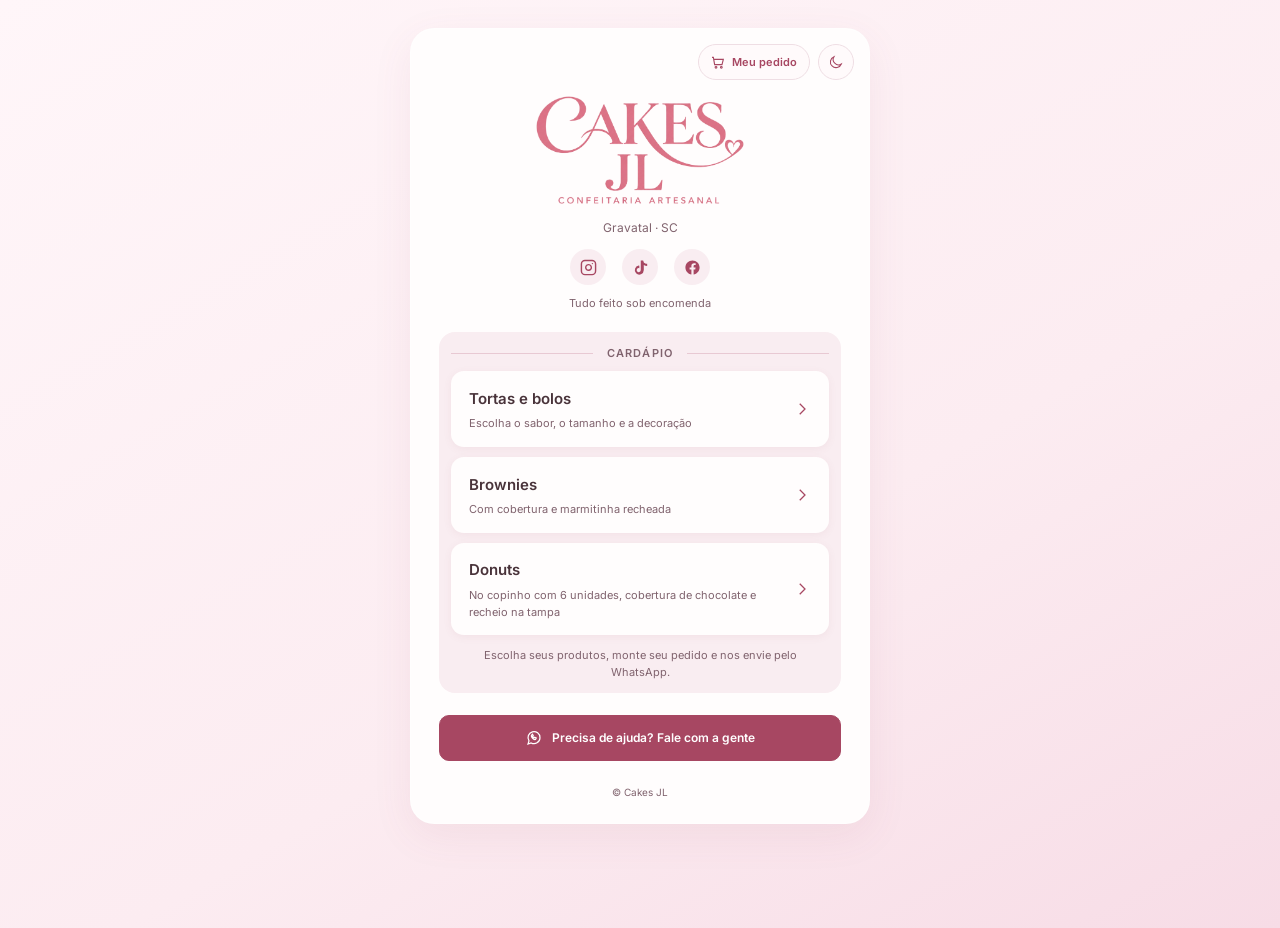
==== index.html @ dc28ca54 "Ajustes após commit inicial" ====
<!DOCTYPE html>
<html lang="pt-BR">
  <head>
    <meta charset="UTF-8">
    <meta name="viewport" content="width=device-width, initial-scale=1">
    <title>Doces sob encomenda em Gravatal | Cakes JL</title>
    <meta
      name="description"
      content="Tortas, bolos, brownies e donuts no copinho artesanais em Gravatal, SC. Conheça as opções e encomende pelo WhatsApp."
    >
    <meta name="theme-color" content="#fcecf1">
    <link rel="canonical" href="https://www.cakesjlconfeitaria.com.br/">
    <meta property="og:type" content="website">
    <meta property="og:locale" content="pt_BR">
    <meta property="og:site_name" content="Cakes JL">
    <meta property="og:title" content="Doces sob encomenda em Gravatal | Cakes JL">
    <meta
      property="og:description"
      content="Tortas, bolos, brownies e donuts no copinho artesanais em Gravatal, SC. Conheça as opções e encomende pelo WhatsApp."
    >
    <meta property="og:url" content="https://www.cakesjlconfeitaria.com.br/">
    <meta property="og:image" content="https://www.cakesjlconfeitaria.com.br/logo.png">
    <meta property="og:image:alt" content="Cakes JL Confeitaria Artesanal">
    <link rel="prefetch" href="tortas/index.html">
    <link rel="prefetch" href="brownies/index.html">
    <link rel="prefetch" href="donuts/index.html">
    <link rel="prefetch" href="pedido/index.html">
    <link rel="icon" href="assets/favicon.svg" type="image/svg+xml">
    <link rel="preconnect" href="https://fonts.googleapis.com">
    <link rel="preconnect" href="https://fonts.gstatic.com" crossorigin>
    <script src="assets/site.js?v=6"></script>
    <link rel="stylesheet" href="assets/site.css?v=19">
  <script src="assets/pedido.js?v=16" defer></script>
  </head>
  <body class="home">
    <a class="skip-link" href="#conteudo">Pular para o conteúdo</a>
    <div class="panel">
      <button
        class="theme-toggle"
        type="button"
        data-theme-toggle
        aria-label="Ativar tema escuro"
        aria-pressed="false"
      >
        <svg
          class="moon"
          viewBox="0 0 24 24"
          fill="none"
          stroke="currentColor"
          stroke-width="1.6"
          aria-hidden="true"
        >
          <path d="M20 15a8 8 0 0 1-11-11 8.5 8.5 0 1 0 11 11Z"/>
        </svg>
        <svg
          class="sun"
          viewBox="0 0 24 24"
          fill="none"
          stroke="currentColor"
          stroke-width="1.6"
          aria-hidden="true"
        >
          <circle cx="12" cy="12" r="4"/>
          <path d="M12 2v2m0 16v2M2 12h2m16 0h2M5 5l1.5 1.5m11 11L19 19M5 19l1.5-1.5m11-11L19 5"/>
        </svg>
      </button>
      <a class="cart-link" href="pedido/index.html" data-n="0">
        <svg
          viewBox="0 0 24 24"
          fill="none"
          stroke="currentColor"
          stroke-width="1.7"
          aria-hidden="true"
        >
          <path d="M3 5h2l2 11h11l2-8H6"/>
          <circle cx="9" cy="20" r="1.3"/>
          <circle cx="17" cy="20" r="1.3"/>
        </svg>
        <span>Meu pedido</span><span class="cart-link-n" data-pedido-contador>0</span>
      </a>
      <header class="identity">
        <a class="brand" href="index.html" aria-label="Cakes JL — início"><img src="logo.png" width="1422" height="791" alt="Cakes JL Confeitaria Artesanal">
        </a>
        <p class="location">Gravatal · SC</p>
        <nav class="social-links" aria-label="Redes sociais">
          <a
            href="https://www.instagram.com/cakesjlconfeitaria"
            target="_blank"
            rel="noopener noreferrer"
            aria-label="Instagram"
          >
            <svg
              width="22"
              height="22"
              viewBox="0 0 24 24"
              fill="none"
              stroke="currentColor"
              stroke-width="2"
              stroke-linecap="round"
              stroke-linejoin="round"
            >
              <rect x="2" y="2" width="20" height="20" rx="5" ry="5">
              </rect>
              <path d="M16 11.37A4 4 0 1 1 12.63 8 4 4 0 0 1 16 11.37z">
              </path>
              <line x1="17.5" y1="6.5" x2="17.51" y2="6.5">
              </line>
            </svg>
          </a>
          <a
            href="https://www.tiktok.com/@cakesjlconfeitaria"
            target="_blank"
            rel="noopener noreferrer"
            aria-label="TikTok"
          >
            <svg width="20" height="20" viewBox="0 0 24 24" fill="currentColor">
              <path
                d="M19.59 6.69a4.83 4.83 0 0 1-3.77-4.25V2h-3.45v13.67a2.89 2.89 0 0 1-5.2 1.74 2.89 2.89 0 0 1 2.31-4.64 2.93 2.93 0 0 1 .88.13V9.4a6.84 6.84 0 0 0-1-.05A6.33 6.33 0 0 0 5.8 20.1a6.34 6.34 0 0 0 10.86-4.43V8.51a8.16 8.16 0 0 0 4.77 1.52v-3.4a4.85 4.85 0 0 1-1.84-.04z"
              />
            </svg>
          </a>
          <a
            href="https://www.facebook.com/people/Cakes-JL-Confeitaria/61590743607528/"
            target="_blank"
            rel="noopener noreferrer"
            aria-label="Facebook"
          >
            <svg width="22" height="22" viewBox="0 0 24 24" fill="currentColor">
              <path
                d="M22 12c0-5.523-4.477-10-10-10S2 6.477 2 12c0 4.991 3.657 9.128 8.438 9.878v-6.987h-2.54V12h2.54V9.797c0-2.506 1.492-3.89 3.777-3.89 1.094 0 2.238.195 2.238.195v2.46h-1.26c-1.243 0-1.63.771-1.63 1.562V12h2.773l-.443 2.89h-2.33v6.988C18.343 21.128 22 16.991 22 12z"
              />
            </svg>
          </a>
        </nav>
        <p class="order-note">Tudo feito sob encomenda</p>
      </header>

      <main id="conteudo">
        <h1 class="sr-only">Cardápio Cakes JL</h1>
        <section class="catalog-box" aria-labelledby="cardapio-titulo">
          <h2 class="catalog-heading" id="cardapio-titulo">Cardápio</h2>
          <nav class="category-list" aria-label="Cardápio de produtos">
            <a class="catalog-row" href="tortas/index.html"><span><strong>Tortas e bolos</strong><small>Escolha o sabor, o tamanho e a decoração</small></span>
              <svg
                viewBox="0 0 24 24"
                fill="none"
                stroke="currentColor"
                stroke-width="1.7"
                aria-hidden="true"
              >
                <path d="m9 5 7 7-7 7"/>
              </svg>
            </a>
            <a class="catalog-row" href="brownies/index.html"><span><strong>Brownies</strong><small>Com cobertura e marmitinha recheada</small></span>
              <svg
                viewBox="0 0 24 24"
                fill="none"
                stroke="currentColor"
                stroke-width="1.7"
                aria-hidden="true"
              >
                <path d="m9 5 7 7-7 7"/>
              </svg>
            </a>
            <a class="catalog-row" href="donuts/index.html"><span><strong>Donuts</strong><small>No copinho com 6 unidades, cobertura de chocolate e recheio na tampa</small></span>
              <svg
                viewBox="0 0 24 24"
                fill="none"
                stroke="currentColor"
                stroke-width="1.7"
                aria-hidden="true"
              >
                <path d="m9 5 7 7-7 7"/>
              </svg>
            </a>
          </nav>
          <p class="catalog-foot">Escolha seus produtos, monte seu pedido e nos envie pelo WhatsApp.</p>
        </section>
        <a
          class="button home-contact"
          href="https://wa.me/5548999442988?text=Ol%C3%A1%21%20Estou%20no%20site%20da%20Cakes%20JL%20e%20fiquei%20com%20uma%20d%C3%BAvida%20antes%20de%20fazer%20meu%20pedido."
          target="_blank"
          rel="noopener noreferrer"
        >
          <svg
            viewBox="0 0 24 24"
            fill="none"
            stroke="currentColor"
            stroke-width="1.6"
            aria-hidden="true"
          >
            <path d="M20 11.6a8 8 0 0 1-11.8 7L4 20l1.3-4.2A8 8 0 1 1 20 11.6Z"/>
            <path d="M9 8c-2 1 2 7 5 6l1-2-2-1-1 1-2-2 1-1-1-2Z"/>
          </svg>Precisa de ajuda? Fale com a gente</a>
      </main>

      <footer class="site-footer">
        <p>© Cakes JL</p>
      </footer>
    </div>
  </body>
</html>
---- assets/site.css ----
@import url('https://fonts.googleapis.com/css2?family=Inter:wght@400;500;600;700&display=swap');
:root {
  color-scheme: light;
  --bg: #fcecf1;
  --panel: #fffdfd;
  --surface: #fffafb;
  --ink: #49333a;
  --muted: #80636e;
  --accent: #a74762;
  --accent-hover: #8d3650;
  --line: #efdee4;
  --soft: #f9edf1;
  --photo: #f2ecee;
  --shadow: 0 12px 40px #9a526814;
  --line-strong: #e4c4cf;
  --card-shadow: 0 6px 18px #9a526818,0 1px 3px #9a526812
}

* {
  box-sizing: border-box
}

html {
  scroll-behavior: smooth;
  scroll-padding-top: 22px
}

body {
  margin: 0;
  min-height: 100vh;
  background: linear-gradient(150deg,#fff6f9 0%,var(--bg) 60%,#f7dce6 100%);
  color: var(--ink);
  font: 14px/1.65 Inter,-apple-system,BlinkMacSystemFont,'Segoe UI',sans-serif;
  -webkit-font-smoothing: antialiased
}

a {
  color: inherit;
  text-underline-offset: 4px
}

button {
  font: inherit;
  cursor: pointer
}

button,a,summary {
  -webkit-tap-highlight-color: transparent
}

button:focus-visible,a:focus-visible,summary:focus-visible,[tabindex]:focus-visible {
  outline: 3px solid var(--accent);
  outline-offset: 4px
}

img {
  display: block;
  max-width: 100%;
  height: auto
}

svg {
  display: block
}

h1,h2,h3,p {
  margin: 0
}

h1,h2,h3 {
  line-height: 1.35
}

h1 {
  font-size: 25px;
  letter-spacing: -.035em;
  font-weight: 600
}

h2 {
  font-size: 19px;
  letter-spacing: -.025em;
  font-weight: 600
}

h3 {
  font-size: 16px;
  font-weight: 600
}

ul {
  padding-left: 20px
}

button:disabled {
  cursor: default;
  opacity: .35
}

[hidden] {
  display: none!important
}

.sr-only {
  position: absolute;
  width: 1px;
  height: 1px;
  padding: 0;
  margin: -1px;
  overflow: hidden;
  clip: rect(0,0,0,0);
  white-space: nowrap;
  border: 0
}

.skip-link {
  position: fixed;
  left: 12px;
  top: -80px;
  z-index: 20;
  background: var(--ink);
  color: var(--panel);
  padding: 12px 18px;
  border-radius: 8px
}

.skip-link:focus {
  top: 12px
}

.panel {
  position: relative;
  width: calc(100% - 32px);
  max-width: 460px;
  margin: 28px auto;
  padding: 60px 28px 22px;
  background: var(--panel);
  border: 1px solid #ffffffa8;
  border-radius: 24px;
  box-shadow: var(--shadow)
}

.product-panel {
  max-width: 640px
}

.identity {
  text-align: center
}

.brand {
  display: block;
  width: 222px;
  max-width: 74%;
  margin: 0 auto 6px
}

.brand img {
  width: 100%;
  height: auto
}

.product-panel .brand {
  width: 164px;
  margin-bottom: 4px
}

.location {
  font-size: 12px;
  color: var(--muted)
}

.order-note {
  font-size: 11px;
  color: var(--muted);
  margin-top: 3px
}

.theme-toggle {
  position: absolute;
  top: 15px;
  right: 15px;
  width: 36px;
  height: 36px;
  border-radius: 50%;
  background: var(--surface);
  border: 1px solid var(--line);
  color: var(--accent);
  display: grid;
  place-items: center
}

.theme-toggle svg {
  width: 16px;
  height: 16px
}

.sun {
  display: none
}

.back {
  position: absolute;
  left: 24px;
  top: 21px;
  display: inline-flex;
  align-items: center;
  gap: 5px;
  color: var(--muted);
  font-size: 11px;
  text-decoration: none
}

.back svg {
  width: 14px;
  height: 14px
}

.catalog-heading {
  font-size: 11px;
  text-transform: uppercase;
  letter-spacing: .11em;
  color: var(--muted);
  font-weight: 600;
  margin: 22px 0 12px;
  text-align: center;
  display: flex;
  align-items: center;
  gap: 14px
}

.catalog-heading:before,.catalog-heading:after {
  content: '';
  height: 1px;
  flex: 1;
  background: var(--line)
}

.category-list {
  display: grid;
  gap: 10px
}

.catalog-row {
  display: flex;
  align-items: center;
  justify-content: space-between;
  gap: 14px;
  min-height: 76px;
  padding: 14px 17px;
  background: var(--surface);
  border: 1px solid var(--line);
  border-radius: 13px;
  text-decoration: none;
  transition: border-color .15s,background .15s;
  box-shadow: 0 2px 6px #7b405404
}

.catalog-row:hover {
  border-color: var(--accent);
  background: var(--soft)
}

.catalog-row strong {
  display: block;
  font-size: 15px;
  font-weight: 600
}

.catalog-row small {
  display: block;
  font-size: 11px;
  line-height: 1.5;
  color: var(--muted);
  margin-top: 4px
}

.catalog-row svg {
  width: 18px;
  height: 18px;
  flex-shrink: 0;
  color: var(--accent)
}

.button {
  display: inline-flex;
  align-items: center;
  justify-content: center;
  gap: 9px;
  background: var(--accent);
  border: 1px solid var(--accent);
  border-radius: 10px;
  color: #fff;
  text-decoration: none;
  padding: 12px 17px;
  min-height: 46px;
  font-size: 12px;
  font-weight: 600;
  transition: background .15s
}

.button:hover {
  background: var(--accent-hover);
  border-color: var(--accent-hover)
}

.button svg {
  width: 18px;
  height: 18px
}

.home-contact {
  display: flex;
  width: 100%;
  margin-top: 17px
}

.site-footer {
  margin-top: 23px;
  text-align: center
}

.site-footer>p {
  font-size: 10px;
  color: var(--muted);
  margin-top: 11px
}

.site-footer>p:first-child {
  margin-top: 0
}

.identity .social-links {
  margin: 11px 0 9px
}

.social-links {
  display: flex;
  justify-content: center;
  gap: 16px
}

.social-links a {
  height: 36px;
  width: 36px;
  display: grid;
  place-items: center;
  color: var(--accent);
  border-radius: 50%;
  background: var(--soft);
  text-decoration: none
}

.social-links svg {
  width: 17px;
  height: 17px
}

.category-nav {
  display: grid;
  grid-template-columns: repeat(3,minmax(0,1fr));
  gap: 2px;
  margin: 20px 0 0;
  padding: 4px;
  background: var(--soft);
  border-radius: 12px
}

.category-nav a {
  display: grid;
  place-items: center;
  min-height: 38px;
  text-decoration: none;
  text-align: center;
  font-size: 11px;
  font-weight: 500;
  line-height: 1.25;
  padding: 7px 6px;
  border-radius: 9px;
  color: var(--muted);
  transition: background .15s,color .15s,transform .12s
}

.category-nav a:hover {
  color: var(--accent)
}

.category-nav a[aria-current=page] {
  background: var(--panel);
  color: var(--accent);
  font-weight: 600;
  box-shadow: 0 1px 4px #9a526826
}

[data-theme=dark] .category-nav a[aria-current=page] {
  background: #5a3b49;
  box-shadow: 0 1px 4px #0004
}

.page-title {
  margin: 23px 0
}

.page-title h1 {
  margin-bottom: 7px
}

.page-title p {
  font-size: 12px;
  color: var(--muted);
  max-width: 490px
}

.section {
  margin: 28px 0 0
}

.section-heading {
  margin-bottom: 15px
}

.section-heading p {
  font-size: 12px;
  color: var(--muted);
  margin-top: 6px
}

/* P49 (07/10/2026): transição das tortas para os demais produtos. */
.section-divider {
  display: flex;
  align-items: center;
  gap: 14px;
  margin-bottom: 20px
}

.section-divider::before,.section-divider::after {
  content: "";
  height: 1px;
  background: var(--line-strong);
  flex: 1
}

.section-divider h2 {
  font-size: 16px;
  font-weight: 600;
  color: var(--accent);
  white-space: nowrap
}

.size-grid {
  display: grid;
  grid-template-columns: repeat(3,minmax(0,1fr));
  gap: 9px
}

.size-card,.order-form .size-card {
  position: relative;
  display: grid;
  gap: 3px;
  align-content: start;
  padding: 14px 13px;
  background: var(--soft);
  border: 1.5px solid transparent;
  border-radius: 10px;
  cursor: pointer;
  font-size: 11px;
  font-weight: 400;
  text-transform: none;
  letter-spacing: 0;
  color: var(--ink);
  transition: border-color .15s,background .15s,transform .12s
}

.size-card input {
  position: absolute;
  opacity: 0;
  inset: 0;
  margin: 0
}

.size-symbol {
  display: block;
  font-size: 20px;
  font-weight: 600;
  color: var(--accent);
  margin-bottom: 3px;
  line-height: 1.1
}

.size-info {
  font-size: 11px;
  font-weight: 600;
  line-height: 1.35
}

.size-weight {
  font-size: 10px;
  color: var(--muted);
  font-weight: 400
}

.size-card>span {
  min-width: 0;
  overflow-wrap: anywhere
}

.size-price {
  font-size: 13px;
  font-weight: 600;
  margin-top: 6px;
  color: var(--ink);
  white-space: nowrap;
  font-variant-numeric: tabular-nums
}

.size-price.size-price-open {
  font-size: 10px;
  font-weight: 500;
  color: var(--muted)
}

.size-card:has(input:checked) {
  border-color: var(--accent);
  background: #f4d6e0
}

.size-card:has(input:checked)::after {
  content: '';
  position: absolute;
  top: 9px;
  right: 9px;
  width: 8px;
  height: 8px;
  border-radius: 50%;
  background: var(--accent)
}

.size-card:has(input:focus-visible) {
  outline: 3px solid var(--accent);
  outline-offset: 3px
}

.size-card:hover {
  border-color: var(--line-strong)
}

.note,.inline-hint {
  font-size: 11px;
  color: var(--muted);
  margin-top: 11px;
  line-height: 1.6
}

.inline-hint a {
  color: var(--accent)
}

.flavor-grid {
  display: grid;
  gap: 20px
}

.flavor-card {
  border: 1px solid var(--line-strong);
  border-radius: 14px;
  padding: 18px;
  box-shadow: var(--card-shadow)
}

.flavor-top {
  margin-bottom: 14px
}

.flavor-top h3 {
  font-size: 17px
}

.flavor-top p {
  font-size: 12px;
  color: var(--muted);
  margin-top: 6px
}

.flavor-top p a {
  color: var(--accent)
}

.special-grid {
  display: grid;
  gap: 24px
}

.special-card {
  border: 1px solid var(--line-strong);
  border-radius: 14px;
  padding: 18px;
  box-shadow: var(--card-shadow)
}

.special-card h3 {
  font-size: 17px;
  margin-bottom: 10px
}

.special-card p {
  font-size: 12px;
  color: var(--muted);
  margin-bottom: 11px
}

.special-card .price {
  font-size: 17px;
  color: var(--ink);
  font-weight: 600
}

.special-card ul {
  font-size: 12px;
  color: var(--muted);
  margin: 0 0 12px
}

.info-grid details {
  border-bottom: 1px solid var(--line)
}

.info-grid summary {
  cursor: pointer;
  list-style: none;
  font-size: 12px;
  font-weight: 600;
  padding: 14px 22px 14px 0;
  position: relative
}

.info-grid summary::-webkit-details-marker {
  display: none
}

.info-grid summary:after {
  content: '+';
  position: absolute;
  right: 4px;
  top: 10px;
  font-size: 18px;
  color: var(--accent);
  font-weight: 400
}

.info-grid details[open] summary:after {
  content: '−'
}

.info-grid details p {
  font-size: 12px;
  color: var(--muted);
  padding-bottom: 15px
}

.order-bottom {
  margin-top: 25px;
  padding-top: 20px;
  border-top: 1px solid var(--line)
}

.order-bottom p {
  font-size: 12px;
  color: var(--muted);
  margin-bottom: 13px
}

.order-bottom .button {
  width: 100%
}

.product-list {
  display: grid;
  gap: 28px
}

.product-entry {
  border: 1px solid var(--line-strong);
  border-radius: 14px;
  overflow: hidden;
  background: var(--panel);
  box-shadow: var(--card-shadow)
}

.product-entry.no-photo {
  background: var(--surface)
}

.product-body {
  padding: 19px 20px
}

.product-body h2 {
  font-size: 18px;
  margin-bottom: 8px
}

.product-body p {
  font-size: 12px;
  color: var(--muted);
  margin-bottom: 14px
}

.product-body .consult-price {
  font-size: 13px;
  color: var(--ink);
  font-weight: 600
}

.product-body .button {
  width: 100%
}

[data-theme=dark] {
  color-scheme: dark;
  --bg: #24161c;
  --panel: #332029;
  --surface: #38252e;
  --ink: #faedf2;
  --muted: #d2b6c1;
  --accent: #f0a0b5;
  --accent-hover: #ffbed0;
  --line: #59404b;
  --soft: #452c37;
  --photo: #24191e;
  --shadow: 0 12px 40px #0002;
  --line-strong: #6a4b58;
  --card-shadow: 0 6px 18px #0005,0 1px 3px #0004
}

[data-theme=dark] body {
  background: linear-gradient(150deg,#291921,var(--bg) 60%,#351d28)
}

[data-theme=dark] .panel {
  border-color: #5c3c483d
}

[data-theme=dark] .brand img {
  filter: brightness(1.3)
}

[data-theme=dark] .button {
  color: #321820
}

[data-theme=dark] .sun {
  display: block
}

[data-theme=dark] .moon {
  display: none
}

@media(max-width:600px) {
  .panel {
    margin: 18px auto;
    padding: 58px 22px 20px
  }
  .product-panel .brand {
    width: 153px
  }
  .size-card {
    padding: 12px 9px
  }
  .size-info {
    font-size: 10px
  }
  .size-weight {
    font-size: 9px
  }
  .size-price {
    font-size: 12px
  }
  .back {
    left: 20px
  }
  .product-body {
    padding: 18px
  }
  .product-body h2 {
    font-size: 17px
  }
}

@media(max-width:380px) {
  .panel {
    width: calc(100% - 24px);
    padding-left: 17px;
    padding-right: 17px;
    border-radius: 20px;
    margin: 12px auto
  }
  .category-nav a {
    padding: 7px 3px;
    font-size: 10.5px
  }
  .brand {
    width: 210px
  }
  .catalog-row {
    padding: 13px 14px;
    min-height: 76px
  }
  .catalog-row strong {
    font-size: 14px
  }
  .catalog-row small {
    font-size: 10px
  }
  .flavor-card,.special-card {
    padding: 15px
  }
  .size-card {
    padding: 10px 6px
  }
  .size-grid {
    gap: 6px
  }
  .size-price {
    font-size: 11px
  }
  .product-body {
    padding: 16px
  }
  .button {
    font-size: 11px
  }
  .bento-pick,.bento-pick strong {
    font-size: 11px
  }
}

@media(prefers-reduced-motion:reduce) {
  html {
    scroll-behavior: auto
  }
  *,*::before,*::after {
    animation: none!important;
    transition: none!important
  }
}


/* Pedido pelo site (carrinho e checkout) — 03/10/2026 */
.order-form {
  display: grid;
  gap: 16px;
  margin-top: 4px
}

.order-form .field {
  display: grid;
  gap: 8px
}

.optional-group {
  display: grid;
  gap: 18px;
  min-width: 0;
  padding: 14px 12px;
  background: var(--soft);
  border-radius: 12px
}

.optional-heading {
  display: flex;
  flex-wrap: wrap;
  align-items: center;
  justify-content: space-between;
  gap: 6px;
  color: var(--muted)
}

.optional-heading strong {
  font-size: 13px;
  font-weight: 600
}

.optional-heading span {
  font-size: 10px
}

.order-form label,.field-label {
  font-size: 11px;
  font-weight: 600;
  color: var(--muted);
  text-transform: uppercase;
  letter-spacing: .06em
}

.order-form select,.order-form input[type=text],.order-form textarea,.checkout select,.checkout input,.checkout textarea {
  width: 100%;
  font: inherit;
  font-size: 13px;
  color: var(--ink);
  background: var(--surface);
  border: 1px solid var(--line);
  border-radius: 9px;
  padding: 10px 12px;
  min-height: 42px
}

.order-form textarea,.checkout textarea {
  height: 88px;
  min-height: 88px;
  resize: none;
  overflow-y: auto
}

.order-form select:focus,.order-form input:focus,.order-form textarea:focus,.checkout select:focus,.checkout input:focus,.checkout textarea:focus {
  outline: 2px solid var(--accent);
  outline-offset: 1px;
  border-color: var(--accent)
}

.choice-grid {
  display: grid;
  grid-template-columns: repeat(3,1fr);
  gap: 7px
}

.choice-grid.two {
  grid-template-columns: 1fr 1fr
}

.choice-grid label {
  position: relative;
  text-transform: none;
  letter-spacing: 0;
  font-size: 12px;
  font-weight: 500;
  color: var(--ink);
  background: var(--surface);
  border: 1px solid var(--line);
  border-radius: 9px;
  padding: 10px 8px;
  text-align: center;
  cursor: pointer;
  display: grid;
  gap: 2px
}

.choice-grid label small {
  display: block;
  font-size: 10px;
  color: var(--muted);
  font-weight: 400;
  line-height: 1.35
}

.choice-grid input {
  position: absolute;
  opacity: 0;
  inset: 0;
  margin: 0
}

.choice-grid input:checked+span,.choice-grid label:has(input:checked) {
  border-color: var(--accent);
  background: var(--soft);
  color: var(--accent);
  font-weight: 600
}

.choice-grid input:focus-visible+span {
  outline: 2px solid var(--accent)
}

.qty-row {
  display: flex;
  align-items: center;
  justify-content: center;
  gap: 12px;
  flex-wrap: wrap
}

.qty {
  display: inline-flex;
  align-items: center;
  border: 1px solid var(--line);
  border-radius: 9px;
  overflow: hidden;
  background: var(--surface)
}

.qty button {
  width: 38px;
  height: 40px;
  border: 0;
  background: transparent;
  color: var(--accent);
  font-size: 18px;
  line-height: 1
}

.qty button:hover {
  background: var(--soft)
}

.qty input {
  width: 46px;
  height: 40px;
  border: 0;
  border-left: 1px solid var(--line);
  border-right: 1px solid var(--line);
  text-align: center;
  font: inherit;
  font-size: 13px;
  font-weight: 600;
  color: var(--ink);
  background: transparent;
  -moz-appearance: textfield
}

.qty input::-webkit-outer-spin-button,.qty input::-webkit-inner-spin-button {
  -webkit-appearance: none;
  margin: 0
}

.order-form .button {
  width: 100%
}

html:not(.js) .js-only {
  display: none
}

.order-form.enhanced+noscript {
  display: none
}

.nojs-note {
  font-size: 11px;
  color: var(--muted);
  margin-top: 8px
}

.cart-fab {
  position: fixed;
  right: 16px;
  bottom: 16px;
  z-index: 30;
  display: inline-flex;
  align-items: center;
  gap: 8px;
  padding: 11px 16px;
  border-radius: 999px;
  background: var(--accent);
  color: #fff;
  text-decoration: none;
  font-size: 12px;
  font-weight: 600;
  box-shadow: 0 10px 30px #7b405440;
  transition: transform .2s
}

.cart-fab svg {
  width: 18px;
  height: 18px
}

.cart-fab-n {
  display: inline-grid;
  place-items: center;
  min-width: 22px;
  height: 22px;
  padding: 0 6px;
  border-radius: 999px;
  background: #fff;
  color: var(--accent);
  font-size: 11px
}

.cart-fab.pulse {
  transform: scale(1.06)
}

[data-theme=dark] .cart-fab {
  color: #321820
}

[data-theme=dark] .cart-fab-n {
  background: #321820;
  color: var(--accent)
}


/* "Meu pedido" no canto superior direito, ao lado do botão de tema, em todas as páginas (04/10/2026); o número só aparece com itens */
.cart-link {
  position: absolute;
  top: 15px;
  right: 59px;
  height: 36px;
  display: inline-flex;
  align-items: center;
  gap: 6px;
  padding: 0 12px 0 11px;
  border-radius: 999px;
  background: var(--surface);
  border: 1px solid var(--line);
  color: var(--accent);
  font-size: 11px;
  font-weight: 600;
  text-decoration: none;
  white-space: nowrap;
  transition: border-color .15s,background .15s
}

.cart-link svg {
  width: 16px;
  height: 16px;
  flex-shrink: 0
}

.cart-link:hover {
  border-color: var(--line-strong);
  background: var(--soft)
}

.cart-link-n {
  display: none;
  place-items: center;
  min-width: 18px;
  height: 18px;
  padding: 0 5px;
  border-radius: 999px;
  background: var(--accent);
  color: #fff;
  font-size: 10px;
  line-height: 1;
  font-variant-numeric: tabular-nums
}

.cart-link.has-items .cart-link-n {
  display: inline-grid
}

[data-theme=dark] .cart-link-n {
  color: #321820
}

[data-theme=dark] .size-card:has(input:checked) {
  background: #55343f
}

.toast {
  position: fixed;
  left: 50%;
  bottom: 76px;
  transform: translate(-50%,12px);
  z-index: 31;
  background: var(--ink);
  color: var(--panel);
  padding: 10px 16px;
  border-radius: 10px;
  font-size: 12px;
  opacity: 0;
  pointer-events: none;
  transition: opacity .2s,transform .2s;
  max-width: calc(100% - 32px);
  text-align: center
}

.toast.show {
  opacity: 1;
  transform: translate(-50%,0)
}

.pedido-page .cart-list {
  list-style: none;
  margin: 0;
  padding: 0;
  display: grid;
  gap: 10px
}

.cart-item {
  display: grid;
  gap: 10px;
  padding: 14px;
  border: 1px solid var(--line);
  border-radius: 12px;
  background: var(--surface)
}

.cart-item-main {
  display: grid;
  gap: 3px
}

.cart-item-main strong {
  font-size: 13px
}

.cart-item-main span {
  font-size: 11px;
  color: var(--muted)
}

.cart-item-side {
  display: flex;
  align-items: center;
  gap: 12px;
  flex-wrap: wrap
}

.cart-item-sub {
  font-size: 13px;
  margin-left: auto
}

.cart-remove {
  border: 0;
  background: transparent;
  color: var(--muted);
  font-size: 11px;
  text-decoration: underline;
  padding: 4px 0
}

.cart-remove:hover {
  color: var(--accent)
}

.summary {
  margin-top: 16px;
  padding: 14px 16px;
  border-radius: 12px;
  background: var(--soft);
  display: grid;
  gap: 6px;
  font-size: 12px
}

.summary div {
  display: flex;
  justify-content: space-between;
  gap: 12px
}

.summary strong {
  font-size: 14px
}

.summary .hint {
  font-size: 11px;
  color: var(--muted)
}

.checkout {
  display: grid;
  gap: 14px;
  margin-top: 22px
}

.checkout .field {
  display: grid;
  gap: 6px;
  align-content: start
}

.checkout .field>span {
  font-size: 11px;
  font-weight: 600;
  color: var(--muted);
  text-transform: uppercase;
  letter-spacing: .06em
}

.checkout .two-cols {
  display: grid;
  grid-template-columns: 1fr 1fr;
  gap: 10px
}

.checkout .button {
  width: 100%
}

.aviso {
  font-size: 11px;
  color: var(--accent);
  background: var(--soft);
  border-radius: 8px;
  padding: 8px 10px
}

.prazo {
  font-size: 11px;
  color: var(--muted)
}

.conditions {
  margin-top: 26px
}

.message-preview {
  margin-top: 14px
}

.message-preview summary {
  font-size: 11px;
  color: var(--muted);
  cursor: pointer
}

.message-preview pre {
  white-space: pre-wrap;
  font: 11px/1.6 Inter,sans-serif;
  background: var(--surface);
  border: 1px solid var(--line);
  border-radius: 9px;
  padding: 10px 12px;
  margin-top: 8px;
  color: var(--ink)
}

.limpar {
  border: 0;
  background: transparent;
  color: var(--muted);
  font-size: 11px;
  text-decoration: underline;
  justify-self: start;
  padding: 0
}

@media(max-width:380px) {
  .choice-grid {
    grid-template-columns: 1fr 1fr 1fr;
    gap: 5px
  }
  .choice-grid label {
    padding: 9px 4px;
    font-size: 11px
  }
  .checkout .two-cols {
    grid-template-columns: 1fr
  }
}

.req {
  font-style: normal;
  font-weight: 500;
  text-transform: none;
  letter-spacing: 0;
  color: var(--accent);
  font-size: 10px;
  margin-left: 4px
}

.field-error {
  display: block;
  color: #b3261e;
  font-size: 11px;
  margin-top: 2px
}

[data-theme=dark] .field-error {
  color: #ffb4ab
}

.checkout input[aria-invalid=true] {
  border-color: #b3261e
}

.thanks {
  margin-top: 18px;
  padding: 22px 18px;
  border: 1px solid var(--line);
  border-radius: 14px;
  background: var(--surface);
  display: grid;
  gap: 12px;
  text-align: center
}

.thanks h2 {
  font-size: 20px;
  outline: none
}

.thanks p {
  font-size: 12px;
  color: var(--muted)
}

.thanks .button {
  width: 100%
}

.thanks-actions {
  display: flex;
  flex-wrap: wrap;
  gap: 8px 18px;
  justify-content: center
}

.link-button {
  border: 0;
  background: transparent;
  color: var(--accent);
  font-size: 11px;
  font-weight: 600;
  text-decoration: underline;
  padding: 4px 0
}


/* P11 (03/10/2026): miniaturas e popup de foto (desde 06/10/2026 as miniaturas ficam só no Bentô e nos adicionais) */
.thumb {
  display: block;
  width: 90px;
  height: 90px;
  border-radius: 10px;
  overflow: hidden;
  background: var(--photo);
  border: 1px solid var(--line);
  cursor: zoom-in;
  text-decoration: none
}

.thumb img {
  width: 100%;
  height: 100%;
  object-fit: cover;
  transition: transform .2s
}

.thumb:hover img {
  transform: scale(1.04)
}

.thumb:focus-visible {
  outline-offset: 2px
}

.thumb-sm {
  width: 56px;
  height: 56px;
  flex: 0 0 56px;
  border-radius: 9px
}

.decoration-item .thumb-sm {
  width: 52px;
  height: 52px;
  flex: 0 0 52px
}

.product-body .order-form,.special-card .order-form {
  margin-top: 18px
}

.product-body>noscript .button,.special-card>noscript .button {
  margin-top: 18px
}

.lightbox {
  position: fixed;
  inset: 0;
  z-index: 40;
  display: flex;
  flex-direction: column;
  background: #1a0f14fb;
  color: #fff;
  animation: lightbox-in .18s ease-out
}

.lightbox[hidden] {
  display: none
}

@keyframes lightbox-in {
  from {
    opacity: 0
  }
  to {
    opacity: 1
  }
}

.lightbox-stage {
  flex: 1;
  min-height: 0;
  display: flex;
  align-items: center;
  justify-content: center;
  padding: 66px 16px 10px;
  touch-action: pan-y
}

.lightbox-stage img {
  max-width: 100%;
  max-height: 100%;
  width: auto;
  height: auto;
  border-radius: 12px;
  background: #24191e;
  box-shadow: 0 20px 60px #0006;
  user-select: none;
  -webkit-user-drag: none
}

.lightbox-close {
  position: absolute;
  top: 14px;
  right: 14px;
  width: 44px;
  height: 44px;
  border-radius: 50%;
  border: 1px solid #ffffff38;
  background: #ffffff1f;
  color: #fff;
  display: grid;
  place-items: center
}

.lightbox-close svg,.lightbox-arrow svg {
  width: 20px;
  height: 20px
}

.lightbox-close:hover,.lightbox-arrow:hover:not(:disabled) {
  background: #ffffff33
}

.lightbox-bar {
  flex: none;
  padding: 6px 16px calc(14px + env(safe-area-inset-bottom));
  text-align: center;
  display: grid;
  gap: 10px;
  justify-items: center
}

.lightbox-info {
  display: grid;
  gap: 3px;
  justify-items: center;
  max-width: 600px
}

.lightbox-kicker {
  font-size: 10px;
  text-transform: uppercase;
  letter-spacing: .1em;
  color: #ffffff99;
  margin-bottom: 1px
}

.lightbox-title {
  font-size: 16px;
  font-weight: 600;
  line-height: 1.3
}

.lightbox-price {
  font-size: 14px;
  font-weight: 600;
  color: #f7b9c9
}

.lightbox-desc {
  font-size: 12px;
  color: #ffffffcc;
  line-height: 1.45
}

.lightbox-controls {
  display: flex;
  align-items: center;
  justify-content: center;
  gap: 18px
}

.lightbox-arrow {
  width: 44px;
  height: 44px;
  border-radius: 50%;
  border: 1px solid #ffffff38;
  background: #ffffff1f;
  color: #fff;
  display: grid;
  place-items: center
}

.lightbox-arrow:disabled {
  opacity: .3
}

.lightbox-counter {
  font-size: 12px;
  letter-spacing: .06em;
  color: #ffffffcc;
  min-width: 56px;
  font-variant-numeric: tabular-nums
}

.lightbox.single .lightbox-controls {
  display: none
}

.lightbox button:focus-visible {
  outline: 3px solid #fff;
  outline-offset: 3px
}

body.lightbox-open {
  overflow: hidden
}


/* 04/10/2026 — tortas em cards (um por linha), sabores em botões, Bentô com opções selecionáveis, popup de adicionais, botão de dúvidas na home e navegação fluida */
.choice-grid.flavors {
  grid-template-columns: 1fr 1fr
}

.choice-grid.flavors label {
  padding: 10px 10px
}

.choice-grid.flavors label:last-child:nth-child(odd) {
  grid-column: 1/-1
}

.flavor-card .order-form {
  margin-top: 0
}

.flavor-card-other .flavor-top p {
  margin-top: 8px
}

.addons-trigger {
  display: flex;
  align-items: center;
  gap: 10px;
  width: 100%;
  text-align: left;
  font: inherit;
  color: var(--ink);
  background: var(--surface);
  border: 1px solid var(--line);
  border-radius: 9px;
  padding: 9px 12px;
  min-height: 46px;
  cursor: pointer;
  transition: border-color .15s,background .15s,transform .12s
}

.addons-trigger:hover {
  border-color: var(--line-strong);
  background: var(--soft)
}

.addons-trigger.has-addons {
  border-color: var(--line-strong);
  background: var(--soft)
}

.addons-summary {
  flex: 1;
  min-width: 0;
  display: grid;
  gap: 2px
}

.addons-summary strong {
  font-size: 12px;
  font-weight: 600
}

.addons-summary small {
  font-size: 10px;
  color: var(--muted);
  line-height: 1.4
}

.addons-action {
  font-size: 11px;
  font-weight: 600;
  color: var(--accent);
  white-space: nowrap
}

.addons-trigger>svg {
  width: 16px;
  height: 16px;
  color: var(--accent);
  flex-shrink: 0
}

.addons-head {
  display: flex;
  align-items: flex-start;
  justify-content: space-between;
  gap: 12px;
  padding: 0 0 12px;
  border-bottom: 1px solid var(--line)
}

.addons-head h2 {
  font-size: 18px
}

.addons-head p {
  font-size: 12px;
  color: var(--muted);
  margin-top: 6px
}

.addons-close {
  flex: none;
  width: 36px;
  height: 36px;
  border-radius: 50%;
  background: var(--surface);
  border: 1px solid var(--line);
  color: var(--accent);
  display: grid;
  place-items: center
}

.addons-close svg {
  width: 16px;
  height: 16px
}

.addons-list {
  display: grid
}

.addon {
  display: flex;
  align-items: center;
  gap: 12px;
  border-bottom: 1px solid var(--line);
  padding: 9px 0
}

.addon .thumb-sm {
  width: 64px;
  height: 64px;
  flex: 0 0 64px
}

.addon-pick {
  position: relative;
  flex: 1;
  display: flex;
  align-items: center;
  gap: 12px;
  cursor: pointer;
  min-height: 64px;
  padding: 4px 8px;
  margin: -4px -8px;
  border-radius: 10px;
  transition: background .15s
}

.addon-pick:hover,.addon-pick:has(input:checked) {
  background: var(--soft)
}

.addon-pick input {
  position: absolute;
  opacity: 0;
  inset: 0;
  margin: 0
}

.addon-text {
  flex: 1;
  display: grid;
  gap: 2px;
  font-size: 12px;
  line-height: 1.4
}

.addon-text strong {
  font-weight: 600
}

.addon-text small {
  font-size: 10px;
  color: var(--accent);
  font-weight: 600
}

.pick-box {
  flex: none;
  width: 22px;
  height: 22px;
  border-radius: 7px;
  border: 1.5px solid var(--line-strong);
  background: var(--surface);
  display: grid;
  place-items: center;
  transition: background .15s,border-color .15s
}

.pick-box::after {
  content: '';
  width: 5px;
  height: 10px;
  border: solid #fff;
  border-width: 0 2px 2px 0;
  transform: rotate(45deg) translate(-1px,-1px);
  opacity: 0
}

.addon-pick input:checked~.pick-box {
  background: var(--accent);
  border-color: var(--accent)
}

.addon-pick input:checked~.pick-box::after {
  opacity: 1
}

.addon-pick input:focus-visible~.pick-box {
  outline: 3px solid var(--accent);
  outline-offset: 3px
}

[data-theme=dark] .pick-box::after {
  border-color: #321820
}

.addons-foot {
  display: grid;
  gap: 10px;
  justify-items: center;
  padding-top: 14px
}

.addons-foot .button {
  width: 100%
}

html:not(.js) .addon-pick input,html:not(.js) .pick-box {
  display: none
}

html:not(.js) .addon-pick {
  cursor: default
}

.addons-picker.enhanced {
  position: fixed;
  inset: 0;
  z-index: 35;
  display: flex;
  align-items: flex-end;
  justify-content: center;
  margin: 0;
  background: #1a0f14b8;
  animation: lightbox-in .18s ease-out
}

.addons-picker.enhanced[hidden] {
  display: none
}

.addons-picker.enhanced .addons-box {
  width: 100%;
  max-width: 560px;
  max-height: min(88vh,88dvh);
  overflow: auto;
  overscroll-behavior: contain;
  background: var(--panel);
  border-radius: 20px 20px 0 0;
  padding: 0 20px calc(14px + env(safe-area-inset-bottom));
  box-shadow: 0 -10px 40px #0004;
  animation: sheet-in .24s cubic-bezier(.2,.7,.2,1)
}

.addons-picker.enhanced .addons-head {
  position: sticky;
  top: 0;
  z-index: 1;
  background: var(--panel);
  padding-top: 18px
}

.addons-picker.enhanced .addons-foot {
  position: sticky;
  bottom: 0;
  background: var(--panel);
  margin-top: 4px;
  padding: 12px 0 6px;
  border-top: 1px solid var(--line)
}

.addons-picker.enhanced .note {
  margin: 12px 0 10px
}

.addons-picker .note {
  background: var(--soft)
}

@keyframes sheet-in {
  from {
    transform: translateY(28px);
    opacity: .5
  }
  to {
    transform: none;
    opacity: 1
  }
}

@media(min-width:640px) {
  .addons-picker.enhanced {
    align-items: center;
    padding: 24px
  }
  .addons-picker.enhanced .addons-box {
    border-radius: 20px
  }
}

body.picker-open {
  overflow: hidden
}

.bento-options {
  display: grid;
  gap: 8px
}

.bento-option {
  display: flex;
  align-items: center;
  gap: 12px;
  border: 1px solid var(--line);
  border-radius: 10px;
  padding: 8px 10px;
  background: var(--surface);
  transition: border-color .15s,background .15s,transform .12s
}

.bento-option:has(input:checked) {
  border-color: var(--accent);
  background: var(--soft)
}

.bento-option:hover {
  border-color: var(--line-strong)
}

.bento-pick,.order-form .bento-pick {
  position: relative;
  flex: 1;
  display: grid;
  grid-template-columns: 1fr auto;
  grid-template-areas: "text dot" "price dot";
  align-items: center;
  column-gap: 12px;
  row-gap: 3px;
  cursor: pointer;
  min-height: 56px;
  font-size: 12px;
  font-weight: 400;
  text-transform: none;
  letter-spacing: 0;
  color: var(--ink)
}

.bento-pick input {
  position: absolute;
  opacity: 0;
  inset: 0;
  margin: 0
}

.bento-text {
  grid-area: text;
  color: var(--muted);
  line-height: 1.45
}

.bento-pick input:checked~.bento-text {
  color: var(--ink)
}

.bento-pick strong {
  grid-area: price;
  white-space: nowrap;
  font-size: 13px
}

.pick-dot {
  grid-area: dot;
  flex: none;
  width: 18px;
  height: 18px;
  border-radius: 50%;
  border: 1.5px solid var(--line-strong);
  background: var(--surface);
  display: grid;
  place-items: center
}

.pick-dot::after {
  content: '';
  width: 8px;
  height: 8px;
  border-radius: 50%;
  background: var(--accent);
  opacity: 0;
  transform: scale(.5);
  transition: opacity .15s,transform .15s
}

.bento-pick input:checked~.pick-dot {
  border-color: var(--accent)
}

.bento-pick input:checked~.pick-dot::after {
  opacity: 1;
  transform: none
}

.bento-pick input:focus-visible~.pick-dot {
  outline: 3px solid var(--accent);
  outline-offset: 3px
}

html:not(.js) .bento-pick input,html:not(.js) .pick-dot {
  display: none
}


/* Cardápio da home dentro de um cartão rosa claro (decisão de Jonas, 04/10/2026); .note-box é a mesma ideia para notas e avisos */
.catalog-box {
  background: var(--soft);
  border-radius: 16px;
  padding: 14px 12px 12px;
  margin-top: 20px
}

.catalog-box .catalog-heading {
  margin: 0 0 10px
}

.catalog-box .catalog-heading:before,.catalog-box .catalog-heading:after {
  background: #e8c9d3
}

.catalog-box .catalog-row {
  background: var(--panel);
  border-color: transparent;
  box-shadow: 0 2px 8px #9a526812
}

.catalog-box .catalog-row:hover {
  border-color: var(--accent);
  background: var(--panel)
}

.catalog-foot {
  font-size: 11px;
  color: var(--muted);
  text-align: center;
  margin: 12px 4px 0;
  line-height: 1.55
}

.home-contact {
  margin-top: 22px
}

[data-theme=dark] .catalog-box .catalog-heading:before,[data-theme=dark] .catalog-box .catalog-heading:after {
  background: #5c3f4c
}

[data-theme=dark] .catalog-box .catalog-row {
  box-shadow: 0 2px 8px #0003
}

.note-box,.note,.conditions {
  background: var(--soft);
  border-radius: 12px;
  padding: 12px 14px
}


/* P19 (04/10/2026): condições em parágrafos curtos com título discreto — "Como funciona" do pedido (o cartão "Como encomendar" de brownies e donuts virou o acordeão das tortas em 06/10/2026) */
.conditions h2 {
  font-size: 11px;
  font-weight: 600;
  text-transform: uppercase;
  letter-spacing: .09em;
  color: var(--accent);
  margin: 0 0 3px
}

.conditions {
  padding: 14px 16px 15px
}

.conditions-list {
  margin: 8px 0 0;
  display: grid;
  gap: 10px
}

.conditions-list dt {
  font-size: 12px;
  font-weight: 600;
  color: var(--ink);
  margin-bottom: 2px
}

.conditions-list dd {
  margin: 0;
  font-size: 12px;
  line-height: 1.6;
  color: var(--muted)
}

.info-grid details p {
  line-height: 1.6
}

.thanks p.hint {
  font-size: 11px
}

.aviso {
  line-height: 1.55
}

.summary .hint {
  line-height: 1.5
}

@media(max-width:430px) {
  .addons-trigger {
    flex-wrap: wrap;
    row-gap: 4px;
    padding: 10px 12px
  }
  .addons-summary {
    flex: 1 1 100%
  }
  .addons-action {
    margin-left: auto
  }
}


/* Navegação fluida: troca de página com o topo parado e o conteúdo esmaecendo (navegadores sem suporte abrem a página normalmente) */
@view-transition {
  navigation: auto
}

::view-transition-old(root),::view-transition-new(root) {
  animation-duration: .25s
}

.brand {
  view-transition-name: brand
}

.theme-toggle {
  view-transition-name: theme
}

.cart-link {
  view-transition-name: cart
}

.category-nav {
  view-transition-name: catnav
}

@keyframes rise {
  from {
    opacity: 0;
    transform: translateY(8px)
  }
  to {
    opacity: 1;
    transform: none
  }
}

.catalog-row,.product-entry,.flavor-card,.special-card,.page-title {
  animation: rise .4s cubic-bezier(.2,.7,.2,1) both
}

.catalog-row:nth-child(2),.product-entry:nth-child(2),.flavor-card:nth-child(2),.special-card:nth-child(2) {
  animation-delay: .06s
}

.catalog-row:nth-child(3),.product-entry:nth-child(3),.flavor-card:nth-child(3),.special-card:nth-child(3) {
  animation-delay: .12s
}

.flavor-card:nth-child(n+4) {
  animation-delay: .18s
}

.button,.catalog-row,.category-nav a,.choice-grid label,.cart-link,.social-links a,.qty button,.thumb {
  transition: background .15s,border-color .15s,color .15s,transform .12s
}

.button:active,.catalog-row:active,.category-nav a:active,.choice-grid label:active,.size-card:active,.bento-option:active,.addons-trigger:active,.cart-link:active,.social-links a:active {
  transform: scale(.97)
}

@keyframes bump {
  0% {
    transform: scale(1)
  }
  40% {
    transform: scale(1.12)
  }
  100% {
    transform: scale(1)
  }
}

.cart-link.bump {
  animation: bump .45s ease-out
}

@media(prefers-reduced-motion:reduce) {
  @view-transition {
    navigation: none
  }
}


/* P22 (04/10/2026): na página Meu pedido a pílula do canto fica preenchida em rosa, para não se confundir com a barra de categorias */
.cart-link[aria-current=page],.cart-link[aria-current=page]:hover {
  background: var(--accent);
  border-color: var(--accent);
  color: #fff
}

.cart-link[aria-current=page] .cart-link-n {
  background: #fff;
  color: var(--accent)
}

[data-theme=dark] .cart-link[aria-current=page],[data-theme=dark] .cart-link[aria-current=page]:hover {
  color: #321820
}

[data-theme=dark] .cart-link[aria-current=page] .cart-link-n {
  background: #321820;
  color: var(--accent)
}


/* P21 (04/10/2026): faixa "Preço final" acima de "Adicionar ao pedido" em todos os produtos (valor × quantidade; detalhe embaixo do rótulo) */
.final-price {
  display: flex;
  align-items: center;
  justify-content: space-between;
  gap: 12px;
  padding: 12px 14px;
  background: var(--soft);
  border: 1.5px solid var(--line-strong);
  border-radius: 12px
}

.final-price-text {
  display: grid;
  gap: 2px;
  min-width: 0
}

.final-price-label {
  font-size: 11px;
  font-weight: 600;
  text-transform: uppercase;
  letter-spacing: .08em;
  color: var(--accent)
}

.final-price-detail {
  font-size: 11px;
  color: var(--muted);
  line-height: 1.4
}

.final-price-detail:empty {
  display: none
}

.final-price-value {
  font-size: 21px;
  font-weight: 700;
  color: var(--ink);
  white-space: nowrap;
  font-variant-numeric: tabular-nums;
  letter-spacing: -.02em;
  line-height: 1.1
}

.final-price.is-open .final-price-value {
  font-size: 13px;
  font-weight: 600;
  color: var(--muted);
  white-space: normal;
  text-align: right
}

@media(max-width:380px) {
  .final-price {
    padding: 11px 12px;
    gap: 10px
  }
  .final-price-value {
    font-size: 19px
  }
}

/* P48 (07/10/2026): quantidade e detalhe à esquerda, valor à direita. */
.price-panel {
  display: grid;
  grid-template-columns: minmax(102px,1fr) minmax(0,1fr);
  column-gap: 20px;
  row-gap: 7px;
  padding: 12px;
  background: var(--soft);
  border: 1.5px solid var(--line-strong);
  border-radius: 12px
}

.price-panel::before {
  content: "";
  grid-column: 2;
  grid-row: 1 / 3;
  align-self: center;
  justify-self: start;
  width: 1px;
  height: 48px;
  margin-left: -10px;
  background: var(--line-strong)
}

.price-panel .qty-row {
  grid-column: 1;
  grid-row: 1;
  align-self: end
}

.price-panel .qty button {
  width: 32px
}

.price-panel .qty input {
  width: 36px
}

.price-panel .final-price {
  display: contents
}

.price-panel .final-price-text {
  display: grid;
  grid-column: 1;
  grid-row: 2;
  gap: 2px;
  align-self: start;
  text-align: center
}

.price-panel .final-price-label {
  grid-column: auto;
  grid-row: auto;
  font-size: 11px
}

.price-panel .final-price-detail {
  grid-column: auto;
  grid-row: auto;
  font-size: 12px;
  font-weight: 600;
  color: var(--ink)
}

.price-panel .final-price-value {
  grid-column: 2;
  grid-row: 1 / 3;
  align-self: center;
  min-width: 0;
  font-size: 22px;
  line-height: 1.25;
  white-space: normal;
  text-align: center
}

.price-panel .final-price.is-open .final-price-value {
  font-size: 13px;
  text-align: center
}

@media(max-width:380px) {
  .price-panel {
    padding: 10px;
    column-gap: 16px
  }
  .price-panel::before {
    margin-left: -8px
  }
  .price-panel .final-price-value {
    font-size: 17px
  }
}


/* P23 (04/10/2026): área dos itens em cartão rosa claro — vazia (ícone, frase e as três linhas do cardápio) ou com itens em cartões brancos */
.cart-box {
  background: var(--soft);
  border-radius: 16px;
  padding: 12px
}

.cart-box .cart-item {
  background: var(--panel);
  border-color: transparent;
  box-shadow: 0 2px 8px #9a526812
}

.empty-state {
  text-align: center;
  padding: 16px 4px 4px;
  color: var(--muted);
  font-size: 12px;
  display: grid;
  gap: 6px
}

.empty-icon {
  width: 36px;
  height: 36px;
  margin: 0 auto 2px;
  color: var(--accent)
}

.empty-state h2 {
  font-size: 17px;
  color: var(--ink);
  letter-spacing: -.02em
}

.empty-state>p {
  font-size: 12px;
  color: var(--muted);
  margin-bottom: 10px
}

.empty-state .category-list {
  text-align: left
}

.cart-box .catalog-row {
  background: var(--panel);
  border-color: transparent;
  box-shadow: 0 2px 8px #9a526812;
  min-height: 64px;
  padding: 12px 15px
}

.cart-box .catalog-row:hover {
  border-color: var(--accent);
  background: var(--panel)
}

.cart-box .catalog-row strong {
  font-size: 14px
}

[data-theme=dark] .cart-box .cart-item,[data-theme=dark] .cart-box .catalog-row {
  box-shadow: 0 2px 8px #0003
}


/* P24 (04/10/2026): quadro do Pix com a chave, botão Copiar, titular e sinal (checkout, ao marcar Pix; tela final) */
.pix-box {
  display: grid;
  gap: 8px;
  margin-top: 4px;
  padding: 12px 14px;
  background: var(--soft);
  border: 1.5px solid var(--line-strong);
  border-radius: 12px;
  text-align: left
}

.pix-head {
  display: flex;
  justify-content: space-between;
  gap: 8px 12px;
  flex-wrap: wrap;
  align-items: baseline
}

.pix-label {
  font-size: 11px;
  font-weight: 600;
  text-transform: uppercase;
  letter-spacing: .08em;
  color: var(--accent)
}

.pix-sinal {
  font-size: 11px;
  color: var(--muted)
}

.pix-sinal strong {
  color: var(--ink);
  font-size: 12px
}

.pix-key-row {
  display: flex;
  align-items: stretch;
  gap: 8px
}

.pix-key {
  flex: 1;
  min-width: 0;
  display: flex;
  align-items: center;
  padding: 9px 12px;
  background: var(--panel);
  border: 1px solid var(--line);
  border-radius: 9px;
  font: 600 13px/1.3 Inter,-apple-system,BlinkMacSystemFont,'Segoe UI',sans-serif;
  color: var(--ink);
  overflow-wrap: anywhere;
  user-select: all;
  -webkit-user-select: all
}

.pix-copy {
  display: inline-flex;
  align-items: center;
  gap: 6px;
  padding: 0 12px;
  min-height: 40px;
  border-radius: 9px;
  border: 1px solid var(--accent);
  background: var(--accent);
  color: #fff;
  font-size: 11px;
  font-weight: 600;
  white-space: nowrap;
  transition: background .15s,color .15s,transform .12s
}

.pix-copy svg {
  width: 15px;
  height: 15px
}

.pix-copy:hover {
  background: var(--accent-hover);
  border-color: var(--accent-hover)
}

.pix-copy:active {
  transform: scale(.97)
}

.pix-copy.copied {
  background: var(--panel);
  color: var(--accent)
}

.pix-meta,.pix-note {
  font-size: 11px;
  color: var(--muted);
  line-height: 1.5
}

.pix-meta {
  font-weight: 500;
  color: var(--ink)
}

.pay-note {
  font-size: 11px;
  color: var(--muted);
  margin-top: 2px
}

[data-theme=dark] .pix-copy {
  color: #321820
}

[data-theme=dark] .pix-copy.copied {
  color: var(--accent)
}

@media(max-width:520px) {
  .pix-key-row {
    flex-direction: column
  }
  .pix-key {
    justify-content: center;
    text-align: center
  }
  .pix-copy {
    justify-content: center;
    width: 100%
  }
}

@media(max-width:380px) {
  .pix-key {
    font-size: 12px;
    padding: 8px 10px
  }
}


/* 06/10/2026: carrossel compacto no topo dos cards de brownies, donuts e Matilda —
   a foto inteira fica centralizada numa área de 200 px (220 px a partir de 600 px),
   desliza para o lado (scroll-snap, funciona sem JavaScript) e, com JavaScript,
   ganha setas e pontos; tocar na foto abre o popup maior. O preço do topo só
   aparece sem JavaScript (com ele, está na faixa "Preço final") */
html.js .nojs-only {
  display: none
}

.carousel {
  position: relative;
  background: var(--photo)
}

.carousel-track {
  position: relative;
  display: flex;
  overflow-x: auto;
  overflow-y: hidden;
  scroll-snap-type: x mandatory;
  scroll-behavior: smooth;
  scrollbar-width: none;
  overscroll-behavior-x: contain;
  -webkit-overflow-scrolling: touch
}

.carousel-track::-webkit-scrollbar {
  display: none
}

.slide {
  flex: 0 0 100%;
  display: block;
  height: 200px;
  scroll-snap-align: center;
  scroll-snap-stop: always;
  overflow: hidden;
  cursor: zoom-in;
  text-decoration: none
}

.slide img {
  width: 100%;
  height: 100%;
  object-fit: contain
}

.slide:focus-visible {
  outline: 3px solid var(--accent);
  outline-offset: -3px
}

.carousel-arrow {
  position: absolute;
  top: 50%;
  margin-top: -18px;
  width: 36px;
  height: 36px;
  border-radius: 50%;
  border: 0;
  background: #fffffff2;
  color: var(--accent);
  display: grid;
  place-items: center;
  box-shadow: 0 2px 10px #4a1f2d33;
  transition: opacity .15s,transform .12s
}

.carousel-arrow svg {
  width: 18px;
  height: 18px
}

.carousel-arrow:active {
  transform: scale(.94)
}

.carousel-prev {
  left: 10px
}

.carousel-next {
  right: 10px
}

.carousel-arrow:disabled {
  opacity: 0;
  pointer-events: none
}

.carousel-dots {
  position: absolute;
  left: 50%;
  bottom: 10px;
  transform: translateX(-50%);
  display: flex;
  gap: 2px;
  padding: 3px 5px;
  border-radius: 999px;
  background: #2b151d59
}

.carousel-dots button {
  width: 18px;
  height: 16px;
  padding: 0;
  border: 0;
  background: transparent;
  display: grid;
  place-items: center
}

.carousel-dots button::before {
  content: '';
  width: 6px;
  height: 6px;
  border-radius: 999px;
  background: #ffffffa6;
  transition: width .2s,background .2s
}

.carousel-dots button[aria-current=true]::before {
  width: 14px;
  background: #fff
}

.carousel-dots button:focus-visible {
  outline: 2px solid #fff;
  outline-offset: 0;
  border-radius: 999px
}

[data-theme=dark] .carousel-arrow {
  background: #332029f2;
  box-shadow: 0 2px 10px #0006
}

.special-card.has-carousel {
  overflow: hidden
}

.special-card>.carousel {
  margin: -18px -18px 16px
}

.product-body .consult-price {
  margin-bottom: 0
}

@media(max-width:380px) {
  .special-card>.carousel {
    margin: -15px -15px 14px
  }
}

@media(min-width:600px) {
  .slide {
    height: 220px
  }
}


/* 06/10/2026: em Meu pedido a quantidade de cada item também fica centralizada e sozinha na linha; embaixo, "Remover" à esquerda e o subtotal à direita */
.cart-item-side {
  display: grid;
  grid-template-columns: 1fr auto;
  align-items: center;
  gap: 10px 12px
}

.cart-item-side .qty {
  grid-column: 1/-1;
  grid-row: 1;
  justify-self: center
}

.cart-item-side .cart-remove {
  grid-column: 1;
  grid-row: 2;
  justify-self: start
}

.cart-item-side .cart-item-sub {
  grid-column: 2;
  grid-row: 2;
  margin-left: 0
}


/* 06/10/2026 (decisões de Jonas): título das páginas internas em cartão rosa claro com o ícone da categoria */
.title-card {
  background: var(--soft);
  border-radius: 16px;
  padding: 16px 16px 15px
}

.title-row {
  display: flex;
  align-items: center;
  gap: 12px;
  margin-bottom: 8px
}

.title-row h1 {
  margin: 0
}

.title-icon {
  flex: none;
  width: 42px;
  height: 42px;
  border-radius: 12px;
  background: var(--panel);
  color: var(--accent);
  display: grid;
  place-items: center;
  box-shadow: 0 2px 8px #9a526814
}

.title-icon svg {
  width: 23px;
  height: 23px
}

.title-card p {
  max-width: none
}

[data-theme=dark] .title-icon {
  box-shadow: 0 2px 8px #0003
}


/* "Como encomendar" igual nas três páginas: acordeão dentro do cartão rosa claro; títulos das seções e bloco final centralizados */
.section-heading {
  text-align: center
}

.how-card {
  background: var(--soft);
  border-radius: 16px;
  padding: 16px 16px 6px
}

.how-card .section-heading {
  margin-bottom: 4px
}

.how-card .info-grid details {
  border-bottom-color: #ecd2db
}

.how-card .info-grid details:last-child {
  border-bottom: 0
}

[data-theme=dark] .how-card .info-grid details {
  border-bottom-color: #5a3d49
}

.order-bottom {
  text-align: center
}

.order-bottom .inline-hint {
  text-align: center
}

@media(max-width:520px) {
  .checkout .two-cols {
    grid-template-columns: 1fr
  }
}


/* Sabores das tortas e do Bentô em popup (06/10/2026): no card fica o sabor escolhido (com a descrição, quando houver) e o botão abre a lista; sem JavaScript, os botões de sabor continuam no card */
.flavor-field.enhanced .choice-grid,.flavor-field.enhanced~[data-campo] {
  display: none!important
}

.flavor-trigger {
  display: flex;
  align-items: center;
  gap: 10px;
  width: 100%;
  text-align: left;
  font: inherit;
  color: var(--ink);
  background: var(--surface);
  border: 1.5px solid var(--accent);
  border-radius: 10px;
  padding: 10px 12px;
  min-height: 52px;
  cursor: pointer;
  transition: background .15s,transform .12s
}

.flavor-trigger:hover {
  background: var(--soft)
}

.flavor-trigger:active {
  transform: scale(.97)
}

.flavor-summary {
  flex: 1;
  min-width: 0;
  display: grid;
  gap: 2px
}

.flavor-summary strong {
  font-size: 13px;
  font-weight: 600;
  color: var(--accent);
  line-height: 1.35
}

.flavor-summary small {
  font-size: 10.5px;
  color: var(--muted);
  line-height: 1.4
}

.flavor-action {
  font-size: 11px;
  font-weight: 600;
  color: var(--accent);
  white-space: nowrap
}

.flavor-trigger>svg {
  width: 16px;
  height: 16px;
  color: var(--accent);
  flex-shrink: 0
}

.flavor-picker .addons-head p {
  margin-top: 6px
}

.flavor-options {
  display: grid;
  margin-top: 4px
}

.flavor-option {
  border-bottom: 1px solid var(--line)
}

.flavor-option:last-child {
  border-bottom: 0
}

.flavor-pick {
  position: relative;
  display: flex;
  align-items: center;
  gap: 12px;
  padding: 11px 8px;
  margin: 3px -8px;
  border-radius: 10px;
  cursor: pointer;
  transition: background .15s
}

.flavor-pick:hover,.flavor-pick:has(input:checked) {
  background: var(--soft)
}

.flavor-pick input {
  position: absolute;
  opacity: 0;
  inset: 0;
  margin: 0
}

.flavor-pick-text {
  flex: 1;
  display: grid;
  gap: 2px;
  font-size: 12.5px;
  line-height: 1.4
}

.flavor-pick-text strong {
  font-weight: 600
}

.flavor-pick-text small {
  font-size: 10.5px;
  color: var(--muted)
}

.flavor-pick input:checked~.flavor-pick-text strong {
  color: var(--accent)
}

.flavor-pick .pick-dot {
  flex: none
}

.flavor-pick input:checked~.pick-dot {
  border-color: var(--accent)
}

.flavor-pick input:checked~.pick-dot::after {
  opacity: 1;
  transform: none
}

.flavor-pick input:focus-visible~.pick-dot {
  outline: 3px solid var(--accent);
  outline-offset: 3px
}

.flavor-sub {
  display: grid;
  gap: 8px;
  padding: 2px 0 12px
}

.flavor-sub .field-label {
  font-size: 10.5px;
  font-weight: 600;
  color: var(--muted);
  text-transform: uppercase;
  letter-spacing: .06em
}

.flavor-sub .choice-grid {
  grid-template-columns: 1fr 1fr
}

@media(max-width:430px) {
  .flavor-trigger.has-desc {
    flex-wrap: wrap;
    row-gap: 4px
  }
  .flavor-trigger.has-desc .flavor-summary {
    flex: 1 1 100%
  }
  .flavor-trigger.has-desc .flavor-action {
    margin-left: auto
  }
}


/* 06/10/2026: campo "Cobertura" das tortas e do Bentô (opções conforme o sabor, montadas pelo pedido.js) */
.cobertura-field.enhanced [data-cobertura-opcoes] {
  display: none!important
}

.choice-grid.one {
  grid-template-columns: 1fr
}

.order-form .field-hint {
  display: block;
  font-size: 11px;
  color: var(--muted);
  line-height: 1.45;
  margin-top: -4px
}

.cobertura-field .field-error {
  margin-top: 0
}
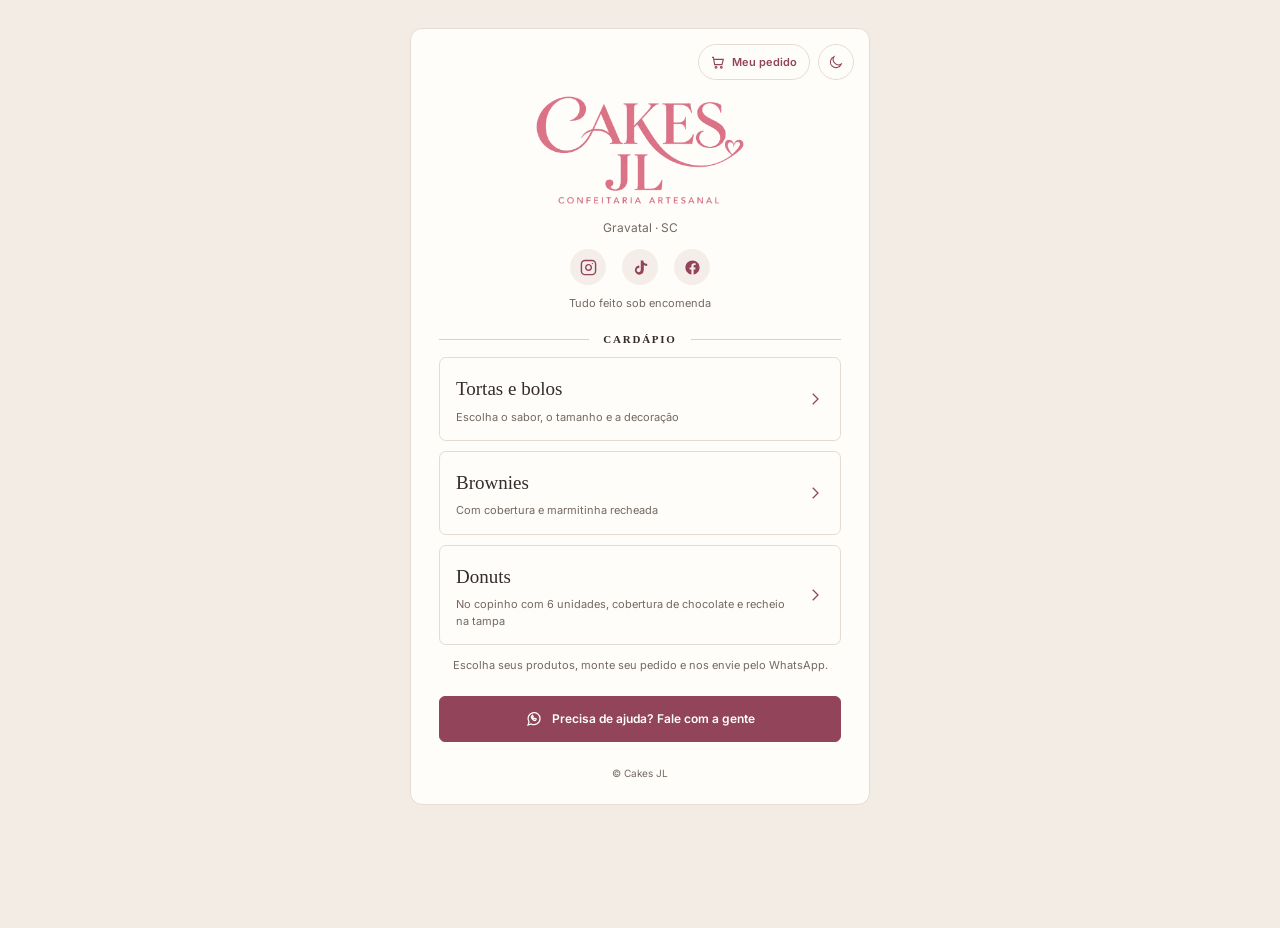
==== commit 5c70cbb6: "v1.0 No ultimo commit foi finalizado os ajustes após commit inicial. Agora foi feito uma restilizaçã" ====
--- a/index.html
+++ b/index.html
@@ -1,202 +1,202 @@
-<!DOCTYPE html>
-<html lang="pt-BR">
-  <head>
-    <meta charset="UTF-8">
-    <meta name="viewport" content="width=device-width, initial-scale=1">
-    <title>Doces sob encomenda em Gravatal | Cakes JL</title>
-    <meta
-      name="description"
-      content="Tortas, bolos, brownies e donuts no copinho artesanais em Gravatal, SC. Conheça as opções e encomende pelo WhatsApp."
-    >
-    <meta name="theme-color" content="#fcecf1">
-    <link rel="canonical" href="https://www.cakesjlconfeitaria.com.br/">
-    <meta property="og:type" content="website">
-    <meta property="og:locale" content="pt_BR">
-    <meta property="og:site_name" content="Cakes JL">
-    <meta property="og:title" content="Doces sob encomenda em Gravatal | Cakes JL">
-    <meta
-      property="og:description"
-      content="Tortas, bolos, brownies e donuts no copinho artesanais em Gravatal, SC. Conheça as opções e encomende pelo WhatsApp."
-    >
-    <meta property="og:url" content="https://www.cakesjlconfeitaria.com.br/">
-    <meta property="og:image" content="https://www.cakesjlconfeitaria.com.br/logo.png">
-    <meta property="og:image:alt" content="Cakes JL Confeitaria Artesanal">
-    <link rel="prefetch" href="tortas/index.html">
-    <link rel="prefetch" href="brownies/index.html">
-    <link rel="prefetch" href="donuts/index.html">
-    <link rel="prefetch" href="pedido/index.html">
-    <link rel="icon" href="assets/favicon.svg" type="image/svg+xml">
-    <link rel="preconnect" href="https://fonts.googleapis.com">
-    <link rel="preconnect" href="https://fonts.gstatic.com" crossorigin>
-    <script src="assets/site.js?v=6"></script>
-    <link rel="stylesheet" href="assets/site.css?v=19">
-  <script src="assets/pedido.js?v=16" defer></script>
-  </head>
-  <body class="home">
-    <a class="skip-link" href="#conteudo">Pular para o conteúdo</a>
-    <div class="panel">
-      <button
-        class="theme-toggle"
-        type="button"
-        data-theme-toggle
-        aria-label="Ativar tema escuro"
-        aria-pressed="false"
-      >
-        <svg
-          class="moon"
-          viewBox="0 0 24 24"
-          fill="none"
-          stroke="currentColor"
-          stroke-width="1.6"
-          aria-hidden="true"
-        >
-          <path d="M20 15a8 8 0 0 1-11-11 8.5 8.5 0 1 0 11 11Z"/>
-        </svg>
-        <svg
-          class="sun"
-          viewBox="0 0 24 24"
-          fill="none"
-          stroke="currentColor"
-          stroke-width="1.6"
-          aria-hidden="true"
-        >
-          <circle cx="12" cy="12" r="4"/>
-          <path d="M12 2v2m0 16v2M2 12h2m16 0h2M5 5l1.5 1.5m11 11L19 19M5 19l1.5-1.5m11-11L19 5"/>
-        </svg>
-      </button>
-      <a class="cart-link" href="pedido/index.html" data-n="0">
-        <svg
-          viewBox="0 0 24 24"
-          fill="none"
-          stroke="currentColor"
-          stroke-width="1.7"
-          aria-hidden="true"
-        >
-          <path d="M3 5h2l2 11h11l2-8H6"/>
-          <circle cx="9" cy="20" r="1.3"/>
-          <circle cx="17" cy="20" r="1.3"/>
-        </svg>
-        <span>Meu pedido</span><span class="cart-link-n" data-pedido-contador>0</span>
-      </a>
-      <header class="identity">
-        <a class="brand" href="index.html" aria-label="Cakes JL — início"><img src="logo.png" width="1422" height="791" alt="Cakes JL Confeitaria Artesanal">
-        </a>
-        <p class="location">Gravatal · SC</p>
-        <nav class="social-links" aria-label="Redes sociais">
-          <a
-            href="https://www.instagram.com/cakesjlconfeitaria"
-            target="_blank"
-            rel="noopener noreferrer"
-            aria-label="Instagram"
-          >
-            <svg
-              width="22"
-              height="22"
-              viewBox="0 0 24 24"
-              fill="none"
-              stroke="currentColor"
-              stroke-width="2"
-              stroke-linecap="round"
-              stroke-linejoin="round"
-            >
-              <rect x="2" y="2" width="20" height="20" rx="5" ry="5">
-              </rect>
-              <path d="M16 11.37A4 4 0 1 1 12.63 8 4 4 0 0 1 16 11.37z">
-              </path>
-              <line x1="17.5" y1="6.5" x2="17.51" y2="6.5">
-              </line>
-            </svg>
-          </a>
-          <a
-            href="https://www.tiktok.com/@cakesjlconfeitaria"
-            target="_blank"
-            rel="noopener noreferrer"
-            aria-label="TikTok"
-          >
-            <svg width="20" height="20" viewBox="0 0 24 24" fill="currentColor">
-              <path
-                d="M19.59 6.69a4.83 4.83 0 0 1-3.77-4.25V2h-3.45v13.67a2.89 2.89 0 0 1-5.2 1.74 2.89 2.89 0 0 1 2.31-4.64 2.93 2.93 0 0 1 .88.13V9.4a6.84 6.84 0 0 0-1-.05A6.33 6.33 0 0 0 5.8 20.1a6.34 6.34 0 0 0 10.86-4.43V8.51a8.16 8.16 0 0 0 4.77 1.52v-3.4a4.85 4.85 0 0 1-1.84-.04z"
-              />
-            </svg>
-          </a>
-          <a
-            href="https://www.facebook.com/people/Cakes-JL-Confeitaria/61590743607528/"
-            target="_blank"
-            rel="noopener noreferrer"
-            aria-label="Facebook"
-          >
-            <svg width="22" height="22" viewBox="0 0 24 24" fill="currentColor">
-              <path
-                d="M22 12c0-5.523-4.477-10-10-10S2 6.477 2 12c0 4.991 3.657 9.128 8.438 9.878v-6.987h-2.54V12h2.54V9.797c0-2.506 1.492-3.89 3.777-3.89 1.094 0 2.238.195 2.238.195v2.46h-1.26c-1.243 0-1.63.771-1.63 1.562V12h2.773l-.443 2.89h-2.33v6.988C18.343 21.128 22 16.991 22 12z"
-              />
-            </svg>
-          </a>
-        </nav>
-        <p class="order-note">Tudo feito sob encomenda</p>
-      </header>
-
-      <main id="conteudo">
-        <h1 class="sr-only">Cardápio Cakes JL</h1>
-        <section class="catalog-box" aria-labelledby="cardapio-titulo">
-          <h2 class="catalog-heading" id="cardapio-titulo">Cardápio</h2>
-          <nav class="category-list" aria-label="Cardápio de produtos">
-            <a class="catalog-row" href="tortas/index.html"><span><strong>Tortas e bolos</strong><small>Escolha o sabor, o tamanho e a decoração</small></span>
-              <svg
-                viewBox="0 0 24 24"
-                fill="none"
-                stroke="currentColor"
-                stroke-width="1.7"
-                aria-hidden="true"
-              >
-                <path d="m9 5 7 7-7 7"/>
-              </svg>
-            </a>
-            <a class="catalog-row" href="brownies/index.html"><span><strong>Brownies</strong><small>Com cobertura e marmitinha recheada</small></span>
-              <svg
-                viewBox="0 0 24 24"
-                fill="none"
-                stroke="currentColor"
-                stroke-width="1.7"
-                aria-hidden="true"
-              >
-                <path d="m9 5 7 7-7 7"/>
-              </svg>
-            </a>
-            <a class="catalog-row" href="donuts/index.html"><span><strong>Donuts</strong><small>No copinho com 6 unidades, cobertura de chocolate e recheio na tampa</small></span>
-              <svg
-                viewBox="0 0 24 24"
-                fill="none"
-                stroke="currentColor"
-                stroke-width="1.7"
-                aria-hidden="true"
-              >
-                <path d="m9 5 7 7-7 7"/>
-              </svg>
-            </a>
-          </nav>
-          <p class="catalog-foot">Escolha seus produtos, monte seu pedido e nos envie pelo WhatsApp.</p>
-        </section>
-        <a
-          class="button home-contact"
-          href="https://wa.me/5548999442988?text=Ol%C3%A1%21%20Estou%20no%20site%20da%20Cakes%20JL%20e%20fiquei%20com%20uma%20d%C3%BAvida%20antes%20de%20fazer%20meu%20pedido."
-          target="_blank"
-          rel="noopener noreferrer"
-        >
-          <svg
-            viewBox="0 0 24 24"
-            fill="none"
-            stroke="currentColor"
-            stroke-width="1.6"
-            aria-hidden="true"
-          >
-            <path d="M20 11.6a8 8 0 0 1-11.8 7L4 20l1.3-4.2A8 8 0 1 1 20 11.6Z"/>
-            <path d="M9 8c-2 1 2 7 5 6l1-2-2-1-1 1-2-2 1-1-1-2Z"/>
-          </svg>Precisa de ajuda? Fale com a gente</a>
-      </main>
-
-      <footer class="site-footer">
-        <p>© Cakes JL</p>
-      </footer>
-    </div>
-  </body>
-</html>
+<!DOCTYPE html>
+<html lang="pt-BR">
+  <head>
+    <meta charset="UTF-8">
+    <meta name="viewport" content="width=device-width, initial-scale=1">
+    <title>Doces sob encomenda em Gravatal | Cakes JL</title>
+    <meta
+      name="description"
+      content="Tortas, bolos, brownies e donuts no copinho artesanais em Gravatal, SC. Conheça as opções e encomende pelo WhatsApp."
+    >
+    <meta name="theme-color" content="#f2ece5">
+    <link rel="canonical" href="https://www.cakesjlconfeitaria.com.br/">
+    <meta property="og:type" content="website">
+    <meta property="og:locale" content="pt_BR">
+    <meta property="og:site_name" content="Cakes JL">
+    <meta property="og:title" content="Doces sob encomenda em Gravatal | Cakes JL">
+    <meta
+      property="og:description"
+      content="Tortas, bolos, brownies e donuts no copinho artesanais em Gravatal, SC. Conheça as opções e encomende pelo WhatsApp."
+    >
+    <meta property="og:url" content="https://www.cakesjlconfeitaria.com.br/">
+    <meta property="og:image" content="https://www.cakesjlconfeitaria.com.br/logo.png">
+    <meta property="og:image:alt" content="Cakes JL Confeitaria Artesanal">
+    <link rel="prefetch" href="tortas/index.html">
+    <link rel="prefetch" href="brownies/index.html">
+    <link rel="prefetch" href="donuts/index.html">
+    <link rel="prefetch" href="pedido/index.html">
+    <link rel="icon" href="assets/favicon.svg" type="image/svg+xml">
+    <link rel="preconnect" href="https://fonts.googleapis.com">
+    <link rel="preconnect" href="https://fonts.gstatic.com" crossorigin>
+    <script src="assets/site.js?v=8"></script>
+    <link rel="stylesheet" href="assets/site.css?v=36">
+    <script src="assets/pedido.js?v=29" defer></script>
+  </head>
+  <body class="home">
+    <a class="skip-link" href="#conteudo">Pular para o conteúdo</a>
+    <div class="panel">
+      <button
+        class="theme-toggle"
+        type="button"
+        data-theme-toggle
+        aria-label="Ativar tema escuro"
+        aria-pressed="false"
+      >
+        <svg
+          class="moon"
+          viewBox="0 0 24 24"
+          fill="none"
+          stroke="currentColor"
+          stroke-width="1.6"
+          aria-hidden="true"
+        >
+          <path d="M20 15a8 8 0 0 1-11-11 8.5 8.5 0 1 0 11 11Z"/>
+        </svg>
+        <svg
+          class="sun"
+          viewBox="0 0 24 24"
+          fill="none"
+          stroke="currentColor"
+          stroke-width="1.6"
+          aria-hidden="true"
+        >
+          <circle cx="12" cy="12" r="4"/>
+          <path d="M12 2v2m0 16v2M2 12h2m16 0h2M5 5l1.5 1.5m11 11L19 19M5 19l1.5-1.5m11-11L19 5"/>
+        </svg>
+      </button>
+      <a class="cart-link" href="pedido/index.html" data-n="0">
+        <svg
+          viewBox="0 0 24 24"
+          fill="none"
+          stroke="currentColor"
+          stroke-width="1.7"
+          aria-hidden="true"
+        >
+          <path d="M3 5h2l2 11h11l2-8H6"/>
+          <circle cx="9" cy="20" r="1.3"/>
+          <circle cx="17" cy="20" r="1.3"/>
+        </svg>
+        <span>Meu pedido</span><span class="cart-link-n" data-pedido-contador>0</span>
+      </a>
+      <header class="identity">
+        <a class="brand" href="index.html" aria-label="Cakes JL — início"><img src="logo.png" width="1422" height="791" alt="Cakes JL Confeitaria Artesanal">
+        </a>
+        <p class="location">Gravatal · SC</p>
+        <nav class="social-links" aria-label="Redes sociais">
+          <a
+            href="https://www.instagram.com/cakesjlconfeitaria"
+            target="_blank"
+            rel="noopener noreferrer"
+            aria-label="Instagram"
+          >
+            <svg
+              width="22"
+              height="22"
+              viewBox="0 0 24 24"
+              fill="none"
+              stroke="currentColor"
+              stroke-width="2"
+              stroke-linecap="round"
+              stroke-linejoin="round"
+            >
+              <rect x="2" y="2" width="20" height="20" rx="5" ry="5">
+              </rect>
+              <path d="M16 11.37A4 4 0 1 1 12.63 8 4 4 0 0 1 16 11.37z">
+              </path>
+              <line x1="17.5" y1="6.5" x2="17.51" y2="6.5">
+              </line>
+            </svg>
+          </a>
+          <a
+            href="https://www.tiktok.com/@cakesjlconfeitaria"
+            target="_blank"
+            rel="noopener noreferrer"
+            aria-label="TikTok"
+          >
+            <svg width="20" height="20" viewBox="0 0 24 24" fill="currentColor">
+              <path
+                d="M19.59 6.69a4.83 4.83 0 0 1-3.77-4.25V2h-3.45v13.67a2.89 2.89 0 0 1-5.2 1.74 2.89 2.89 0 0 1 2.31-4.64 2.93 2.93 0 0 1 .88.13V9.4a6.84 6.84 0 0 0-1-.05A6.33 6.33 0 0 0 5.8 20.1a6.34 6.34 0 0 0 10.86-4.43V8.51a8.16 8.16 0 0 0 4.77 1.52v-3.4a4.85 4.85 0 0 1-1.84-.04z"
+              />
+            </svg>
+          </a>
+          <a
+            href="https://www.facebook.com/people/Cakes-JL-Confeitaria/61590743607528/"
+            target="_blank"
+            rel="noopener noreferrer"
+            aria-label="Facebook"
+          >
+            <svg width="22" height="22" viewBox="0 0 24 24" fill="currentColor">
+              <path
+                d="M22 12c0-5.523-4.477-10-10-10S2 6.477 2 12c0 4.991 3.657 9.128 8.438 9.878v-6.987h-2.54V12h2.54V9.797c0-2.506 1.492-3.89 3.777-3.89 1.094 0 2.238.195 2.238.195v2.46h-1.26c-1.243 0-1.63.771-1.63 1.562V12h2.773l-.443 2.89h-2.33v6.988C18.343 21.128 22 16.991 22 12z"
+              />
+            </svg>
+          </a>
+        </nav>
+        <p class="order-note">Tudo feito sob encomenda</p>
+      </header>
+
+      <main id="conteudo">
+        <h1 class="sr-only">Cardápio Cakes JL</h1>
+        <section class="catalog-box" aria-labelledby="cardapio-titulo">
+          <h2 class="catalog-heading" id="cardapio-titulo">Cardápio</h2>
+          <nav class="category-list" aria-label="Cardápio de produtos">
+            <a class="catalog-row" href="tortas/index.html"><span><strong>Tortas e bolos</strong><small>Escolha o sabor, o tamanho e a decoração</small></span>
+              <svg
+                viewBox="0 0 24 24"
+                fill="none"
+                stroke="currentColor"
+                stroke-width="1.7"
+                aria-hidden="true"
+              >
+                <path d="m9 5 7 7-7 7"/>
+              </svg>
+            </a>
+            <a class="catalog-row" href="brownies/index.html"><span><strong>Brownies</strong><small>Com cobertura e marmitinha recheada</small></span>
+              <svg
+                viewBox="0 0 24 24"
+                fill="none"
+                stroke="currentColor"
+                stroke-width="1.7"
+                aria-hidden="true"
+              >
+                <path d="m9 5 7 7-7 7"/>
+              </svg>
+            </a>
+            <a class="catalog-row" href="donuts/index.html"><span><strong>Donuts</strong><small>No copinho com 6 unidades, cobertura de chocolate e recheio na tampa</small></span>
+              <svg
+                viewBox="0 0 24 24"
+                fill="none"
+                stroke="currentColor"
+                stroke-width="1.7"
+                aria-hidden="true"
+              >
+                <path d="m9 5 7 7-7 7"/>
+              </svg>
+            </a>
+          </nav>
+          <p class="catalog-foot">Escolha seus produtos, monte seu pedido e nos envie pelo WhatsApp.</p>
+        </section>
+        <a
+          class="button home-contact"
+          href="https://wa.me/5548999442988?text=Ol%C3%A1%21%20Estou%20no%20site%20da%20Cakes%20JL%20e%20fiquei%20com%20uma%20d%C3%BAvida%20antes%20de%20fazer%20meu%20pedido."
+          target="_blank"
+          rel="noopener noreferrer"
+        >
+          <svg
+            viewBox="0 0 24 24"
+            fill="none"
+            stroke="currentColor"
+            stroke-width="1.6"
+            aria-hidden="true"
+          >
+            <path d="M20 11.6a8 8 0 0 1-11.8 7L4 20l1.3-4.2A8 8 0 1 1 20 11.6Z"/>
+            <path d="M9 8c-2 1 2 7 5 6l1-2-2-1-1 1-2-2 1-1-1-2Z"/>
+          </svg>Precisa de ajuda? Fale com a gente</a>
+      </main>
+
+      <footer class="site-footer">
+        <p>© Cakes JL</p>
+      </footer>
+    </div>
+  </body>
+</html>
--- a/assets/site.css
+++ b/assets/site.css
@@ -1,2332 +1,2523 @@
-@import url('https://fonts.googleapis.com/css2?family=Inter:wght@400;500;600;700&display=swap');
-:root {
-  color-scheme: light;
-  --bg: #fcecf1;
-  --panel: #fffdfd;
-  --surface: #fffafb;
-  --ink: #49333a;
-  --muted: #80636e;
-  --accent: #a74762;
-  --accent-hover: #8d3650;
-  --line: #efdee4;
-  --soft: #f9edf1;
-  --photo: #f2ecee;
-  --shadow: 0 12px 40px #9a526814;
-  --line-strong: #e4c4cf;
-  --card-shadow: 0 6px 18px #9a526818,0 1px 3px #9a526812
-}
-
-* {
-  box-sizing: border-box
-}
-
-html {
-  scroll-behavior: smooth;
-  scroll-padding-top: 22px
-}
-
-body {
-  margin: 0;
-  min-height: 100vh;
-  background: linear-gradient(150deg,#fff6f9 0%,var(--bg) 60%,#f7dce6 100%);
-  color: var(--ink);
-  font: 14px/1.65 Inter,-apple-system,BlinkMacSystemFont,'Segoe UI',sans-serif;
-  -webkit-font-smoothing: antialiased
-}
-
-a {
-  color: inherit;
-  text-underline-offset: 4px
-}
-
-button {
-  font: inherit;
-  cursor: pointer
-}
-
-button,a,summary {
-  -webkit-tap-highlight-color: transparent
-}
-
-button:focus-visible,a:focus-visible,summary:focus-visible,[tabindex]:focus-visible {
-  outline: 3px solid var(--accent);
-  outline-offset: 4px
-}
-
-img {
-  display: block;
-  max-width: 100%;
-  height: auto
-}
-
-svg {
-  display: block
-}
-
-h1,h2,h3,p {
-  margin: 0
-}
-
-h1,h2,h3 {
-  line-height: 1.35
-}
-
-h1 {
-  font-size: 25px;
-  letter-spacing: -.035em;
-  font-weight: 600
-}
-
-h2 {
-  font-size: 19px;
-  letter-spacing: -.025em;
-  font-weight: 600
-}
-
-h3 {
-  font-size: 16px;
-  font-weight: 600
-}
-
-ul {
-  padding-left: 20px
-}
-
-button:disabled {
-  cursor: default;
-  opacity: .35
-}
-
-[hidden] {
-  display: none!important
-}
-
-.sr-only {
-  position: absolute;
-  width: 1px;
-  height: 1px;
-  padding: 0;
-  margin: -1px;
-  overflow: hidden;
-  clip: rect(0,0,0,0);
-  white-space: nowrap;
-  border: 0
-}
-
-.skip-link {
-  position: fixed;
-  left: 12px;
-  top: -80px;
-  z-index: 20;
-  background: var(--ink);
-  color: var(--panel);
-  padding: 12px 18px;
-  border-radius: 8px
-}
-
-.skip-link:focus {
-  top: 12px
-}
-
-.panel {
-  position: relative;
-  width: calc(100% - 32px);
-  max-width: 460px;
-  margin: 28px auto;
-  padding: 60px 28px 22px;
-  background: var(--panel);
-  border: 1px solid #ffffffa8;
-  border-radius: 24px;
-  box-shadow: var(--shadow)
-}
-
-.product-panel {
-  max-width: 640px
-}
-
-.identity {
-  text-align: center
-}
-
-.brand {
-  display: block;
-  width: 222px;
-  max-width: 74%;
-  margin: 0 auto 6px
-}
-
-.brand img {
-  width: 100%;
-  height: auto
-}
-
-.product-panel .brand {
-  width: 164px;
-  margin-bottom: 4px
-}
-
-.location {
-  font-size: 12px;
-  color: var(--muted)
-}
-
-.order-note {
-  font-size: 11px;
-  color: var(--muted);
-  margin-top: 3px
-}
-
-.theme-toggle {
-  position: absolute;
-  top: 15px;
-  right: 15px;
-  width: 36px;
-  height: 36px;
-  border-radius: 50%;
-  background: var(--surface);
-  border: 1px solid var(--line);
-  color: var(--accent);
-  display: grid;
-  place-items: center
-}
-
-.theme-toggle svg {
-  width: 16px;
-  height: 16px
-}
-
-.sun {
-  display: none
-}
-
-.back {
-  position: absolute;
-  left: 24px;
-  top: 21px;
-  display: inline-flex;
-  align-items: center;
-  gap: 5px;
-  color: var(--muted);
-  font-size: 11px;
-  text-decoration: none
-}
-
-.back svg {
-  width: 14px;
-  height: 14px
-}
-
-.catalog-heading {
-  font-size: 11px;
-  text-transform: uppercase;
-  letter-spacing: .11em;
-  color: var(--muted);
-  font-weight: 600;
-  margin: 22px 0 12px;
-  text-align: center;
-  display: flex;
-  align-items: center;
-  gap: 14px
-}
-
-.catalog-heading:before,.catalog-heading:after {
-  content: '';
-  height: 1px;
-  flex: 1;
-  background: var(--line)
-}
-
-.category-list {
-  display: grid;
-  gap: 10px
-}
-
-.catalog-row {
-  display: flex;
-  align-items: center;
-  justify-content: space-between;
-  gap: 14px;
-  min-height: 76px;
-  padding: 14px 17px;
-  background: var(--surface);
-  border: 1px solid var(--line);
-  border-radius: 13px;
-  text-decoration: none;
-  transition: border-color .15s,background .15s;
-  box-shadow: 0 2px 6px #7b405404
-}
-
-.catalog-row:hover {
-  border-color: var(--accent);
-  background: var(--soft)
-}
-
-.catalog-row strong {
-  display: block;
-  font-size: 15px;
-  font-weight: 600
-}
-
-.catalog-row small {
-  display: block;
-  font-size: 11px;
-  line-height: 1.5;
-  color: var(--muted);
-  margin-top: 4px
-}
-
-.catalog-row svg {
-  width: 18px;
-  height: 18px;
-  flex-shrink: 0;
-  color: var(--accent)
-}
-
-.button {
-  display: inline-flex;
-  align-items: center;
-  justify-content: center;
-  gap: 9px;
-  background: var(--accent);
-  border: 1px solid var(--accent);
-  border-radius: 10px;
-  color: #fff;
-  text-decoration: none;
-  padding: 12px 17px;
-  min-height: 46px;
-  font-size: 12px;
-  font-weight: 600;
-  transition: background .15s
-}
-
-.button:hover {
-  background: var(--accent-hover);
-  border-color: var(--accent-hover)
-}
-
-.button svg {
-  width: 18px;
-  height: 18px
-}
-
-.home-contact {
-  display: flex;
-  width: 100%;
-  margin-top: 17px
-}
-
-.site-footer {
-  margin-top: 23px;
-  text-align: center
-}
-
-.site-footer>p {
-  font-size: 10px;
-  color: var(--muted);
-  margin-top: 11px
-}
-
-.site-footer>p:first-child {
-  margin-top: 0
-}
-
-.identity .social-links {
-  margin: 11px 0 9px
-}
-
-.social-links {
-  display: flex;
-  justify-content: center;
-  gap: 16px
-}
-
-.social-links a {
-  height: 36px;
-  width: 36px;
-  display: grid;
-  place-items: center;
-  color: var(--accent);
-  border-radius: 50%;
-  background: var(--soft);
-  text-decoration: none
-}
-
-.social-links svg {
-  width: 17px;
-  height: 17px
-}
-
-.category-nav {
-  display: grid;
-  grid-template-columns: repeat(3,minmax(0,1fr));
-  gap: 2px;
-  margin: 20px 0 0;
-  padding: 4px;
-  background: var(--soft);
-  border-radius: 12px
-}
-
-.category-nav a {
-  display: grid;
-  place-items: center;
-  min-height: 38px;
-  text-decoration: none;
-  text-align: center;
-  font-size: 11px;
-  font-weight: 500;
-  line-height: 1.25;
-  padding: 7px 6px;
-  border-radius: 9px;
-  color: var(--muted);
-  transition: background .15s,color .15s,transform .12s
-}
-
-.category-nav a:hover {
-  color: var(--accent)
-}
-
-.category-nav a[aria-current=page] {
-  background: var(--panel);
-  color: var(--accent);
-  font-weight: 600;
-  box-shadow: 0 1px 4px #9a526826
-}
-
-[data-theme=dark] .category-nav a[aria-current=page] {
-  background: #5a3b49;
-  box-shadow: 0 1px 4px #0004
-}
-
-.page-title {
-  margin: 23px 0
-}
-
-.page-title h1 {
-  margin-bottom: 7px
-}
-
-.page-title p {
-  font-size: 12px;
-  color: var(--muted);
-  max-width: 490px
-}
-
-.section {
-  margin: 28px 0 0
-}
-
-.section-heading {
-  margin-bottom: 15px
-}
-
-.section-heading p {
-  font-size: 12px;
-  color: var(--muted);
-  margin-top: 6px
-}
-
-/* P49 (07/10/2026): transição das tortas para os demais produtos. */
-.section-divider {
-  display: flex;
-  align-items: center;
-  gap: 14px;
-  margin-bottom: 20px
-}
-
-.section-divider::before,.section-divider::after {
-  content: "";
-  height: 1px;
-  background: var(--line-strong);
-  flex: 1
-}
-
-.section-divider h2 {
-  font-size: 16px;
-  font-weight: 600;
-  color: var(--accent);
-  white-space: nowrap
-}
-
-.size-grid {
-  display: grid;
-  grid-template-columns: repeat(3,minmax(0,1fr));
-  gap: 9px
-}
-
-.size-card,.order-form .size-card {
-  position: relative;
-  display: grid;
-  gap: 3px;
-  align-content: start;
-  padding: 14px 13px;
-  background: var(--soft);
-  border: 1.5px solid transparent;
-  border-radius: 10px;
-  cursor: pointer;
-  font-size: 11px;
-  font-weight: 400;
-  text-transform: none;
-  letter-spacing: 0;
-  color: var(--ink);
-  transition: border-color .15s,background .15s,transform .12s
-}
-
-.size-card input {
-  position: absolute;
-  opacity: 0;
-  inset: 0;
-  margin: 0
-}
-
-.size-symbol {
-  display: block;
-  font-size: 20px;
-  font-weight: 600;
-  color: var(--accent);
-  margin-bottom: 3px;
-  line-height: 1.1
-}
-
-.size-info {
-  font-size: 11px;
-  font-weight: 600;
-  line-height: 1.35
-}
-
-.size-weight {
-  font-size: 10px;
-  color: var(--muted);
-  font-weight: 400
-}
-
-.size-card>span {
-  min-width: 0;
-  overflow-wrap: anywhere
-}
-
-.size-price {
-  font-size: 13px;
-  font-weight: 600;
-  margin-top: 6px;
-  color: var(--ink);
-  white-space: nowrap;
-  font-variant-numeric: tabular-nums
-}
-
-.size-price.size-price-open {
-  font-size: 10px;
-  font-weight: 500;
-  color: var(--muted)
-}
-
-.size-card:has(input:checked) {
-  border-color: var(--accent);
-  background: #f4d6e0
-}
-
-.size-card:has(input:checked)::after {
-  content: '';
-  position: absolute;
-  top: 9px;
-  right: 9px;
-  width: 8px;
-  height: 8px;
-  border-radius: 50%;
-  background: var(--accent)
-}
-
-.size-card:has(input:focus-visible) {
-  outline: 3px solid var(--accent);
-  outline-offset: 3px
-}
-
-.size-card:hover {
-  border-color: var(--line-strong)
-}
-
-.note,.inline-hint {
-  font-size: 11px;
-  color: var(--muted);
-  margin-top: 11px;
-  line-height: 1.6
-}
-
-.inline-hint a {
-  color: var(--accent)
-}
-
-.flavor-grid {
-  display: grid;
-  gap: 20px
-}
-
-.flavor-card {
-  border: 1px solid var(--line-strong);
-  border-radius: 14px;
-  padding: 18px;
-  box-shadow: var(--card-shadow)
-}
-
-.flavor-top {
-  margin-bottom: 14px
-}
-
-.flavor-top h3 {
-  font-size: 17px
-}
-
-.flavor-top p {
-  font-size: 12px;
-  color: var(--muted);
-  margin-top: 6px
-}
-
-.flavor-top p a {
-  color: var(--accent)
-}
-
-.special-grid {
-  display: grid;
-  gap: 24px
-}
-
-.special-card {
-  border: 1px solid var(--line-strong);
-  border-radius: 14px;
-  padding: 18px;
-  box-shadow: var(--card-shadow)
-}
-
-.special-card h3 {
-  font-size: 17px;
-  margin-bottom: 10px
-}
-
-.special-card p {
-  font-size: 12px;
-  color: var(--muted);
-  margin-bottom: 11px
-}
-
-.special-card .price {
-  font-size: 17px;
-  color: var(--ink);
-  font-weight: 600
-}
-
-.special-card ul {
-  font-size: 12px;
-  color: var(--muted);
-  margin: 0 0 12px
-}
-
-.info-grid details {
-  border-bottom: 1px solid var(--line)
-}
-
-.info-grid summary {
-  cursor: pointer;
-  list-style: none;
-  font-size: 12px;
-  font-weight: 600;
-  padding: 14px 22px 14px 0;
-  position: relative
-}
-
-.info-grid summary::-webkit-details-marker {
-  display: none
-}
-
-.info-grid summary:after {
-  content: '+';
-  position: absolute;
-  right: 4px;
-  top: 10px;
-  font-size: 18px;
-  color: var(--accent);
-  font-weight: 400
-}
-
-.info-grid details[open] summary:after {
-  content: '−'
-}
-
-.info-grid details p {
-  font-size: 12px;
-  color: var(--muted);
-  padding-bottom: 15px
-}
-
-.order-bottom {
-  margin-top: 25px;
-  padding-top: 20px;
-  border-top: 1px solid var(--line)
-}
-
-.order-bottom p {
-  font-size: 12px;
-  color: var(--muted);
-  margin-bottom: 13px
-}
-
-.order-bottom .button {
-  width: 100%
-}
-
-.product-list {
-  display: grid;
-  gap: 28px
-}
-
-.product-entry {
-  border: 1px solid var(--line-strong);
-  border-radius: 14px;
-  overflow: hidden;
-  background: var(--panel);
-  box-shadow: var(--card-shadow)
-}
-
-.product-entry.no-photo {
-  background: var(--surface)
-}
-
-.product-body {
-  padding: 19px 20px
-}
-
-.product-body h2 {
-  font-size: 18px;
-  margin-bottom: 8px
-}
-
-.product-body p {
-  font-size: 12px;
-  color: var(--muted);
-  margin-bottom: 14px
-}
-
-.product-body .consult-price {
-  font-size: 13px;
-  color: var(--ink);
-  font-weight: 600
-}
-
-.product-body .button {
-  width: 100%
-}
-
-[data-theme=dark] {
-  color-scheme: dark;
-  --bg: #24161c;
-  --panel: #332029;
-  --surface: #38252e;
-  --ink: #faedf2;
-  --muted: #d2b6c1;
-  --accent: #f0a0b5;
-  --accent-hover: #ffbed0;
-  --line: #59404b;
-  --soft: #452c37;
-  --photo: #24191e;
-  --shadow: 0 12px 40px #0002;
-  --line-strong: #6a4b58;
-  --card-shadow: 0 6px 18px #0005,0 1px 3px #0004
-}
-
-[data-theme=dark] body {
-  background: linear-gradient(150deg,#291921,var(--bg) 60%,#351d28)
-}
-
-[data-theme=dark] .panel {
-  border-color: #5c3c483d
-}
-
-[data-theme=dark] .brand img {
-  filter: brightness(1.3)
-}
-
-[data-theme=dark] .button {
-  color: #321820
-}
-
-[data-theme=dark] .sun {
-  display: block
-}
-
-[data-theme=dark] .moon {
-  display: none
-}
-
-@media(max-width:600px) {
-  .panel {
-    margin: 18px auto;
-    padding: 58px 22px 20px
-  }
-  .product-panel .brand {
-    width: 153px
-  }
-  .size-card {
-    padding: 12px 9px
-  }
-  .size-info {
-    font-size: 10px
-  }
-  .size-weight {
-    font-size: 9px
-  }
-  .size-price {
-    font-size: 12px
-  }
-  .back {
-    left: 20px
-  }
-  .product-body {
-    padding: 18px
-  }
-  .product-body h2 {
-    font-size: 17px
-  }
-}
-
-@media(max-width:380px) {
-  .panel {
-    width: calc(100% - 24px);
-    padding-left: 17px;
-    padding-right: 17px;
-    border-radius: 20px;
-    margin: 12px auto
-  }
-  .category-nav a {
-    padding: 7px 3px;
-    font-size: 10.5px
-  }
-  .brand {
-    width: 210px
-  }
-  .catalog-row {
-    padding: 13px 14px;
-    min-height: 76px
-  }
-  .catalog-row strong {
-    font-size: 14px
-  }
-  .catalog-row small {
-    font-size: 10px
-  }
-  .flavor-card,.special-card {
-    padding: 15px
-  }
-  .size-card {
-    padding: 10px 6px
-  }
-  .size-grid {
-    gap: 6px
-  }
-  .size-price {
-    font-size: 11px
-  }
-  .product-body {
-    padding: 16px
-  }
-  .button {
-    font-size: 11px
-  }
-  .bento-pick,.bento-pick strong {
-    font-size: 11px
-  }
-}
-
-@media(prefers-reduced-motion:reduce) {
-  html {
-    scroll-behavior: auto
-  }
-  *,*::before,*::after {
-    animation: none!important;
-    transition: none!important
-  }
-}
-
-
-/* Pedido pelo site (carrinho e checkout) — 03/10/2026 */
-.order-form {
-  display: grid;
-  gap: 16px;
-  margin-top: 4px
-}
-
-.order-form .field {
-  display: grid;
-  gap: 8px
-}
-
-.optional-group {
-  display: grid;
-  gap: 18px;
-  min-width: 0;
-  padding: 14px 12px;
-  background: var(--soft);
-  border-radius: 12px
-}
-
-.optional-heading {
-  display: flex;
-  flex-wrap: wrap;
-  align-items: center;
-  justify-content: space-between;
-  gap: 6px;
-  color: var(--muted)
-}
-
-.optional-heading strong {
-  font-size: 13px;
-  font-weight: 600
-}
-
-.optional-heading span {
-  font-size: 10px
-}
-
-.order-form label,.field-label {
-  font-size: 11px;
-  font-weight: 600;
-  color: var(--muted);
-  text-transform: uppercase;
-  letter-spacing: .06em
-}
-
-.order-form select,.order-form input[type=text],.order-form textarea,.checkout select,.checkout input,.checkout textarea {
-  width: 100%;
-  font: inherit;
-  font-size: 13px;
-  color: var(--ink);
-  background: var(--surface);
-  border: 1px solid var(--line);
-  border-radius: 9px;
-  padding: 10px 12px;
-  min-height: 42px
-}
-
-.order-form textarea,.checkout textarea {
-  height: 88px;
-  min-height: 88px;
-  resize: none;
-  overflow-y: auto
-}
-
-.order-form select:focus,.order-form input:focus,.order-form textarea:focus,.checkout select:focus,.checkout input:focus,.checkout textarea:focus {
-  outline: 2px solid var(--accent);
-  outline-offset: 1px;
-  border-color: var(--accent)
-}
-
-.choice-grid {
-  display: grid;
-  grid-template-columns: repeat(3,1fr);
-  gap: 7px
-}
-
-.choice-grid.two {
-  grid-template-columns: 1fr 1fr
-}
-
-.choice-grid label {
-  position: relative;
-  text-transform: none;
-  letter-spacing: 0;
-  font-size: 12px;
-  font-weight: 500;
-  color: var(--ink);
-  background: var(--surface);
-  border: 1px solid var(--line);
-  border-radius: 9px;
-  padding: 10px 8px;
-  text-align: center;
-  cursor: pointer;
-  display: grid;
-  gap: 2px
-}
-
-.choice-grid label small {
-  display: block;
-  font-size: 10px;
-  color: var(--muted);
-  font-weight: 400;
-  line-height: 1.35
-}
-
-.choice-grid input {
-  position: absolute;
-  opacity: 0;
-  inset: 0;
-  margin: 0
-}
-
-.choice-grid input:checked+span,.choice-grid label:has(input:checked) {
-  border-color: var(--accent);
-  background: var(--soft);
-  color: var(--accent);
-  font-weight: 600
-}
-
-.choice-grid input:focus-visible+span {
-  outline: 2px solid var(--accent)
-}
-
-.qty-row {
-  display: flex;
-  align-items: center;
-  justify-content: center;
-  gap: 12px;
-  flex-wrap: wrap
-}
-
-.qty {
-  display: inline-flex;
-  align-items: center;
-  border: 1px solid var(--line);
-  border-radius: 9px;
-  overflow: hidden;
-  background: var(--surface)
-}
-
-.qty button {
-  width: 38px;
-  height: 40px;
-  border: 0;
-  background: transparent;
-  color: var(--accent);
-  font-size: 18px;
-  line-height: 1
-}
-
-.qty button:hover {
-  background: var(--soft)
-}
-
-.qty input {
-  width: 46px;
-  height: 40px;
-  border: 0;
-  border-left: 1px solid var(--line);
-  border-right: 1px solid var(--line);
-  text-align: center;
-  font: inherit;
-  font-size: 13px;
-  font-weight: 600;
-  color: var(--ink);
-  background: transparent;
-  -moz-appearance: textfield
-}
-
-.qty input::-webkit-outer-spin-button,.qty input::-webkit-inner-spin-button {
-  -webkit-appearance: none;
-  margin: 0
-}
-
-.order-form .button {
-  width: 100%
-}
-
-html:not(.js) .js-only {
-  display: none
-}
-
-.order-form.enhanced+noscript {
-  display: none
-}
-
-.nojs-note {
-  font-size: 11px;
-  color: var(--muted);
-  margin-top: 8px
-}
-
-.cart-fab {
-  position: fixed;
-  right: 16px;
-  bottom: 16px;
-  z-index: 30;
-  display: inline-flex;
-  align-items: center;
-  gap: 8px;
-  padding: 11px 16px;
-  border-radius: 999px;
-  background: var(--accent);
-  color: #fff;
-  text-decoration: none;
-  font-size: 12px;
-  font-weight: 600;
-  box-shadow: 0 10px 30px #7b405440;
-  transition: transform .2s
-}
-
-.cart-fab svg {
-  width: 18px;
-  height: 18px
-}
-
-.cart-fab-n {
-  display: inline-grid;
-  place-items: center;
-  min-width: 22px;
-  height: 22px;
-  padding: 0 6px;
-  border-radius: 999px;
-  background: #fff;
-  color: var(--accent);
-  font-size: 11px
-}
-
-.cart-fab.pulse {
-  transform: scale(1.06)
-}
-
-[data-theme=dark] .cart-fab {
-  color: #321820
-}
-
-[data-theme=dark] .cart-fab-n {
-  background: #321820;
-  color: var(--accent)
-}
-
-
-/* "Meu pedido" no canto superior direito, ao lado do botão de tema, em todas as páginas (04/10/2026); o número só aparece com itens */
-.cart-link {
-  position: absolute;
-  top: 15px;
-  right: 59px;
-  height: 36px;
-  display: inline-flex;
-  align-items: center;
-  gap: 6px;
-  padding: 0 12px 0 11px;
-  border-radius: 999px;
-  background: var(--surface);
-  border: 1px solid var(--line);
-  color: var(--accent);
-  font-size: 11px;
-  font-weight: 600;
-  text-decoration: none;
-  white-space: nowrap;
-  transition: border-color .15s,background .15s
-}
-
-.cart-link svg {
-  width: 16px;
-  height: 16px;
-  flex-shrink: 0
-}
-
-.cart-link:hover {
-  border-color: var(--line-strong);
-  background: var(--soft)
-}
-
-.cart-link-n {
-  display: none;
-  place-items: center;
-  min-width: 18px;
-  height: 18px;
-  padding: 0 5px;
-  border-radius: 999px;
-  background: var(--accent);
-  color: #fff;
-  font-size: 10px;
-  line-height: 1;
-  font-variant-numeric: tabular-nums
-}
-
-.cart-link.has-items .cart-link-n {
-  display: inline-grid
-}
-
-[data-theme=dark] .cart-link-n {
-  color: #321820
-}
-
-[data-theme=dark] .size-card:has(input:checked) {
-  background: #55343f
-}
-
-.toast {
-  position: fixed;
-  left: 50%;
-  bottom: 76px;
-  transform: translate(-50%,12px);
-  z-index: 31;
-  background: var(--ink);
-  color: var(--panel);
-  padding: 10px 16px;
-  border-radius: 10px;
-  font-size: 12px;
-  opacity: 0;
-  pointer-events: none;
-  transition: opacity .2s,transform .2s;
-  max-width: calc(100% - 32px);
-  text-align: center
-}
-
-.toast.show {
-  opacity: 1;
-  transform: translate(-50%,0)
-}
-
-.pedido-page .cart-list {
-  list-style: none;
-  margin: 0;
-  padding: 0;
-  display: grid;
-  gap: 10px
-}
-
-.cart-item {
-  display: grid;
-  gap: 10px;
-  padding: 14px;
-  border: 1px solid var(--line);
-  border-radius: 12px;
-  background: var(--surface)
-}
-
-.cart-item-main {
-  display: grid;
-  gap: 3px
-}
-
-.cart-item-main strong {
-  font-size: 13px
-}
-
-.cart-item-main span {
-  font-size: 11px;
-  color: var(--muted)
-}
-
-.cart-item-side {
-  display: flex;
-  align-items: center;
-  gap: 12px;
-  flex-wrap: wrap
-}
-
-.cart-item-sub {
-  font-size: 13px;
-  margin-left: auto
-}
-
-.cart-remove {
-  border: 0;
-  background: transparent;
-  color: var(--muted);
-  font-size: 11px;
-  text-decoration: underline;
-  padding: 4px 0
-}
-
-.cart-remove:hover {
-  color: var(--accent)
-}
-
-.summary {
-  margin-top: 16px;
-  padding: 14px 16px;
-  border-radius: 12px;
-  background: var(--soft);
-  display: grid;
-  gap: 6px;
-  font-size: 12px
-}
-
-.summary div {
-  display: flex;
-  justify-content: space-between;
-  gap: 12px
-}
-
-.summary strong {
-  font-size: 14px
-}
-
-.summary .hint {
-  font-size: 11px;
-  color: var(--muted)
-}
-
-.checkout {
-  display: grid;
-  gap: 14px;
-  margin-top: 22px
-}
-
-.checkout .field {
-  display: grid;
-  gap: 6px;
-  align-content: start
-}
-
-.checkout .field>span {
-  font-size: 11px;
-  font-weight: 600;
-  color: var(--muted);
-  text-transform: uppercase;
-  letter-spacing: .06em
-}
-
-.checkout .two-cols {
-  display: grid;
-  grid-template-columns: 1fr 1fr;
-  gap: 10px
-}
-
-.checkout .button {
-  width: 100%
-}
-
-.aviso {
-  font-size: 11px;
-  color: var(--accent);
-  background: var(--soft);
-  border-radius: 8px;
-  padding: 8px 10px
-}
-
-.prazo {
-  font-size: 11px;
-  color: var(--muted)
-}
-
-.conditions {
-  margin-top: 26px
-}
-
-.message-preview {
-  margin-top: 14px
-}
-
-.message-preview summary {
-  font-size: 11px;
-  color: var(--muted);
-  cursor: pointer
-}
-
-.message-preview pre {
-  white-space: pre-wrap;
-  font: 11px/1.6 Inter,sans-serif;
-  background: var(--surface);
-  border: 1px solid var(--line);
-  border-radius: 9px;
-  padding: 10px 12px;
-  margin-top: 8px;
-  color: var(--ink)
-}
-
-.limpar {
-  border: 0;
-  background: transparent;
-  color: var(--muted);
-  font-size: 11px;
-  text-decoration: underline;
-  justify-self: start;
-  padding: 0
-}
-
-@media(max-width:380px) {
-  .choice-grid {
-    grid-template-columns: 1fr 1fr 1fr;
-    gap: 5px
-  }
-  .choice-grid label {
-    padding: 9px 4px;
-    font-size: 11px
-  }
-  .checkout .two-cols {
-    grid-template-columns: 1fr
-  }
-}
-
-.req {
-  font-style: normal;
-  font-weight: 500;
-  text-transform: none;
-  letter-spacing: 0;
-  color: var(--accent);
-  font-size: 10px;
-  margin-left: 4px
-}
-
-.field-error {
-  display: block;
-  color: #b3261e;
-  font-size: 11px;
-  margin-top: 2px
-}
-
-[data-theme=dark] .field-error {
-  color: #ffb4ab
-}
-
-.checkout input[aria-invalid=true] {
-  border-color: #b3261e
-}
-
-.thanks {
-  margin-top: 18px;
-  padding: 22px 18px;
-  border: 1px solid var(--line);
-  border-radius: 14px;
-  background: var(--surface);
-  display: grid;
-  gap: 12px;
-  text-align: center
-}
-
-.thanks h2 {
-  font-size: 20px;
-  outline: none
-}
-
-.thanks p {
-  font-size: 12px;
-  color: var(--muted)
-}
-
-.thanks .button {
-  width: 100%
-}
-
-.thanks-actions {
-  display: flex;
-  flex-wrap: wrap;
-  gap: 8px 18px;
-  justify-content: center
-}
-
-.link-button {
-  border: 0;
-  background: transparent;
-  color: var(--accent);
-  font-size: 11px;
-  font-weight: 600;
-  text-decoration: underline;
-  padding: 4px 0
-}
-
-
-/* P11 (03/10/2026): miniaturas e popup de foto (desde 06/10/2026 as miniaturas ficam só no Bentô e nos adicionais) */
-.thumb {
-  display: block;
-  width: 90px;
-  height: 90px;
-  border-radius: 10px;
-  overflow: hidden;
-  background: var(--photo);
-  border: 1px solid var(--line);
-  cursor: zoom-in;
-  text-decoration: none
-}
-
-.thumb img {
-  width: 100%;
-  height: 100%;
-  object-fit: cover;
-  transition: transform .2s
-}
-
-.thumb:hover img {
-  transform: scale(1.04)
-}
-
-.thumb:focus-visible {
-  outline-offset: 2px
-}
-
-.thumb-sm {
-  width: 56px;
-  height: 56px;
-  flex: 0 0 56px;
-  border-radius: 9px
-}
-
-.decoration-item .thumb-sm {
-  width: 52px;
-  height: 52px;
-  flex: 0 0 52px
-}
-
-.product-body .order-form,.special-card .order-form {
-  margin-top: 18px
-}
-
-.product-body>noscript .button,.special-card>noscript .button {
-  margin-top: 18px
-}
-
-.lightbox {
-  position: fixed;
-  inset: 0;
-  z-index: 40;
-  display: flex;
-  flex-direction: column;
-  background: #1a0f14fb;
-  color: #fff;
-  animation: lightbox-in .18s ease-out
-}
-
-.lightbox[hidden] {
-  display: none
-}
-
-@keyframes lightbox-in {
-  from {
-    opacity: 0
-  }
-  to {
-    opacity: 1
-  }
-}
-
-.lightbox-stage {
-  flex: 1;
-  min-height: 0;
-  display: flex;
-  align-items: center;
-  justify-content: center;
-  padding: 66px 16px 10px;
-  touch-action: pan-y
-}
-
-.lightbox-stage img {
-  max-width: 100%;
-  max-height: 100%;
-  width: auto;
-  height: auto;
-  border-radius: 12px;
-  background: #24191e;
-  box-shadow: 0 20px 60px #0006;
-  user-select: none;
-  -webkit-user-drag: none
-}
-
-.lightbox-close {
-  position: absolute;
-  top: 14px;
-  right: 14px;
-  width: 44px;
-  height: 44px;
-  border-radius: 50%;
-  border: 1px solid #ffffff38;
-  background: #ffffff1f;
-  color: #fff;
-  display: grid;
-  place-items: center
-}
-
-.lightbox-close svg,.lightbox-arrow svg {
-  width: 20px;
-  height: 20px
-}
-
-.lightbox-close:hover,.lightbox-arrow:hover:not(:disabled) {
-  background: #ffffff33
-}
-
-.lightbox-bar {
-  flex: none;
-  padding: 6px 16px calc(14px + env(safe-area-inset-bottom));
-  text-align: center;
-  display: grid;
-  gap: 10px;
-  justify-items: center
-}
-
-.lightbox-info {
-  display: grid;
-  gap: 3px;
-  justify-items: center;
-  max-width: 600px
-}
-
-.lightbox-kicker {
-  font-size: 10px;
-  text-transform: uppercase;
-  letter-spacing: .1em;
-  color: #ffffff99;
-  margin-bottom: 1px
-}
-
-.lightbox-title {
-  font-size: 16px;
-  font-weight: 600;
-  line-height: 1.3
-}
-
-.lightbox-price {
-  font-size: 14px;
-  font-weight: 600;
-  color: #f7b9c9
-}
-
-.lightbox-desc {
-  font-size: 12px;
-  color: #ffffffcc;
-  line-height: 1.45
-}
-
-.lightbox-controls {
-  display: flex;
-  align-items: center;
-  justify-content: center;
-  gap: 18px
-}
-
-.lightbox-arrow {
-  width: 44px;
-  height: 44px;
-  border-radius: 50%;
-  border: 1px solid #ffffff38;
-  background: #ffffff1f;
-  color: #fff;
-  display: grid;
-  place-items: center
-}
-
-.lightbox-arrow:disabled {
-  opacity: .3
-}
-
-.lightbox-counter {
-  font-size: 12px;
-  letter-spacing: .06em;
-  color: #ffffffcc;
-  min-width: 56px;
-  font-variant-numeric: tabular-nums
-}
-
-.lightbox.single .lightbox-controls {
-  display: none
-}
-
-.lightbox button:focus-visible {
-  outline: 3px solid #fff;
-  outline-offset: 3px
-}
-
-body.lightbox-open {
-  overflow: hidden
-}
-
-
-/* 04/10/2026 — tortas em cards (um por linha), sabores em botões, Bentô com opções selecionáveis, popup de adicionais, botão de dúvidas na home e navegação fluida */
-.choice-grid.flavors {
-  grid-template-columns: 1fr 1fr
-}
-
-.choice-grid.flavors label {
-  padding: 10px 10px
-}
-
-.choice-grid.flavors label:last-child:nth-child(odd) {
-  grid-column: 1/-1
-}
-
-.flavor-card .order-form {
-  margin-top: 0
-}
-
-.flavor-card-other .flavor-top p {
-  margin-top: 8px
-}
-
-.addons-trigger {
-  display: flex;
-  align-items: center;
-  gap: 10px;
-  width: 100%;
-  text-align: left;
-  font: inherit;
-  color: var(--ink);
-  background: var(--surface);
-  border: 1px solid var(--line);
-  border-radius: 9px;
-  padding: 9px 12px;
-  min-height: 46px;
-  cursor: pointer;
-  transition: border-color .15s,background .15s,transform .12s
-}
-
-.addons-trigger:hover {
-  border-color: var(--line-strong);
-  background: var(--soft)
-}
-
-.addons-trigger.has-addons {
-  border-color: var(--line-strong);
-  background: var(--soft)
-}
-
-.addons-summary {
-  flex: 1;
-  min-width: 0;
-  display: grid;
-  gap: 2px
-}
-
-.addons-summary strong {
-  font-size: 12px;
-  font-weight: 600
-}
-
-.addons-summary small {
-  font-size: 10px;
-  color: var(--muted);
-  line-height: 1.4
-}
-
-.addons-action {
-  font-size: 11px;
-  font-weight: 600;
-  color: var(--accent);
-  white-space: nowrap
-}
-
-.addons-trigger>svg {
-  width: 16px;
-  height: 16px;
-  color: var(--accent);
-  flex-shrink: 0
-}
-
-.addons-head {
-  display: flex;
-  align-items: flex-start;
-  justify-content: space-between;
-  gap: 12px;
-  padding: 0 0 12px;
-  border-bottom: 1px solid var(--line)
-}
-
-.addons-head h2 {
-  font-size: 18px
-}
-
-.addons-head p {
-  font-size: 12px;
-  color: var(--muted);
-  margin-top: 6px
-}
-
-.addons-close {
-  flex: none;
-  width: 36px;
-  height: 36px;
-  border-radius: 50%;
-  background: var(--surface);
-  border: 1px solid var(--line);
-  color: var(--accent);
-  display: grid;
-  place-items: center
-}
-
-.addons-close svg {
-  width: 16px;
-  height: 16px
-}
-
-.addons-list {
-  display: grid
-}
-
-.addon {
-  display: flex;
-  align-items: center;
-  gap: 12px;
-  border-bottom: 1px solid var(--line);
-  padding: 9px 0
-}
-
-.addon .thumb-sm {
-  width: 64px;
-  height: 64px;
-  flex: 0 0 64px
-}
-
-.addon-pick {
-  position: relative;
-  flex: 1;
-  display: flex;
-  align-items: center;
-  gap: 12px;
-  cursor: pointer;
-  min-height: 64px;
-  padding: 4px 8px;
-  margin: -4px -8px;
-  border-radius: 10px;
-  transition: background .15s
-}
-
-.addon-pick:hover,.addon-pick:has(input:checked) {
-  background: var(--soft)
-}
-
-.addon-pick input {
-  position: absolute;
-  opacity: 0;
-  inset: 0;
-  margin: 0
-}
-
-.addon-text {
-  flex: 1;
-  display: grid;
-  gap: 2px;
-  font-size: 12px;
-  line-height: 1.4
-}
-
-.addon-text strong {
-  font-weight: 600
-}
-
-.addon-text small {
-  font-size: 10px;
-  color: var(--accent);
-  font-weight: 600
-}
-
-.pick-box {
-  flex: none;
-  width: 22px;
-  height: 22px;
-  border-radius: 7px;
-  border: 1.5px solid var(--line-strong);
-  background: var(--surface);
-  display: grid;
-  place-items: center;
-  transition: background .15s,border-color .15s
-}
-
-.pick-box::after {
-  content: '';
-  width: 5px;
-  height: 10px;
-  border: solid #fff;
-  border-width: 0 2px 2px 0;
-  transform: rotate(45deg) translate(-1px,-1px);
-  opacity: 0
-}
-
-.addon-pick input:checked~.pick-box {
-  background: var(--accent);
-  border-color: var(--accent)
-}
-
-.addon-pick input:checked~.pick-box::after {
-  opacity: 1
-}
-
-.addon-pick input:focus-visible~.pick-box {
-  outline: 3px solid var(--accent);
-  outline-offset: 3px
-}
-
-[data-theme=dark] .pick-box::after {
-  border-color: #321820
-}
-
-.addons-foot {
-  display: grid;
-  gap: 10px;
-  justify-items: center;
-  padding-top: 14px
-}
-
-.addons-foot .button {
-  width: 100%
-}
-
-html:not(.js) .addon-pick input,html:not(.js) .pick-box {
-  display: none
-}
-
-html:not(.js) .addon-pick {
-  cursor: default
-}
-
-.addons-picker.enhanced {
-  position: fixed;
-  inset: 0;
-  z-index: 35;
-  display: flex;
-  align-items: flex-end;
-  justify-content: center;
-  margin: 0;
-  background: #1a0f14b8;
-  animation: lightbox-in .18s ease-out
-}
-
-.addons-picker.enhanced[hidden] {
-  display: none
-}
-
-.addons-picker.enhanced .addons-box {
-  width: 100%;
-  max-width: 560px;
-  max-height: min(88vh,88dvh);
-  overflow: auto;
-  overscroll-behavior: contain;
-  background: var(--panel);
-  border-radius: 20px 20px 0 0;
-  padding: 0 20px calc(14px + env(safe-area-inset-bottom));
-  box-shadow: 0 -10px 40px #0004;
-  animation: sheet-in .24s cubic-bezier(.2,.7,.2,1)
-}
-
-.addons-picker.enhanced .addons-head {
-  position: sticky;
-  top: 0;
-  z-index: 1;
-  background: var(--panel);
-  padding-top: 18px
-}
-
-.addons-picker.enhanced .addons-foot {
-  position: sticky;
-  bottom: 0;
-  background: var(--panel);
-  margin-top: 4px;
-  padding: 12px 0 6px;
-  border-top: 1px solid var(--line)
-}
-
-.addons-picker.enhanced .note {
-  margin: 12px 0 10px
-}
-
-.addons-picker .note {
-  background: var(--soft)
-}
-
-@keyframes sheet-in {
-  from {
-    transform: translateY(28px);
-    opacity: .5
-  }
-  to {
-    transform: none;
-    opacity: 1
-  }
-}
-
-@media(min-width:640px) {
-  .addons-picker.enhanced {
-    align-items: center;
-    padding: 24px
-  }
-  .addons-picker.enhanced .addons-box {
-    border-radius: 20px
-  }
-}
-
-body.picker-open {
-  overflow: hidden
-}
-
-.bento-options {
-  display: grid;
-  gap: 8px
-}
-
-.bento-option {
-  display: flex;
-  align-items: center;
-  gap: 12px;
-  border: 1px solid var(--line);
-  border-radius: 10px;
-  padding: 8px 10px;
-  background: var(--surface);
-  transition: border-color .15s,background .15s,transform .12s
-}
-
-.bento-option:has(input:checked) {
-  border-color: var(--accent);
-  background: var(--soft)
-}
-
-.bento-option:hover {
-  border-color: var(--line-strong)
-}
-
-.bento-pick,.order-form .bento-pick {
-  position: relative;
-  flex: 1;
-  display: grid;
-  grid-template-columns: 1fr auto;
-  grid-template-areas: "text dot" "price dot";
-  align-items: center;
-  column-gap: 12px;
-  row-gap: 3px;
-  cursor: pointer;
-  min-height: 56px;
-  font-size: 12px;
-  font-weight: 400;
-  text-transform: none;
-  letter-spacing: 0;
-  color: var(--ink)
-}
-
-.bento-pick input {
-  position: absolute;
-  opacity: 0;
-  inset: 0;
-  margin: 0
-}
-
-.bento-text {
-  grid-area: text;
-  color: var(--muted);
-  line-height: 1.45
-}
-
-.bento-pick input:checked~.bento-text {
-  color: var(--ink)
-}
-
-.bento-pick strong {
-  grid-area: price;
-  white-space: nowrap;
-  font-size: 13px
-}
-
-.pick-dot {
-  grid-area: dot;
-  flex: none;
-  width: 18px;
-  height: 18px;
-  border-radius: 50%;
-  border: 1.5px solid var(--line-strong);
-  background: var(--surface);
-  display: grid;
-  place-items: center
-}
-
-.pick-dot::after {
-  content: '';
-  width: 8px;
-  height: 8px;
-  border-radius: 50%;
-  background: var(--accent);
-  opacity: 0;
-  transform: scale(.5);
-  transition: opacity .15s,transform .15s
-}
-
-.bento-pick input:checked~.pick-dot {
-  border-color: var(--accent)
-}
-
-.bento-pick input:checked~.pick-dot::after {
-  opacity: 1;
-  transform: none
-}
-
-.bento-pick input:focus-visible~.pick-dot {
-  outline: 3px solid var(--accent);
-  outline-offset: 3px
-}
-
-html:not(.js) .bento-pick input,html:not(.js) .pick-dot {
-  display: none
-}
-
-
-/* Cardápio da home dentro de um cartão rosa claro (decisão de Jonas, 04/10/2026); .note-box é a mesma ideia para notas e avisos */
-.catalog-box {
-  background: var(--soft);
-  border-radius: 16px;
-  padding: 14px 12px 12px;
-  margin-top: 20px
-}
-
-.catalog-box .catalog-heading {
-  margin: 0 0 10px
-}
-
-.catalog-box .catalog-heading:before,.catalog-box .catalog-heading:after {
-  background: #e8c9d3
-}
-
-.catalog-box .catalog-row {
-  background: var(--panel);
-  border-color: transparent;
-  box-shadow: 0 2px 8px #9a526812
-}
-
-.catalog-box .catalog-row:hover {
-  border-color: var(--accent);
-  background: var(--panel)
-}
-
-.catalog-foot {
-  font-size: 11px;
-  color: var(--muted);
-  text-align: center;
-  margin: 12px 4px 0;
-  line-height: 1.55
-}
-
-.home-contact {
-  margin-top: 22px
-}
-
-[data-theme=dark] .catalog-box .catalog-heading:before,[data-theme=dark] .catalog-box .catalog-heading:after {
-  background: #5c3f4c
-}
-
-[data-theme=dark] .catalog-box .catalog-row {
-  box-shadow: 0 2px 8px #0003
-}
-
-.note-box,.note,.conditions {
-  background: var(--soft);
-  border-radius: 12px;
-  padding: 12px 14px
-}
-
-
-/* P19 (04/10/2026): condições em parágrafos curtos com título discreto — "Como funciona" do pedido (o cartão "Como encomendar" de brownies e donuts virou o acordeão das tortas em 06/10/2026) */
-.conditions h2 {
-  font-size: 11px;
-  font-weight: 600;
-  text-transform: uppercase;
-  letter-spacing: .09em;
-  color: var(--accent);
-  margin: 0 0 3px
-}
-
-.conditions {
-  padding: 14px 16px 15px
-}
-
-.conditions-list {
-  margin: 8px 0 0;
-  display: grid;
-  gap: 10px
-}
-
-.conditions-list dt {
-  font-size: 12px;
-  font-weight: 600;
-  color: var(--ink);
-  margin-bottom: 2px
-}
-
-.conditions-list dd {
-  margin: 0;
-  font-size: 12px;
-  line-height: 1.6;
-  color: var(--muted)
-}
-
-.info-grid details p {
-  line-height: 1.6
-}
-
-.thanks p.hint {
-  font-size: 11px
-}
-
-.aviso {
-  line-height: 1.55
-}
-
-.summary .hint {
-  line-height: 1.5
-}
-
-@media(max-width:430px) {
-  .addons-trigger {
-    flex-wrap: wrap;
-    row-gap: 4px;
-    padding: 10px 12px
-  }
-  .addons-summary {
-    flex: 1 1 100%
-  }
-  .addons-action {
-    margin-left: auto
-  }
-}
-
-
-/* Navegação fluida: troca de página com o topo parado e o conteúdo esmaecendo (navegadores sem suporte abrem a página normalmente) */
-@view-transition {
-  navigation: auto
-}
-
-::view-transition-old(root),::view-transition-new(root) {
-  animation-duration: .25s
-}
-
-.brand {
-  view-transition-name: brand
-}
-
-.theme-toggle {
-  view-transition-name: theme
-}
-
-.cart-link {
-  view-transition-name: cart
-}
-
-.category-nav {
-  view-transition-name: catnav
-}
-
-@keyframes rise {
-  from {
-    opacity: 0;
-    transform: translateY(8px)
-  }
-  to {
-    opacity: 1;
-    transform: none
-  }
-}
-
-.catalog-row,.product-entry,.flavor-card,.special-card,.page-title {
-  animation: rise .4s cubic-bezier(.2,.7,.2,1) both
-}
-
-.catalog-row:nth-child(2),.product-entry:nth-child(2),.flavor-card:nth-child(2),.special-card:nth-child(2) {
-  animation-delay: .06s
-}
-
-.catalog-row:nth-child(3),.product-entry:nth-child(3),.flavor-card:nth-child(3),.special-card:nth-child(3) {
-  animation-delay: .12s
-}
-
-.flavor-card:nth-child(n+4) {
-  animation-delay: .18s
-}
-
-.button,.catalog-row,.category-nav a,.choice-grid label,.cart-link,.social-links a,.qty button,.thumb {
-  transition: background .15s,border-color .15s,color .15s,transform .12s
-}
-
-.button:active,.catalog-row:active,.category-nav a:active,.choice-grid label:active,.size-card:active,.bento-option:active,.addons-trigger:active,.cart-link:active,.social-links a:active {
-  transform: scale(.97)
-}
-
-@keyframes bump {
-  0% {
-    transform: scale(1)
-  }
-  40% {
-    transform: scale(1.12)
-  }
-  100% {
-    transform: scale(1)
-  }
-}
-
-.cart-link.bump {
-  animation: bump .45s ease-out
-}
-
-@media(prefers-reduced-motion:reduce) {
-  @view-transition {
-    navigation: none
-  }
-}
-
-
-/* P22 (04/10/2026): na página Meu pedido a pílula do canto fica preenchida em rosa, para não se confundir com a barra de categorias */
-.cart-link[aria-current=page],.cart-link[aria-current=page]:hover {
-  background: var(--accent);
-  border-color: var(--accent);
-  color: #fff
-}
-
-.cart-link[aria-current=page] .cart-link-n {
-  background: #fff;
-  color: var(--accent)
-}
-
-[data-theme=dark] .cart-link[aria-current=page],[data-theme=dark] .cart-link[aria-current=page]:hover {
-  color: #321820
-}
-
-[data-theme=dark] .cart-link[aria-current=page] .cart-link-n {
-  background: #321820;
-  color: var(--accent)
-}
-
-
-/* P21 (04/10/2026): faixa "Preço final" acima de "Adicionar ao pedido" em todos os produtos (valor × quantidade; detalhe embaixo do rótulo) */
-.final-price {
-  display: flex;
-  align-items: center;
-  justify-content: space-between;
-  gap: 12px;
-  padding: 12px 14px;
-  background: var(--soft);
-  border: 1.5px solid var(--line-strong);
-  border-radius: 12px
-}
-
-.final-price-text {
-  display: grid;
-  gap: 2px;
-  min-width: 0
-}
-
-.final-price-label {
-  font-size: 11px;
-  font-weight: 600;
-  text-transform: uppercase;
-  letter-spacing: .08em;
-  color: var(--accent)
-}
-
-.final-price-detail {
-  font-size: 11px;
-  color: var(--muted);
-  line-height: 1.4
-}
-
-.final-price-detail:empty {
-  display: none
-}
-
-.final-price-value {
-  font-size: 21px;
-  font-weight: 700;
-  color: var(--ink);
-  white-space: nowrap;
-  font-variant-numeric: tabular-nums;
-  letter-spacing: -.02em;
-  line-height: 1.1
-}
-
-.final-price.is-open .final-price-value {
-  font-size: 13px;
-  font-weight: 600;
-  color: var(--muted);
-  white-space: normal;
-  text-align: right
-}
-
-@media(max-width:380px) {
-  .final-price {
-    padding: 11px 12px;
-    gap: 10px
-  }
-  .final-price-value {
-    font-size: 19px
-  }
-}
-
+@import url('https://fonts.googleapis.com/css2?family=Inter:wght@400;500;600;700&display=swap');
+:root {
+  color-scheme: light;
+  --bg: #fcecf1;
+  --panel: #fffdfd;
+  --surface: #fffafb;
+  --ink: #49333a;
+  --muted: #80636e;
+  --accent: #a74762;
+  --accent-hover: #8d3650;
+  --line: #efdee4;
+  --soft: #f9edf1;
+  --photo: #f2ecee;
+  --shadow: 0 12px 40px #9a526814;
+  --line-strong: #e4c4cf;
+  --card-shadow: 0 6px 18px #9a526818,0 1px 3px #9a526812
+}
+
+* {
+  box-sizing: border-box
+}
+
+html {
+  scroll-behavior: smooth;
+  scroll-padding-top: 22px
+}
+
+body {
+  margin: 0;
+  min-height: 100vh;
+  background: linear-gradient(150deg,#fff6f9 0%,var(--bg) 60%,#f7dce6 100%);
+  color: var(--ink);
+  font: 14px/1.65 Inter,-apple-system,BlinkMacSystemFont,'Segoe UI',sans-serif;
+  -webkit-font-smoothing: antialiased
+}
+
+a {
+  color: inherit;
+  text-underline-offset: 4px
+}
+
+button {
+  font: inherit;
+  cursor: pointer
+}
+
+button,a,summary {
+  -webkit-tap-highlight-color: transparent
+}
+
+button:focus-visible,a:focus-visible,summary:focus-visible,[tabindex]:focus-visible {
+  outline: 3px solid var(--accent);
+  outline-offset: 4px
+}
+
+img {
+  display: block;
+  max-width: 100%;
+  height: auto
+}
+
+svg {
+  display: block
+}
+
+h1,h2,h3,p {
+  margin: 0
+}
+
+h1,h2,h3 {
+  line-height: 1.35
+}
+
+h1 {
+  font-size: 25px;
+  letter-spacing: -.035em;
+  font-weight: 600
+}
+
+h2 {
+  font-size: 19px;
+  letter-spacing: -.025em;
+  font-weight: 600
+}
+
+h3 {
+  font-size: 16px;
+  font-weight: 600
+}
+
+ul {
+  padding-left: 20px
+}
+
+button:disabled {
+  cursor: default;
+  opacity: .35
+}
+
+[hidden] {
+  display: none!important
+}
+
+.sr-only {
+  position: absolute;
+  width: 1px;
+  height: 1px;
+  padding: 0;
+  margin: -1px;
+  overflow: hidden;
+  clip: rect(0,0,0,0);
+  white-space: nowrap;
+  border: 0
+}
+
+.skip-link {
+  position: fixed;
+  left: 12px;
+  top: -80px;
+  z-index: 20;
+  background: var(--ink);
+  color: var(--panel);
+  padding: 12px 18px;
+  border-radius: 8px
+}
+
+.skip-link:focus {
+  top: 12px
+}
+
+.panel {
+  position: relative;
+  width: calc(100% - 32px);
+  max-width: 460px;
+  margin: 28px auto;
+  padding: 60px 28px 22px;
+  background: var(--panel);
+  border: 1px solid #ffffffa8;
+  border-radius: 24px;
+  box-shadow: var(--shadow)
+}
+
+.product-panel {
+  max-width: 640px
+}
+
+.identity {
+  text-align: center
+}
+
+.brand {
+  display: block;
+  width: 222px;
+  max-width: 74%;
+  margin: 0 auto 6px
+}
+
+.brand img {
+  width: 100%;
+  height: auto
+}
+
+.product-panel .brand {
+  width: 164px;
+  margin-bottom: 4px
+}
+
+.location {
+  font-size: 12px;
+  color: var(--muted)
+}
+
+.order-note {
+  font-size: 11px;
+  color: var(--muted);
+  margin-top: 3px
+}
+
+.theme-toggle {
+  position: absolute;
+  top: 15px;
+  right: 15px;
+  width: 36px;
+  height: 36px;
+  border-radius: 50%;
+  background: var(--surface);
+  border: 1px solid var(--line);
+  color: var(--accent);
+  display: grid;
+  place-items: center
+}
+
+.theme-toggle svg {
+  width: 16px;
+  height: 16px
+}
+
+.sun {
+  display: none
+}
+
+.back {
+  position: absolute;
+  left: 24px;
+  top: 21px;
+  display: inline-flex;
+  align-items: center;
+  gap: 5px;
+  color: var(--muted);
+  font-size: 11px;
+  text-decoration: none
+}
+
+.back svg {
+  width: 14px;
+  height: 14px
+}
+
+.catalog-heading {
+  font-size: 11px;
+  text-transform: uppercase;
+  letter-spacing: .11em;
+  color: var(--muted);
+  font-weight: 600;
+  margin: 22px 0 12px;
+  text-align: center;
+  display: flex;
+  align-items: center;
+  gap: 14px
+}
+
+.catalog-heading:before,.catalog-heading:after {
+  content: '';
+  height: 1px;
+  flex: 1;
+  background: var(--line)
+}
+
+.category-list {
+  display: grid;
+  gap: 10px
+}
+
+.catalog-row {
+  display: flex;
+  align-items: center;
+  justify-content: space-between;
+  gap: 14px;
+  min-height: 76px;
+  padding: 14px 17px;
+  background: var(--surface);
+  border: 1px solid var(--line);
+  border-radius: 13px;
+  text-decoration: none;
+  transition: border-color .15s,background .15s;
+  box-shadow: 0 2px 6px #7b405404
+}
+
+.catalog-row:hover {
+  border-color: var(--accent);
+  background: var(--soft)
+}
+
+.catalog-row strong {
+  display: block;
+  font-size: 15px;
+  font-weight: 600
+}
+
+.catalog-row small {
+  display: block;
+  font-size: 11px;
+  line-height: 1.5;
+  color: var(--muted);
+  margin-top: 4px
+}
+
+.catalog-row svg {
+  width: 18px;
+  height: 18px;
+  flex-shrink: 0;
+  color: var(--accent)
+}
+
+.button {
+  display: inline-flex;
+  align-items: center;
+  justify-content: center;
+  gap: 9px;
+  background: var(--accent);
+  border: 1px solid var(--accent);
+  border-radius: 10px;
+  color: #fff;
+  text-decoration: none;
+  padding: 12px 17px;
+  min-height: 46px;
+  font-size: 12px;
+  font-weight: 600;
+  transition: background .15s
+}
+
+.button:hover {
+  background: var(--accent-hover);
+  border-color: var(--accent-hover)
+}
+
+.button svg {
+  width: 18px;
+  height: 18px
+}
+
+.home-contact {
+  display: flex;
+  width: 100%;
+  margin-top: 17px
+}
+
+.site-footer {
+  margin-top: 23px;
+  text-align: center
+}
+
+.site-footer>p {
+  font-size: 10px;
+  color: var(--muted);
+  margin-top: 11px
+}
+
+.site-footer>p:first-child {
+  margin-top: 0
+}
+
+.identity .social-links {
+  margin: 11px 0 9px
+}
+
+.social-links {
+  display: flex;
+  justify-content: center;
+  gap: 16px
+}
+
+.social-links a {
+  height: 36px;
+  width: 36px;
+  display: grid;
+  place-items: center;
+  color: var(--accent);
+  border-radius: 50%;
+  background: var(--soft);
+  text-decoration: none
+}
+
+.social-links svg {
+  width: 17px;
+  height: 17px
+}
+
+.category-nav {
+  display: grid;
+  grid-template-columns: repeat(3,minmax(0,1fr));
+  gap: 2px;
+  margin: 20px 0 0;
+  padding: 4px;
+  background: var(--soft);
+  border-radius: 12px
+}
+
+.category-nav a {
+  display: grid;
+  place-items: center;
+  min-height: 38px;
+  text-decoration: none;
+  text-align: center;
+  font-size: 11px;
+  font-weight: 500;
+  line-height: 1.25;
+  padding: 7px 6px;
+  border-radius: 9px;
+  color: var(--muted);
+  transition: background .15s,color .15s,transform .12s
+}
+
+.category-nav a:hover {
+  color: var(--accent)
+}
+
+.category-nav a[aria-current=page] {
+  background: var(--panel);
+  color: var(--accent);
+  font-weight: 600;
+  box-shadow: 0 1px 4px #9a526826
+}
+
+[data-theme=dark] .category-nav a[aria-current=page] {
+  background: #5a3b49;
+  box-shadow: 0 1px 4px #0004
+}
+
+.page-title {
+  margin: 23px 0
+}
+
+.page-title h1 {
+  margin-bottom: 7px
+}
+
+.page-title p {
+  font-size: 12px;
+  color: var(--muted);
+  max-width: 490px
+}
+
+.section {
+  margin: 28px 0 0
+}
+
+.section-heading {
+  margin-bottom: 15px
+}
+
+.section-heading p {
+  font-size: 12px;
+  color: var(--muted);
+  margin-top: 6px
+}
+
+/* P49 (07/10/2026): transição das tortas para os demais produtos. */
+.section-divider {
+  display: flex;
+  align-items: center;
+  gap: 14px;
+  margin-bottom: 20px
+}
+
+.section-divider::before,.section-divider::after {
+  content: "";
+  height: 1px;
+  background: var(--line-strong);
+  flex: 1
+}
+
+.section-divider h2 {
+  font-size: 16px;
+  font-weight: 600;
+  color: var(--accent);
+  white-space: nowrap
+}
+
+.size-grid {
+  display: grid;
+  grid-template-columns: repeat(3,minmax(0,1fr));
+  gap: 9px
+}
+
+.matilda-size-grid {
+  grid-template-columns: repeat(2,minmax(0,1fr))
+}
+
+.size-card,.order-form .size-card {
+  position: relative;
+  display: grid;
+  gap: 3px;
+  align-content: start;
+  padding: 14px 13px;
+  background: var(--soft);
+  border: 1.5px solid transparent;
+  border-radius: 10px;
+  cursor: pointer;
+  font-size: 11px;
+  font-weight: 400;
+  text-transform: none;
+  letter-spacing: 0;
+  color: var(--ink);
+  transition: border-color .15s,background .15s,transform .12s
+}
+
+.size-card input {
+  position: absolute;
+  opacity: 0;
+  inset: 0;
+  margin: 0
+}
+
+.size-symbol {
+  display: block;
+  font-size: 20px;
+  font-weight: 600;
+  color: var(--accent);
+  margin-bottom: 3px;
+  line-height: 1.1
+}
+
+.size-info {
+  font-size: 11px;
+  font-weight: 600;
+  line-height: 1.35
+}
+
+.size-weight {
+  font-size: 10px;
+  color: var(--muted);
+  font-weight: 400
+}
+
+.size-card>span {
+  min-width: 0;
+  overflow-wrap: anywhere
+}
+
+.size-price {
+  font-size: 13px;
+  font-weight: 600;
+  margin-top: 6px;
+  color: var(--ink);
+  white-space: nowrap;
+  font-variant-numeric: tabular-nums
+}
+
+.size-price.size-price-open {
+  font-size: 10px;
+  font-weight: 500;
+  color: var(--muted)
+}
+
+.size-card:has(input:checked) {
+  border-color: var(--accent);
+  background: #f4d6e0
+}
+
+.size-card:has(input:checked)::after {
+  content: '';
+  position: absolute;
+  top: 9px;
+  right: 9px;
+  width: 8px;
+  height: 8px;
+  border-radius: 50%;
+  background: var(--accent)
+}
+
+.size-card:has(input:focus-visible) {
+  outline: 3px solid var(--accent);
+  outline-offset: 3px
+}
+
+.size-card:hover {
+  border-color: var(--line-strong)
+}
+
+.note,.inline-hint {
+  font-size: 11px;
+  color: var(--muted);
+  margin-top: 11px;
+  line-height: 1.6
+}
+
+.inline-hint a {
+  color: var(--accent)
+}
+
+.flavor-grid {
+  display: grid;
+  gap: 20px
+}
+
+.flavor-card {
+  border: 1px solid var(--line-strong);
+  border-radius: 14px;
+  padding: 18px;
+  box-shadow: var(--card-shadow)
+}
+
+.torta-builder-start {
+  display: none
+}
+
+.torta-builder.enhanced {
+  border: 1px solid var(--line-strong);
+  border-radius: 14px;
+  padding: 18px;
+  box-shadow: var(--card-shadow)
+}
+
+.torta-builder.enhanced .torta-builder-start {
+  display: grid
+}
+
+.torta-builder-start h2 {
+  font-size: 18px
+}
+
+.torta-builder-start>p {
+  font-size: 11px;
+  color: var(--muted);
+  line-height: 1.5;
+  margin-top: 4px
+}
+
+.torta-line-options {
+  display: grid;
+  grid-template-columns: repeat(2,minmax(0,1fr));
+  gap: 8px;
+  margin-top: 15px
+}
+
+.torta-line-option {
+  display: grid;
+  align-content: center;
+  gap: 3px;
+  min-height: 66px;
+  padding: 10px 12px;
+  border: 1px solid var(--line);
+  border-radius: 11px;
+  background: var(--surface);
+  color: var(--ink);
+  text-align: left;
+  line-height: 1.3;
+  transition: background .15s,border-color .15s,transform .12s
+}
+
+.torta-line-option strong {
+  font-size: 12px
+}
+
+.torta-line-option small {
+  font-size: 10px;
+  color: var(--muted)
+}
+
+.torta-line-option:hover,
+.torta-line-option[aria-pressed=true] {
+  border-color: var(--accent);
+  background: var(--soft)
+}
+
+.torta-line-option:active {
+  transform: scale(.98)
+}
+
+.torta-builder.enhanced .flavor-card:not([data-active=true]) {
+  display: none
+}
+
+.torta-builder.enhanced .flavor-card[data-active=true] {
+  border: 0;
+  border-top: 1px solid var(--line);
+  border-radius: 0;
+  padding: 17px 0 0;
+  box-shadow: none;
+  margin-top: 16px
+}
+
+@media(min-width:700px) {
+  .torta-line-options {
+    grid-template-columns: repeat(4,minmax(0,1fr))
+  }
+}
+
+.flavor-top {
+  margin-bottom: 14px
+}
+
+.flavor-top h3 {
+  font-size: 17px
+}
+
+.flavor-top p {
+  font-size: 12px;
+  color: var(--muted);
+  margin-top: 6px
+}
+
+.flavor-top p a {
+  color: var(--accent)
+}
+
+.special-grid {
+  display: grid;
+  gap: 24px
+}
+
+.special-card {
+  border: 1px solid var(--line-strong);
+  border-radius: 14px;
+  padding: 18px;
+  box-shadow: var(--card-shadow)
+}
+
+.special-card h3 {
+  font-size: 17px;
+  margin-bottom: 10px
+}
+
+.special-card p {
+  font-size: 12px;
+  color: var(--muted);
+  margin-bottom: 11px
+}
+
+.special-card .price {
+  font-size: 17px;
+  color: var(--ink);
+  font-weight: 600
+}
+
+.special-card ul {
+  font-size: 12px;
+  color: var(--muted);
+  margin: 0 0 12px
+}
+
+.info-grid details {
+  border-bottom: 1px solid var(--line)
+}
+
+.info-grid summary {
+  cursor: pointer;
+  list-style: none;
+  font-size: 12px;
+  font-weight: 600;
+  padding: 14px 22px 14px 0;
+  position: relative
+}
+
+.info-grid summary::-webkit-details-marker {
+  display: none
+}
+
+.info-grid summary:after {
+  content: '+';
+  position: absolute;
+  right: 4px;
+  top: 10px;
+  font-size: 18px;
+  color: var(--accent);
+  font-weight: 400
+}
+
+.info-grid details[open] summary:after {
+  content: '−'
+}
+
+.info-grid details p {
+  font-size: 12px;
+  color: var(--muted);
+  padding-bottom: 15px
+}
+
+.order-bottom {
+  margin-top: 25px;
+  padding-top: 20px;
+  border-top: 1px solid var(--line)
+}
+
+.order-bottom p {
+  font-size: 12px;
+  color: var(--muted);
+  margin-bottom: 13px
+}
+
+.order-bottom .button {
+  width: 100%
+}
+
+.product-list {
+  display: grid;
+  gap: 28px
+}
+
+.product-entry {
+  border: 1px solid var(--line-strong);
+  border-radius: 14px;
+  overflow: hidden;
+  background: var(--panel);
+  box-shadow: var(--card-shadow)
+}
+
+.product-entry.no-photo {
+  background: var(--surface)
+}
+
+.product-body {
+  padding: 19px 20px
+}
+
+.product-body h2 {
+  font-size: 18px;
+  margin-bottom: 8px
+}
+
+.product-body p {
+  font-size: 12px;
+  color: var(--muted);
+  margin-bottom: 14px
+}
+
+.product-body .consult-price {
+  font-size: 13px;
+  color: var(--ink);
+  font-weight: 600
+}
+
+.product-body .button {
+  width: 100%
+}
+
+[data-theme=dark] {
+  color-scheme: dark;
+  --bg: #24161c;
+  --panel: #332029;
+  --surface: #38252e;
+  --ink: #faedf2;
+  --muted: #d2b6c1;
+  --accent: #f0a0b5;
+  --accent-hover: #ffbed0;
+  --line: #59404b;
+  --soft: #452c37;
+  --photo: #24191e;
+  --shadow: 0 12px 40px #0002;
+  --line-strong: #6a4b58;
+  --card-shadow: 0 6px 18px #0005,0 1px 3px #0004
+}
+
+[data-theme=dark] body {
+  background: linear-gradient(150deg,#291921,var(--bg) 60%,#351d28)
+}
+
+[data-theme=dark] .panel {
+  border-color: #5c3c483d
+}
+
+[data-theme=dark] .brand img {
+  filter: brightness(1.3)
+}
+
+[data-theme=dark] .button {
+  color: #321820
+}
+
+[data-theme=dark] .sun {
+  display: block
+}
+
+[data-theme=dark] .moon {
+  display: none
+}
+
+@media(max-width:600px) {
+  .panel {
+    margin: 18px auto;
+    padding: 58px 22px 20px
+  }
+  .product-panel .brand {
+    width: 153px
+  }
+  .size-card {
+    padding: 12px 9px
+  }
+  .size-info {
+    font-size: 10px
+  }
+  .size-weight {
+    font-size: 9px
+  }
+  .size-price {
+    font-size: 12px
+  }
+  .back {
+    left: 20px
+  }
+  .product-body {
+    padding: 18px
+  }
+  .product-body h2 {
+    font-size: 17px
+  }
+}
+
+@media(max-width:380px) {
+  .panel {
+    width: calc(100% - 24px);
+    padding-left: 17px;
+    padding-right: 17px;
+    border-radius: 20px;
+    margin: 12px auto
+  }
+  .category-nav a {
+    padding: 7px 3px;
+    font-size: 10.5px
+  }
+  .brand {
+    width: 210px
+  }
+  .catalog-row {
+    padding: 13px 14px;
+    min-height: 76px
+  }
+  .catalog-row strong {
+    font-size: 14px
+  }
+  .catalog-row small {
+    font-size: 10px
+  }
+  .flavor-card,.special-card {
+    padding: 15px
+  }
+  .size-card {
+    padding: 10px 6px
+  }
+  .size-grid {
+    gap: 6px
+  }
+  .size-price {
+    font-size: 11px
+  }
+  .product-body {
+    padding: 16px
+  }
+  .button {
+    font-size: 11px
+  }
+  .bento-pick,.bento-pick strong {
+    font-size: 11px
+  }
+}
+
+@media(prefers-reduced-motion:reduce) {
+  html {
+    scroll-behavior: auto
+  }
+  *,*::before,*::after {
+    animation: none!important;
+    transition: none!important
+  }
+}
+
+
+/* Pedido pelo site (carrinho e checkout) — 03/10/2026 */
+.order-form {
+  display: grid;
+  gap: 16px;
+  margin-top: 4px
+}
+
+.order-form .field {
+  display: grid;
+  gap: 8px
+}
+
+.optional-group {
+  display: grid;
+  gap: 18px;
+  min-width: 0;
+  padding: 14px 12px;
+  background: var(--soft);
+  border-radius: 12px
+}
+
+.optional-heading {
+  display: flex;
+  flex-wrap: wrap;
+  align-items: center;
+  justify-content: space-between;
+  gap: 6px;
+  color: var(--muted)
+}
+
+.optional-heading strong {
+  font-size: 13px;
+  font-weight: 600
+}
+
+.optional-heading span {
+  font-size: 10px
+}
+
+.order-form label,.field-label {
+  font-size: 11px;
+  font-weight: 600;
+  color: var(--muted);
+  text-transform: uppercase;
+  letter-spacing: .06em
+}
+
+.order-form select,.order-form input[type=text],.order-form textarea,.checkout select,.checkout input,.checkout textarea {
+  width: 100%;
+  font: inherit;
+  font-size: 13px;
+  color: var(--ink);
+  background: var(--surface);
+  border: 1px solid var(--line);
+  border-radius: 9px;
+  padding: 10px 12px;
+  min-height: 42px
+}
+
+.order-form textarea,.checkout textarea {
+  height: 88px;
+  min-height: 88px;
+  resize: none;
+  overflow-y: auto
+}
+
+.order-form select:focus,.order-form input:focus,.order-form textarea:focus,.checkout select:focus,.checkout input:focus,.checkout textarea:focus {
+  outline: 2px solid var(--accent);
+  outline-offset: 1px;
+  border-color: var(--accent)
+}
+
+.choice-grid {
+  display: grid;
+  grid-template-columns: repeat(3,1fr);
+  gap: 7px
+}
+
+.choice-grid.two {
+  grid-template-columns: 1fr 1fr
+}
+
+.choice-grid label {
+  position: relative;
+  text-transform: none;
+  letter-spacing: 0;
+  font-size: 12px;
+  font-weight: 500;
+  color: var(--ink);
+  background: var(--surface);
+  border: 1px solid var(--line);
+  border-radius: 9px;
+  padding: 10px 8px;
+  text-align: center;
+  cursor: pointer;
+  display: grid;
+  gap: 2px
+}
+
+.choice-grid label small {
+  display: block;
+  font-size: 10px;
+  color: var(--muted);
+  font-weight: 400;
+  line-height: 1.35
+}
+
+.choice-grid input {
+  position: absolute;
+  opacity: 0;
+  inset: 0;
+  margin: 0
+}
+
+.choice-grid input:checked+span,.choice-grid label:has(input:checked) {
+  border-color: var(--accent);
+  background: var(--soft);
+  color: var(--accent);
+  font-weight: 600
+}
+
+.choice-grid input:focus-visible+span {
+  outline: 2px solid var(--accent)
+}
+
+.qty-row {
+  display: flex;
+  align-items: center;
+  justify-content: center;
+  gap: 12px;
+  flex-wrap: wrap
+}
+
+.qty {
+  display: inline-flex;
+  align-items: center;
+  border: 1px solid var(--line);
+  border-radius: 9px;
+  overflow: hidden;
+  background: var(--surface)
+}
+
+.qty button {
+  width: 38px;
+  height: 40px;
+  border: 0;
+  background: transparent;
+  color: var(--accent);
+  font-size: 18px;
+  line-height: 1
+}
+
+.qty button:hover {
+  background: var(--soft)
+}
+
+.qty input {
+  width: 46px;
+  height: 40px;
+  border: 0;
+  border-left: 1px solid var(--line);
+  border-right: 1px solid var(--line);
+  text-align: center;
+  font: inherit;
+  font-size: 13px;
+  font-weight: 600;
+  color: var(--ink);
+  background: transparent;
+  -moz-appearance: textfield
+}
+
+.qty input::-webkit-outer-spin-button,.qty input::-webkit-inner-spin-button {
+  -webkit-appearance: none;
+  margin: 0
+}
+
+.order-form .button {
+  width: 100%
+}
+
+html:not(.js) .js-only {
+  display: none
+}
+
+.order-form.enhanced+noscript {
+  display: none
+}
+
+.nojs-note {
+  font-size: 11px;
+  color: var(--muted);
+  margin-top: 8px
+}
+
+.cart-fab {
+  position: fixed;
+  right: 16px;
+  bottom: calc(16px + env(safe-area-inset-bottom, 0px));
+  z-index: 30;
+  display: inline-flex;
+  align-items: center;
+  gap: 8px;
+  min-height: 44px;
+  padding: 12px 16px;
+  border-radius: 999px;
+  background: var(--accent);
+  color: #fff;
+  text-decoration: none;
+  font-size: 12px;
+  font-weight: 600;
+  box-shadow: 0 10px 30px #7b405440;
+  touch-action: manipulation;
+  transition: opacity .2s ease,visibility .2s ease,transform .2s ease
+}
+
+.cart-fab.near-footer {
+  opacity: 0;
+  visibility: hidden;
+  pointer-events: none;
+  transform: translateY(8px)
+}
+
+.cart-fab svg {
+  width: 18px;
+  height: 18px
+}
+
+.cart-fab-n {
+  display: inline-grid;
+  place-items: center;
+  min-width: 22px;
+  height: 22px;
+  padding: 0 6px;
+  border-radius: 999px;
+  background: #fff;
+  color: var(--accent);
+  font-size: 11px
+}
+
+.cart-fab.pulse {
+  transform: scale(1.06)
+}
+
+[data-theme=dark] .cart-fab {
+  color: #321820
+}
+
+[data-theme=dark] .cart-fab-n {
+  background: #321820;
+  color: var(--accent)
+}
+
+
+/* "Meu pedido" no canto superior direito, ao lado do botão de tema, em todas as páginas (04/10/2026); o número só aparece com itens */
+.cart-link {
+  position: absolute;
+  top: 15px;
+  right: 59px;
+  height: 36px;
+  display: inline-flex;
+  align-items: center;
+  gap: 6px;
+  padding: 0 12px 0 11px;
+  border-radius: 999px;
+  background: var(--surface);
+  border: 1px solid var(--line);
+  color: var(--accent);
+  font-size: 11px;
+  font-weight: 600;
+  text-decoration: none;
+  white-space: nowrap;
+  transition: border-color .15s,background .15s
+}
+
+.cart-link svg {
+  width: 16px;
+  height: 16px;
+  flex-shrink: 0
+}
+
+.cart-link:hover {
+  border-color: var(--line-strong);
+  background: var(--soft)
+}
+
+.cart-link-n {
+  display: none;
+  place-items: center;
+  min-width: 18px;
+  height: 18px;
+  padding: 0 5px;
+  border-radius: 999px;
+  background: var(--accent);
+  color: #fff;
+  font-size: 10px;
+  line-height: 1;
+  font-variant-numeric: tabular-nums
+}
+
+.cart-link.has-items .cart-link-n {
+  display: inline-grid
+}
+
+/* Controles do topo acompanham a marca menor das quatro páginas internas. */
+.product-panel > .theme-toggle {
+  top: 18px;
+  right: 18px;
+  width: 30px;
+  height: 30px
+}
+
+.product-panel > .theme-toggle svg {
+  width: 14px;
+  height: 14px
+}
+
+.product-panel > .cart-link {
+  top: 18px;
+  right: 56px;
+  height: 30px;
+  gap: 5px;
+  padding: 0 9px;
+  font-size: 10px
+}
+
+.product-panel > .cart-link svg {
+  width: 14px;
+  height: 14px
+}
+
+.product-panel > .cart-link .cart-link-n {
+  min-width: 16px;
+  height: 16px;
+  padding: 0 4px;
+  font-size: 9px
+}
+
+[data-theme=dark] .cart-link-n {
+  color: #321820
+}
+
+[data-theme=dark] .size-card:has(input:checked) {
+  background: #55343f
+}
+
+.toast {
+  position: fixed;
+  left: 50%;
+  bottom: 76px;
+  transform: translate(-50%,12px);
+  z-index: 31;
+  background: var(--ink);
+  color: var(--panel);
+  padding: 10px 16px;
+  border-radius: 10px;
+  font-size: 12px;
+  opacity: 0;
+  pointer-events: none;
+  transition: opacity .2s,transform .2s;
+  max-width: calc(100% - 32px);
+  text-align: center
+}
+
+.toast.show {
+  opacity: 1;
+  transform: translate(-50%,0)
+}
+
+.pedido-page .cart-list {
+  list-style: none;
+  margin: 0;
+  padding: 0;
+  display: grid;
+  gap: 10px
+}
+
+.cart-item {
+  display: grid;
+  gap: 10px;
+  padding: 14px;
+  border: 1px solid var(--line);
+  border-radius: 12px;
+  background: var(--surface)
+}
+
+.cart-item-main {
+  display: grid;
+  gap: 3px
+}
+
+.cart-item-main strong {
+  font-size: 13px
+}
+
+.cart-item-main span {
+  font-size: 11px;
+  color: var(--muted)
+}
+
+.cart-item-side {
+  display: flex;
+  align-items: center;
+  gap: 12px;
+  flex-wrap: wrap
+}
+
+.cart-item-sub {
+  font-size: 13px;
+  margin-left: auto
+}
+
+.cart-remove {
+  border: 0;
+  background: transparent;
+  color: var(--muted);
+  font-size: 11px;
+  text-decoration: underline;
+  padding: 4px 0
+}
+
+.cart-remove:hover {
+  color: var(--accent)
+}
+
+.summary {
+  margin-top: 16px;
+  padding: 14px 16px;
+  border-radius: 12px;
+  background: var(--soft);
+  display: grid;
+  gap: 6px;
+  font-size: 12px
+}
+
+.summary div {
+  display: flex;
+  justify-content: space-between;
+  gap: 12px
+}
+
+.summary strong {
+  font-size: 14px
+}
+
+.summary .hint {
+  font-size: 11px;
+  color: var(--muted)
+}
+
+.checkout {
+  display: grid;
+  gap: 14px;
+  margin-top: 22px
+}
+
+.checkout .field {
+  display: grid;
+  gap: 6px;
+  align-content: start
+}
+
+.checkout .field>span {
+  font-size: 11px;
+  font-weight: 600;
+  color: var(--muted);
+  text-transform: uppercase;
+  letter-spacing: .06em
+}
+
+.checkout .two-cols {
+  display: grid;
+  grid-template-columns: 1fr 1fr;
+  gap: 10px
+}
+
+.checkout .button {
+  width: 100%
+}
+
+.aviso {
+  font-size: 11px;
+  color: var(--accent);
+  background: var(--soft);
+  border-radius: 8px;
+  padding: 8px 10px
+}
+
+.prazo {
+  font-size: 11px;
+  color: var(--muted)
+}
+
+.conditions {
+  margin-top: 26px
+}
+
+.message-preview {
+  margin-top: 14px
+}
+
+.message-preview summary {
+  font-size: 11px;
+  color: var(--muted);
+  cursor: pointer
+}
+
+.message-preview pre {
+  white-space: pre-wrap;
+  font: 11px/1.6 Inter,sans-serif;
+  background: var(--surface);
+  border: 1px solid var(--line);
+  border-radius: 9px;
+  padding: 10px 12px;
+  margin-top: 8px;
+  color: var(--ink)
+}
+
+.limpar {
+  border: 0;
+  background: transparent;
+  color: var(--muted);
+  font-size: 11px;
+  text-decoration: underline;
+  justify-self: start;
+  padding: 0
+}
+
+@media(max-width:380px) {
+  .choice-grid {
+    grid-template-columns: 1fr 1fr 1fr;
+    gap: 5px
+  }
+  .choice-grid label {
+    padding: 9px 4px;
+    font-size: 11px
+  }
+  .checkout .two-cols {
+    grid-template-columns: 1fr
+  }
+}
+
+.req {
+  font-style: normal;
+  font-weight: 500;
+  text-transform: none;
+  letter-spacing: 0;
+  color: var(--accent);
+  font-size: 10px;
+  margin-left: 4px
+}
+
+.field-error {
+  display: block;
+  color: #b3261e;
+  font-size: 11px;
+  margin-top: 2px
+}
+
+[data-theme=dark] .field-error {
+  color: #ffb4ab
+}
+
+/* Retirada fora do prazo: bloqueio com destaque, além da indicação por cor. */
+.aviso-retirada {
+  padding: 16px;
+  border: 1px solid #d88a83;
+  border-left: 5px solid #b3261e;
+  background: #fff0ee;
+  color: #84221d;
+  font-size: 13px;
+  line-height: 1.55
+}
+
+.aviso-retirada strong {
+  display: block;
+  margin-bottom: 6px;
+  font-size: 14px
+}
+
+[data-theme=dark] .aviso-retirada {
+  border-color: #dc928b;
+  background: #4a272b;
+  color: #ffd8d3
+}
+
+.checkout input[type=date],.checkout input[type=time] {
+  cursor: pointer
+}
+
+[data-theme=dark] .checkout input[aria-invalid=true] {
+  border-color: #ffb4ab
+}
+
+.checkout input[aria-invalid=true] {
+  border-color: #b3261e
+}
+
+.thanks {
+  margin-top: 18px;
+  padding: 22px 18px;
+  border: 1px solid var(--line);
+  border-radius: 14px;
+  background: var(--surface);
+  display: grid;
+  gap: 12px;
+  text-align: center
+}
+
+.thanks h2 {
+  font-size: 20px;
+  outline: none
+}
+
+.thanks p {
+  font-size: 12px;
+  color: var(--muted)
+}
+
+.thanks .button {
+  width: 100%
+}
+
+.thanks-actions {
+  display: flex;
+  flex-wrap: wrap;
+  gap: 8px 18px;
+  justify-content: center
+}
+
+.link-button {
+  border: 0;
+  background: transparent;
+  color: var(--accent);
+  font-size: 11px;
+  font-weight: 600;
+  text-decoration: underline;
+  padding: 4px 0
+}
+
+
+/* P11 (03/10/2026): miniaturas e popup de foto (desde 06/10/2026 as miniaturas ficam só no Bentô e nos adicionais) */
+.thumb {
+  display: block;
+  width: 90px;
+  height: 90px;
+  border-radius: 10px;
+  overflow: hidden;
+  background: var(--photo);
+  border: 1px solid var(--line);
+  cursor: zoom-in;
+  text-decoration: none
+}
+
+.thumb img {
+  width: 100%;
+  height: 100%;
+  object-fit: cover;
+  transition: transform .2s
+}
+
+.thumb:hover img {
+  transform: scale(1.04)
+}
+
+.thumb:focus-visible {
+  outline-offset: 2px
+}
+
+.thumb-sm {
+  width: 56px;
+  height: 56px;
+  flex: 0 0 56px;
+  border-radius: 9px
+}
+
+.decoration-item .thumb-sm {
+  width: 52px;
+  height: 52px;
+  flex: 0 0 52px
+}
+
+.product-body .order-form,.special-card .order-form {
+  margin-top: 18px
+}
+
+.product-body>noscript .button,.special-card>noscript .button {
+  margin-top: 18px
+}
+
+.lightbox {
+  position: fixed;
+  inset: 0;
+  z-index: 40;
+  display: flex;
+  flex-direction: column;
+  background: #1a0f14fb;
+  color: #fff;
+  animation: lightbox-in .18s ease-out
+}
+
+.lightbox[hidden] {
+  display: none
+}
+
+@keyframes lightbox-in {
+  from {
+    opacity: 0
+  }
+  to {
+    opacity: 1
+  }
+}
+
+.lightbox-stage {
+  flex: 1;
+  min-height: 0;
+  display: flex;
+  align-items: center;
+  justify-content: center;
+  padding: 66px 16px 10px;
+  touch-action: pan-y
+}
+
+.lightbox-photo-frame {
+  position: relative;
+  flex: 1;
+  align-self: stretch;
+  min-width: 0;
+  min-height: 0
+}
+
+.lightbox-photo-frame img {
+  position: absolute;
+  top: 50%;
+  left: 50%;
+  transform: translate(-50%,-50%);
+  max-width: 100%;
+  max-height: 100%;
+  width: auto;
+  height: auto;
+  opacity: 0;
+  pointer-events: none;
+  transition: opacity .22s ease-in-out;
+  border-radius: 12px;
+  background: #24191e;
+  box-shadow: 0 20px 60px #0006;
+  user-select: none;
+  -webkit-user-drag: none
+}
+
+.lightbox-photo-frame img.is-visible {
+  opacity: 1;
+  pointer-events: auto
+}
+
+.lightbox-close {
+  position: absolute;
+  top: 14px;
+  right: 14px;
+  width: 44px;
+  height: 44px;
+  border-radius: 50%;
+  border: 1px solid #ffffff38;
+  background: #ffffff1f;
+  color: #fff;
+  display: grid;
+  place-items: center
+}
+
+.lightbox-close svg,.lightbox-arrow svg {
+  width: 20px;
+  height: 20px
+}
+
+.lightbox-close:hover,.lightbox-arrow:hover:not(:disabled) {
+  background: #ffffff33
+}
+
+.lightbox-bar {
+  flex: none;
+  padding: 6px 16px calc(14px + env(safe-area-inset-bottom));
+  text-align: center;
+  display: grid;
+  gap: 10px;
+  justify-items: center
+}
+
+.lightbox-info {
+  display: grid;
+  gap: 3px;
+  justify-items: center;
+  max-width: 600px
+}
+
+.lightbox-kicker {
+  font-size: 10px;
+  text-transform: uppercase;
+  letter-spacing: .1em;
+  color: #ffffff99;
+  margin-bottom: 1px
+}
+
+.lightbox-title {
+  font-size: 16px;
+  font-weight: 600;
+  line-height: 1.3
+}
+
+.lightbox-price {
+  font-size: 14px;
+  font-weight: 600;
+  color: #f7b9c9
+}
+
+.lightbox-desc {
+  font-size: 12px;
+  color: #ffffffcc;
+  line-height: 1.45
+}
+
+.lightbox-controls {
+  display: flex;
+  align-items: center;
+  justify-content: center;
+  gap: 18px
+}
+
+.lightbox-arrow {
+  width: 44px;
+  height: 44px;
+  border-radius: 50%;
+  border: 1px solid #ffffff38;
+  background: #ffffff1f;
+  color: #fff;
+  display: grid;
+  place-items: center
+}
+
+.lightbox-arrow:disabled {
+  opacity: .3
+}
+
+.lightbox-counter {
+  font-size: 12px;
+  letter-spacing: .06em;
+  color: #ffffffcc;
+  min-width: 56px;
+  font-variant-numeric: tabular-nums
+}
+
+.lightbox.single .lightbox-controls {
+  display: none
+}
+
+.lightbox button:focus-visible {
+  outline: 3px solid #fff;
+  outline-offset: 3px
+}
+
+body.lightbox-open {
+  overflow: hidden
+}
+
+
+/* 04/10/2026 — tortas em cards (um por linha), sabores em botões, Bentô com opções selecionáveis, popup de adicionais, botão de dúvidas na home e navegação fluida */
+.choice-grid.flavors {
+  grid-template-columns: 1fr 1fr
+}
+
+.choice-grid.flavors label {
+  padding: 10px 10px
+}
+
+.choice-grid.flavors label:last-child:nth-child(odd) {
+  grid-column: 1/-1
+}
+
+.flavor-card .order-form {
+  margin-top: 0
+}
+
+.flavor-card-other .flavor-top p {
+  margin-top: 8px
+}
+
+.addons-trigger {
+  display: flex;
+  align-items: center;
+  gap: 10px;
+  width: 100%;
+  text-align: left;
+  font: inherit;
+  color: var(--ink);
+  background: var(--surface);
+  border: 1px solid var(--line);
+  border-radius: 9px;
+  padding: 9px 12px;
+  min-height: 46px;
+  cursor: pointer;
+  transition: border-color .15s,background .15s,transform .12s
+}
+
+.addons-trigger:hover {
+  border-color: var(--line-strong);
+  background: var(--soft)
+}
+
+.addons-trigger.has-addons {
+  border-color: var(--line-strong);
+  background: var(--soft)
+}
+
+.addons-summary {
+  flex: 1;
+  min-width: 0;
+  display: grid;
+  gap: 2px
+}
+
+.addons-summary strong {
+  font-size: 12px;
+  font-weight: 600
+}
+
+.addons-summary small {
+  font-size: 10px;
+  color: var(--muted);
+  line-height: 1.4
+}
+
+.addons-action {
+  font-size: 11px;
+  font-weight: 600;
+  color: var(--accent);
+  white-space: nowrap
+}
+
+.addons-trigger>svg {
+  width: 16px;
+  height: 16px;
+  color: var(--accent);
+  flex-shrink: 0
+}
+
+.addons-head {
+  display: flex;
+  align-items: flex-start;
+  justify-content: space-between;
+  gap: 12px;
+  padding: 0 0 12px;
+  border-bottom: 1px solid var(--line)
+}
+
+.addons-head h2 {
+  font-size: 18px
+}
+
+.addons-head p {
+  font-size: 12px;
+  color: var(--muted);
+  margin-top: 6px
+}
+
+.addons-close {
+  flex: none;
+  width: 36px;
+  height: 36px;
+  border-radius: 50%;
+  background: var(--surface);
+  border: 1px solid var(--line);
+  color: var(--accent);
+  display: grid;
+  place-items: center
+}
+
+.addons-close svg {
+  width: 16px;
+  height: 16px
+}
+
+.addons-list {
+  display: grid
+}
+
+.addon {
+  display: flex;
+  align-items: center;
+  gap: 12px;
+  border-bottom: 1px solid var(--line);
+  padding: 9px 0
+}
+
+.addon .thumb-sm {
+  width: 64px;
+  height: 64px;
+  flex: 0 0 64px
+}
+
+.addon-pick {
+  position: relative;
+  flex: 1;
+  display: flex;
+  align-items: center;
+  gap: 12px;
+  cursor: pointer;
+  min-height: 64px;
+  padding: 4px 8px;
+  margin: -4px -8px;
+  border-radius: 10px;
+  transition: background .15s
+}
+
+.addon-pick:hover,.addon-pick:has(input:checked) {
+  background: var(--soft)
+}
+
+.addon-pick input {
+  position: absolute;
+  opacity: 0;
+  inset: 0;
+  margin: 0
+}
+
+.addon-text {
+  flex: 1;
+  display: grid;
+  gap: 2px;
+  font-size: 12px;
+  line-height: 1.4
+}
+
+.addon-text strong {
+  font-weight: 600
+}
+
+.addon-text small {
+  font-size: 10px;
+  color: var(--accent);
+  font-weight: 600
+}
+
+.pick-box {
+  flex: none;
+  width: 22px;
+  height: 22px;
+  border-radius: 7px;
+  border: 1.5px solid var(--line-strong);
+  background: var(--surface);
+  display: grid;
+  place-items: center;
+  transition: background .15s,border-color .15s
+}
+
+.pick-box::after {
+  content: '';
+  width: 5px;
+  height: 10px;
+  border: solid #fff;
+  border-width: 0 2px 2px 0;
+  transform: rotate(45deg) translate(-1px,-1px);
+  opacity: 0
+}
+
+.addon-pick input:checked~.pick-box {
+  background: var(--accent);
+  border-color: var(--accent)
+}
+
+.addon-pick input:checked~.pick-box::after {
+  opacity: 1
+}
+
+.addon-pick input:focus-visible~.pick-box {
+  outline: 3px solid var(--accent);
+  outline-offset: 3px
+}
+
+[data-theme=dark] .pick-box::after {
+  border-color: #321820
+}
+
+/* Acetato com laço: primeira opção, gratuita, com destaque nos dois temas. */
+.addon-free {
+  --free-bg: #eff9f1;
+  --free-border: #a6d4b2;
+  --free-ink: #24653a;
+  --free-badge: #d8efdf;
+  padding: 10px;
+  margin-bottom: 4px;
+  border: 1px solid var(--free-border);
+  border-radius: 12px;
+  background: var(--free-bg)
+}
+
+[data-theme=dark] .addon-free {
+  --free-bg: #203b2b;
+  --free-border: #477d59;
+  --free-ink: #c0efcc;
+  --free-badge: #30563d
+}
+
+.addon-free .addon-pick:hover,.addon-free .addon-pick:has(input:checked) {
+  background: var(--free-badge)
+}
+
+.addon-free .addon-free-badge {
+  justify-self: start;
+  padding: 2px 8px;
+  border-radius: 999px;
+  background: var(--free-badge);
+  color: var(--free-ink);
+  font-size: 11px;
+  font-weight: 700
+}
+
+.addons-foot {
+  display: grid;
+  gap: 10px;
+  justify-items: center;
+  padding-top: 14px
+}
+
+.addons-foot .button {
+  width: 100%
+}
+
+html:not(.js) .addon-pick input,html:not(.js) .pick-box {
+  display: none
+}
+
+html:not(.js) .addon-pick {
+  cursor: default
+}
+
+.addons-picker.enhanced {
+  position: fixed;
+  inset: 0;
+  z-index: 35;
+  display: flex;
+  align-items: flex-end;
+  justify-content: center;
+  margin: 0;
+  background: #1a0f14b8;
+  animation: lightbox-in .18s ease-out
+}
+
+.addons-picker.enhanced[hidden] {
+  display: none
+}
+
+.addons-picker.enhanced .addons-box {
+  width: 100%;
+  max-width: 560px;
+  max-height: min(88vh,88dvh);
+  overflow: auto;
+  overscroll-behavior: contain;
+  background: var(--panel);
+  border-radius: 20px 20px 0 0;
+  padding: 0 20px calc(14px + env(safe-area-inset-bottom));
+  box-shadow: 0 -10px 40px #0004;
+  animation: sheet-in .24s cubic-bezier(.2,.7,.2,1)
+}
+
+.addons-picker.enhanced .addons-head {
+  position: sticky;
+  top: 0;
+  z-index: 1;
+  background: var(--panel);
+  padding-top: 18px
+}
+
+.addons-picker.enhanced .addons-foot {
+  position: sticky;
+  bottom: 0;
+  background: var(--panel);
+  margin-top: 4px;
+  padding: 12px 0 6px;
+  border-top: 1px solid var(--line)
+}
+
+.addons-picker.enhanced .note {
+  margin: 12px 0 10px
+}
+
+.addons-picker .note {
+  background: var(--soft)
+}
+
+@keyframes sheet-in {
+  from {
+    transform: translateY(28px);
+    opacity: .5
+  }
+  to {
+    transform: none;
+    opacity: 1
+  }
+}
+
+@media(min-width:640px) {
+  .addons-picker.enhanced {
+    align-items: center;
+    padding: 24px
+  }
+  .addons-picker.enhanced .addons-box {
+    border-radius: 20px
+  }
+}
+
+body.picker-open {
+  overflow: hidden
+}
+
+.bento-options {
+  display: grid;
+  gap: 8px
+}
+
+.bento-option {
+  display: flex;
+  align-items: center;
+  gap: 12px;
+  border: 1px solid var(--line);
+  border-radius: 10px;
+  padding: 8px 10px;
+  background: var(--surface);
+  transition: border-color .15s,background .15s,transform .12s
+}
+
+.bento-option:has(input:checked) {
+  border-color: var(--accent);
+  background: var(--soft)
+}
+
+.bento-option:hover {
+  border-color: var(--line-strong)
+}
+
+.bento-pick,.order-form .bento-pick {
+  position: relative;
+  flex: 1;
+  display: grid;
+  grid-template-columns: 1fr auto;
+  grid-template-areas: "text dot" "price dot";
+  align-items: center;
+  column-gap: 12px;
+  row-gap: 3px;
+  cursor: pointer;
+  min-height: 56px;
+  font-size: 12px;
+  font-weight: 400;
+  text-transform: none;
+  letter-spacing: 0;
+  color: var(--ink)
+}
+
+.bento-pick input {
+  position: absolute;
+  opacity: 0;
+  inset: 0;
+  margin: 0
+}
+
+.bento-text {
+  grid-area: text;
+  color: var(--muted);
+  line-height: 1.45
+}
+
+.bento-pick input:checked~.bento-text {
+  color: var(--ink)
+}
+
+.bento-pick strong {
+  grid-area: price;
+  white-space: nowrap;
+  font-size: 13px
+}
+
+.pick-dot {
+  grid-area: dot;
+  flex: none;
+  width: 18px;
+  height: 18px;
+  border-radius: 50%;
+  border: 1.5px solid var(--line-strong);
+  background: var(--surface);
+  display: grid;
+  place-items: center
+}
+
+.pick-dot::after {
+  content: '';
+  width: 8px;
+  height: 8px;
+  border-radius: 50%;
+  background: var(--accent);
+  opacity: 0;
+  transform: scale(.5);
+  transition: opacity .15s,transform .15s
+}
+
+.bento-pick input:checked~.pick-dot {
+  border-color: var(--accent)
+}
+
+.bento-pick input:checked~.pick-dot::after {
+  opacity: 1;
+  transform: none
+}
+
+.bento-pick input:focus-visible~.pick-dot {
+  outline: 3px solid var(--accent);
+  outline-offset: 3px
+}
+
+html:not(.js) .bento-pick input,html:not(.js) .pick-dot {
+  display: none
+}
+
+
+/* Base do bloco Cardápio e das notas; a identidade visual vigente fica na seção final. */
+.catalog-box {
+  background: var(--soft);
+  border-radius: 16px;
+  padding: 14px 12px 12px;
+  margin-top: 20px
+}
+
+.catalog-box .catalog-heading {
+  margin: 0 0 10px
+}
+
+.catalog-box .catalog-heading:before,.catalog-box .catalog-heading:after {
+  background: #e8c9d3
+}
+
+.catalog-box .catalog-row {
+  background: var(--panel);
+  border-color: transparent;
+  box-shadow: 0 2px 8px #9a526812
+}
+
+.catalog-box .catalog-row:hover {
+  border-color: var(--accent);
+  background: var(--panel)
+}
+
+.catalog-foot {
+  font-size: 11px;
+  color: var(--muted);
+  text-align: center;
+  margin: 12px 4px 0;
+  line-height: 1.55
+}
+
+.home-contact {
+  margin-top: 22px
+}
+
+[data-theme=dark] .catalog-box .catalog-heading:before,[data-theme=dark] .catalog-box .catalog-heading:after {
+  background: #5c3f4c
+}
+
+[data-theme=dark] .catalog-box .catalog-row {
+  box-shadow: 0 2px 8px #0003
+}
+
+.note-box,.note,.conditions {
+  background: var(--soft);
+  border-radius: 12px;
+  padding: 12px 14px
+}
+
+
+/* P19 (04/10/2026): condições em parágrafos curtos com título discreto — "Como funciona" do pedido (o cartão "Como encomendar" de brownies e donuts virou o acordeão das tortas em 06/10/2026) */
+.conditions h2 {
+  font-size: 11px;
+  font-weight: 600;
+  text-transform: uppercase;
+  letter-spacing: .09em;
+  color: var(--accent);
+  margin: 0 0 3px
+}
+
+.conditions {
+  padding: 14px 16px 15px
+}
+
+.conditions-list {
+  margin: 8px 0 0;
+  display: grid;
+  gap: 10px
+}
+
+.conditions-list dt {
+  font-size: 12px;
+  font-weight: 600;
+  color: var(--ink);
+  margin-bottom: 2px
+}
+
+.conditions-list dd {
+  margin: 0;
+  font-size: 12px;
+  line-height: 1.6;
+  color: var(--muted)
+}
+
+.info-grid details p {
+  line-height: 1.6
+}
+
+.thanks p.hint {
+  font-size: 11px
+}
+
+.aviso {
+  line-height: 1.55
+}
+
+.summary .hint {
+  line-height: 1.5
+}
+
+@media(max-width:430px) {
+  .addons-trigger {
+    flex-wrap: wrap;
+    row-gap: 4px;
+    padding: 10px 12px
+  }
+  .addons-summary {
+    flex: 1 1 100%
+  }
+  .addons-action {
+    margin-left: auto
+  }
+}
+
+
+/* Navegação fluida: troca de página com o topo parado e o conteúdo esmaecendo (navegadores sem suporte abrem a página normalmente) */
+@view-transition {
+  navigation: auto
+}
+
+::view-transition-old(root),::view-transition-new(root) {
+  animation-duration: .25s
+}
+
+.brand {
+  view-transition-name: brand
+}
+
+.theme-toggle {
+  view-transition-name: theme
+}
+
+.cart-link {
+  view-transition-name: cart
+}
+
+.category-nav {
+  view-transition-name: catnav
+}
+
+.button,.catalog-row,.category-nav a,.choice-grid label,.cart-link,.social-links a,.qty button,.thumb {
+  transition: background .15s,border-color .15s,color .15s,transform .12s
+}
+
+.button:active,.catalog-row:active,.category-nav a:active,.choice-grid label:active,.size-card:active,.bento-option:active,.addons-trigger:active,.cart-link:active,.social-links a:active {
+  transform: scale(.97)
+}
+
+@keyframes bump {
+  0% {
+    transform: scale(1)
+  }
+  40% {
+    transform: scale(1.12)
+  }
+  100% {
+    transform: scale(1)
+  }
+}
+
+.cart-link.bump {
+  animation: bump .45s ease-out
+}
+
+@media(prefers-reduced-motion:reduce) {
+  @view-transition {
+    navigation: none
+  }
+}
+
+
+/* P22 (04/10/2026): na página Meu pedido a pílula do canto fica preenchida em rosa, para não se confundir com a barra de categorias */
+.cart-link[aria-current=page],.cart-link[aria-current=page]:hover {
+  background: var(--accent);
+  border-color: var(--accent);
+  color: #fff
+}
+
+.cart-link[aria-current=page] .cart-link-n {
+  background: #fff;
+  color: var(--accent)
+}
+
+[data-theme=dark] .cart-link[aria-current=page],[data-theme=dark] .cart-link[aria-current=page]:hover {
+  color: #321820
+}
+
+[data-theme=dark] .cart-link[aria-current=page] .cart-link-n {
+  background: #321820;
+  color: var(--accent)
+}
+
+
+/* P21 (04/10/2026): faixa "Preço final" acima de "Adicionar ao pedido" em todos os produtos (valor × quantidade; detalhe embaixo do rótulo) */
+.final-price {
+  display: flex;
+  align-items: center;
+  justify-content: space-between;
+  gap: 12px;
+  padding: 12px 14px;
+  background: var(--soft);
+  border: 1.5px solid var(--line-strong);
+  border-radius: 12px
+}
+
+.final-price-text {
+  display: grid;
+  gap: 2px;
+  min-width: 0
+}
+
+.final-price-label {
+  font-size: 11px;
+  font-weight: 600;
+  text-transform: uppercase;
+  letter-spacing: .08em;
+  color: var(--accent)
+}
+
+.final-price-detail {
+  font-size: 11px;
+  color: var(--muted);
+  line-height: 1.4
+}
+
+.final-price-detail:empty {
+  display: none
+}
+
+.final-price-value {
+  font-size: 21px;
+  font-weight: 700;
+  color: var(--ink);
+  white-space: nowrap;
+  font-variant-numeric: tabular-nums;
+  letter-spacing: -.02em;
+  line-height: 1.1
+}
+
+.final-price.is-open .final-price-value {
+  font-size: 13px;
+  font-weight: 600;
+  color: var(--muted);
+  white-space: normal;
+  text-align: right
+}
+
+@media(max-width:380px) {
+  .final-price {
+    padding: 11px 12px;
+    gap: 10px
+  }
+  .final-price-value {
+    font-size: 19px
+  }
+}
+
 /* P48 (07/10/2026): quantidade e detalhe à esquerda, valor à direita. */
 .price-panel {
   display: grid;
@@ -2422,682 +2613,1088 @@
 }
 
 
-/* P23 (04/10/2026): área dos itens em cartão rosa claro — vazia (ícone, frase e as três linhas do cardápio) ou com itens em cartões brancos */
-.cart-box {
-  background: var(--soft);
-  border-radius: 16px;
-  padding: 12px
-}
-
-.cart-box .cart-item {
-  background: var(--panel);
-  border-color: transparent;
-  box-shadow: 0 2px 8px #9a526812
-}
-
-.empty-state {
-  text-align: center;
-  padding: 16px 4px 4px;
-  color: var(--muted);
-  font-size: 12px;
-  display: grid;
-  gap: 6px
-}
-
-.empty-icon {
-  width: 36px;
-  height: 36px;
-  margin: 0 auto 2px;
-  color: var(--accent)
-}
-
-.empty-state h2 {
-  font-size: 17px;
-  color: var(--ink);
-  letter-spacing: -.02em
-}
-
-.empty-state>p {
-  font-size: 12px;
-  color: var(--muted);
-  margin-bottom: 10px
-}
-
-.empty-state .category-list {
-  text-align: left
-}
-
-.cart-box .catalog-row {
-  background: var(--panel);
-  border-color: transparent;
-  box-shadow: 0 2px 8px #9a526812;
-  min-height: 64px;
-  padding: 12px 15px
-}
-
-.cart-box .catalog-row:hover {
-  border-color: var(--accent);
-  background: var(--panel)
-}
-
-.cart-box .catalog-row strong {
-  font-size: 14px
-}
-
-[data-theme=dark] .cart-box .cart-item,[data-theme=dark] .cart-box .catalog-row {
-  box-shadow: 0 2px 8px #0003
-}
-
-
-/* P24 (04/10/2026): quadro do Pix com a chave, botão Copiar, titular e sinal (checkout, ao marcar Pix; tela final) */
-.pix-box {
-  display: grid;
-  gap: 8px;
-  margin-top: 4px;
-  padding: 12px 14px;
-  background: var(--soft);
-  border: 1.5px solid var(--line-strong);
-  border-radius: 12px;
-  text-align: left
-}
-
-.pix-head {
-  display: flex;
-  justify-content: space-between;
-  gap: 8px 12px;
-  flex-wrap: wrap;
-  align-items: baseline
-}
-
-.pix-label {
-  font-size: 11px;
-  font-weight: 600;
-  text-transform: uppercase;
-  letter-spacing: .08em;
-  color: var(--accent)
-}
-
-.pix-sinal {
-  font-size: 11px;
-  color: var(--muted)
-}
-
-.pix-sinal strong {
-  color: var(--ink);
-  font-size: 12px
-}
-
-.pix-key-row {
-  display: flex;
-  align-items: stretch;
-  gap: 8px
-}
-
-.pix-key {
-  flex: 1;
-  min-width: 0;
-  display: flex;
-  align-items: center;
-  padding: 9px 12px;
-  background: var(--panel);
-  border: 1px solid var(--line);
-  border-radius: 9px;
-  font: 600 13px/1.3 Inter,-apple-system,BlinkMacSystemFont,'Segoe UI',sans-serif;
-  color: var(--ink);
-  overflow-wrap: anywhere;
-  user-select: all;
-  -webkit-user-select: all
-}
-
-.pix-copy {
-  display: inline-flex;
-  align-items: center;
-  gap: 6px;
-  padding: 0 12px;
-  min-height: 40px;
-  border-radius: 9px;
-  border: 1px solid var(--accent);
-  background: var(--accent);
-  color: #fff;
-  font-size: 11px;
-  font-weight: 600;
-  white-space: nowrap;
-  transition: background .15s,color .15s,transform .12s
-}
-
-.pix-copy svg {
-  width: 15px;
-  height: 15px
-}
-
-.pix-copy:hover {
-  background: var(--accent-hover);
-  border-color: var(--accent-hover)
-}
-
-.pix-copy:active {
-  transform: scale(.97)
-}
-
-.pix-copy.copied {
-  background: var(--panel);
-  color: var(--accent)
-}
-
-.pix-meta,.pix-note {
-  font-size: 11px;
-  color: var(--muted);
-  line-height: 1.5
-}
-
-.pix-meta {
-  font-weight: 500;
-  color: var(--ink)
-}
-
-.pay-note {
-  font-size: 11px;
-  color: var(--muted);
-  margin-top: 2px
-}
-
-[data-theme=dark] .pix-copy {
-  color: #321820
-}
-
-[data-theme=dark] .pix-copy.copied {
-  color: var(--accent)
-}
-
-@media(max-width:520px) {
-  .pix-key-row {
-    flex-direction: column
-  }
-  .pix-key {
-    justify-content: center;
-    text-align: center
-  }
-  .pix-copy {
-    justify-content: center;
-    width: 100%
-  }
-}
-
-@media(max-width:380px) {
-  .pix-key {
-    font-size: 12px;
-    padding: 8px 10px
-  }
-}
-
-
-/* 06/10/2026: carrossel compacto no topo dos cards de brownies, donuts e Matilda —
-   a foto inteira fica centralizada numa área de 200 px (220 px a partir de 600 px),
-   desliza para o lado (scroll-snap, funciona sem JavaScript) e, com JavaScript,
-   ganha setas e pontos; tocar na foto abre o popup maior. O preço do topo só
-   aparece sem JavaScript (com ele, está na faixa "Preço final") */
-html.js .nojs-only {
-  display: none
-}
-
-.carousel {
-  position: relative;
-  background: var(--photo)
-}
-
-.carousel-track {
-  position: relative;
-  display: flex;
-  overflow-x: auto;
-  overflow-y: hidden;
-  scroll-snap-type: x mandatory;
-  scroll-behavior: smooth;
-  scrollbar-width: none;
-  overscroll-behavior-x: contain;
-  -webkit-overflow-scrolling: touch
-}
-
-.carousel-track::-webkit-scrollbar {
-  display: none
-}
-
-.slide {
-  flex: 0 0 100%;
-  display: block;
-  height: 200px;
-  scroll-snap-align: center;
-  scroll-snap-stop: always;
-  overflow: hidden;
-  cursor: zoom-in;
-  text-decoration: none
-}
-
-.slide img {
-  width: 100%;
-  height: 100%;
-  object-fit: contain
-}
-
-.slide:focus-visible {
-  outline: 3px solid var(--accent);
-  outline-offset: -3px
-}
-
-.carousel-arrow {
-  position: absolute;
-  top: 50%;
-  margin-top: -18px;
-  width: 36px;
-  height: 36px;
-  border-radius: 50%;
-  border: 0;
-  background: #fffffff2;
-  color: var(--accent);
-  display: grid;
-  place-items: center;
-  box-shadow: 0 2px 10px #4a1f2d33;
-  transition: opacity .15s,transform .12s
-}
-
-.carousel-arrow svg {
-  width: 18px;
-  height: 18px
-}
-
-.carousel-arrow:active {
-  transform: scale(.94)
-}
-
-.carousel-prev {
-  left: 10px
-}
-
-.carousel-next {
-  right: 10px
-}
-
-.carousel-arrow:disabled {
-  opacity: 0;
-  pointer-events: none
-}
-
-.carousel-dots {
-  position: absolute;
-  left: 50%;
-  bottom: 10px;
-  transform: translateX(-50%);
-  display: flex;
-  gap: 2px;
-  padding: 3px 5px;
-  border-radius: 999px;
-  background: #2b151d59
-}
-
-.carousel-dots button {
-  width: 18px;
-  height: 16px;
-  padding: 0;
-  border: 0;
-  background: transparent;
-  display: grid;
-  place-items: center
-}
-
-.carousel-dots button::before {
-  content: '';
-  width: 6px;
-  height: 6px;
-  border-radius: 999px;
-  background: #ffffffa6;
-  transition: width .2s,background .2s
-}
-
-.carousel-dots button[aria-current=true]::before {
-  width: 14px;
-  background: #fff
-}
-
-.carousel-dots button:focus-visible {
-  outline: 2px solid #fff;
-  outline-offset: 0;
-  border-radius: 999px
-}
-
-[data-theme=dark] .carousel-arrow {
-  background: #332029f2;
-  box-shadow: 0 2px 10px #0006
-}
-
-.special-card.has-carousel {
-  overflow: hidden
-}
-
-.special-card>.carousel {
-  margin: -18px -18px 16px
-}
-
-.product-body .consult-price {
-  margin-bottom: 0
-}
-
-@media(max-width:380px) {
-  .special-card>.carousel {
-    margin: -15px -15px 14px
-  }
-}
-
-@media(min-width:600px) {
-  .slide {
-    height: 220px
-  }
-}
-
-
-/* 06/10/2026: em Meu pedido a quantidade de cada item também fica centralizada e sozinha na linha; embaixo, "Remover" à esquerda e o subtotal à direita */
-.cart-item-side {
-  display: grid;
-  grid-template-columns: 1fr auto;
-  align-items: center;
-  gap: 10px 12px
-}
-
-.cart-item-side .qty {
-  grid-column: 1/-1;
-  grid-row: 1;
-  justify-self: center
-}
-
-.cart-item-side .cart-remove {
-  grid-column: 1;
-  grid-row: 2;
-  justify-self: start
-}
-
-.cart-item-side .cart-item-sub {
-  grid-column: 2;
-  grid-row: 2;
-  margin-left: 0
-}
-
-
-/* 06/10/2026 (decisões de Jonas): título das páginas internas em cartão rosa claro com o ícone da categoria */
-.title-card {
-  background: var(--soft);
-  border-radius: 16px;
-  padding: 16px 16px 15px
-}
-
-.title-row {
-  display: flex;
-  align-items: center;
-  gap: 12px;
-  margin-bottom: 8px
-}
-
-.title-row h1 {
-  margin: 0
-}
-
-.title-icon {
-  flex: none;
-  width: 42px;
-  height: 42px;
-  border-radius: 12px;
-  background: var(--panel);
-  color: var(--accent);
-  display: grid;
-  place-items: center;
-  box-shadow: 0 2px 8px #9a526814
-}
-
-.title-icon svg {
-  width: 23px;
-  height: 23px
-}
-
-.title-card p {
-  max-width: none
-}
-
-[data-theme=dark] .title-icon {
-  box-shadow: 0 2px 8px #0003
-}
-
-
-/* "Como encomendar" igual nas três páginas: acordeão dentro do cartão rosa claro; títulos das seções e bloco final centralizados */
-.section-heading {
-  text-align: center
-}
-
-.how-card {
-  background: var(--soft);
-  border-radius: 16px;
-  padding: 16px 16px 6px
-}
-
-.how-card .section-heading {
-  margin-bottom: 4px
-}
-
-.how-card .info-grid details {
-  border-bottom-color: #ecd2db
-}
-
-.how-card .info-grid details:last-child {
-  border-bottom: 0
-}
-
-[data-theme=dark] .how-card .info-grid details {
-  border-bottom-color: #5a3d49
-}
-
-.order-bottom {
-  text-align: center
-}
-
-.order-bottom .inline-hint {
-  text-align: center
-}
-
-@media(max-width:520px) {
-  .checkout .two-cols {
-    grid-template-columns: 1fr
-  }
-}
-
-
-/* Sabores das tortas e do Bentô em popup (06/10/2026): no card fica o sabor escolhido (com a descrição, quando houver) e o botão abre a lista; sem JavaScript, os botões de sabor continuam no card */
-.flavor-field.enhanced .choice-grid,.flavor-field.enhanced~[data-campo] {
-  display: none!important
-}
-
-.flavor-trigger {
-  display: flex;
-  align-items: center;
-  gap: 10px;
-  width: 100%;
-  text-align: left;
-  font: inherit;
-  color: var(--ink);
-  background: var(--surface);
-  border: 1.5px solid var(--accent);
-  border-radius: 10px;
-  padding: 10px 12px;
-  min-height: 52px;
-  cursor: pointer;
-  transition: background .15s,transform .12s
-}
-
-.flavor-trigger:hover {
-  background: var(--soft)
-}
-
-.flavor-trigger:active {
-  transform: scale(.97)
-}
-
-.flavor-summary {
-  flex: 1;
-  min-width: 0;
-  display: grid;
-  gap: 2px
-}
-
-.flavor-summary strong {
-  font-size: 13px;
-  font-weight: 600;
-  color: var(--accent);
-  line-height: 1.35
-}
-
-.flavor-summary small {
-  font-size: 10.5px;
-  color: var(--muted);
-  line-height: 1.4
-}
-
-.flavor-action {
-  font-size: 11px;
-  font-weight: 600;
-  color: var(--accent);
-  white-space: nowrap
-}
-
-.flavor-trigger>svg {
-  width: 16px;
-  height: 16px;
-  color: var(--accent);
-  flex-shrink: 0
-}
-
-.flavor-picker .addons-head p {
-  margin-top: 6px
-}
-
-.flavor-options {
-  display: grid;
-  margin-top: 4px
-}
-
-.flavor-option {
-  border-bottom: 1px solid var(--line)
-}
-
-.flavor-option:last-child {
-  border-bottom: 0
-}
-
-.flavor-pick {
-  position: relative;
-  display: flex;
-  align-items: center;
-  gap: 12px;
-  padding: 11px 8px;
-  margin: 3px -8px;
-  border-radius: 10px;
-  cursor: pointer;
-  transition: background .15s
-}
-
-.flavor-pick:hover,.flavor-pick:has(input:checked) {
-  background: var(--soft)
-}
-
-.flavor-pick input {
-  position: absolute;
-  opacity: 0;
-  inset: 0;
-  margin: 0
-}
-
-.flavor-pick-text {
-  flex: 1;
-  display: grid;
-  gap: 2px;
-  font-size: 12.5px;
-  line-height: 1.4
-}
-
-.flavor-pick-text strong {
-  font-weight: 600
-}
-
-.flavor-pick-text small {
-  font-size: 10.5px;
-  color: var(--muted)
-}
-
-.flavor-pick input:checked~.flavor-pick-text strong {
-  color: var(--accent)
-}
-
-.flavor-pick .pick-dot {
-  flex: none
-}
-
-.flavor-pick input:checked~.pick-dot {
-  border-color: var(--accent)
-}
-
-.flavor-pick input:checked~.pick-dot::after {
-  opacity: 1;
-  transform: none
-}
-
-.flavor-pick input:focus-visible~.pick-dot {
-  outline: 3px solid var(--accent);
-  outline-offset: 3px
-}
-
-.flavor-sub {
-  display: grid;
-  gap: 8px;
-  padding: 2px 0 12px
-}
-
-.flavor-sub .field-label {
-  font-size: 10.5px;
-  font-weight: 600;
-  color: var(--muted);
-  text-transform: uppercase;
-  letter-spacing: .06em
-}
-
-.flavor-sub .choice-grid {
-  grid-template-columns: 1fr 1fr
-}
-
-@media(max-width:430px) {
-  .flavor-trigger.has-desc {
-    flex-wrap: wrap;
-    row-gap: 4px
-  }
-  .flavor-trigger.has-desc .flavor-summary {
-    flex: 1 1 100%
-  }
-  .flavor-trigger.has-desc .flavor-action {
-    margin-left: auto
-  }
-}
-
-
-/* 06/10/2026: campo "Cobertura" das tortas e do Bentô (opções conforme o sabor, montadas pelo pedido.js) */
-.cobertura-field.enhanced [data-cobertura-opcoes] {
-  display: none!important
-}
-
-.choice-grid.one {
-  grid-template-columns: 1fr
-}
-
-.order-form .field-hint {
-  display: block;
-  font-size: 11px;
-  color: var(--muted);
-  line-height: 1.45;
-  margin-top: -4px
-}
-
-.cobertura-field .field-error {
-  margin-top: 0
-}
+/* Carrinho: estado vazio, cartões de itens e resumo; cores do layout vigente na seção final. */
+.cart-box {
+  background: var(--soft);
+  border-radius: 16px;
+  padding: 12px
+}
+
+.cart-box .cart-item {
+  background: var(--panel);
+  border-color: transparent;
+  box-shadow: 0 2px 8px #9a526812
+}
+
+.empty-state {
+  text-align: center;
+  padding: 16px 4px 4px;
+  color: var(--muted);
+  font-size: 12px;
+  display: grid;
+  gap: 6px
+}
+
+.empty-icon {
+  width: 36px;
+  height: 36px;
+  margin: 0 auto 2px;
+  color: var(--accent)
+}
+
+.empty-state h2 {
+  font-size: 17px;
+  color: var(--ink);
+  letter-spacing: -.02em
+}
+
+.empty-state>p {
+  font-size: 12px;
+  color: var(--muted);
+  margin-bottom: 10px
+}
+
+.empty-state .category-list {
+  text-align: left
+}
+
+.cart-box .catalog-row {
+  background: var(--panel);
+  border-color: transparent;
+  box-shadow: 0 2px 8px #9a526812;
+  min-height: 64px;
+  padding: 12px 15px
+}
+
+.cart-box .catalog-row:hover {
+  border-color: var(--accent);
+  background: var(--panel)
+}
+
+.cart-box .catalog-row strong {
+  font-size: 14px
+}
+
+[data-theme=dark] .cart-box .cart-item,[data-theme=dark] .cart-box .catalog-row {
+  box-shadow: 0 2px 8px #0003
+}
+
+.pedido-page .empty-state .catalog-row {
+  background: color-mix(in srgb, var(--panel) 58%, transparent);
+  border-color: color-mix(in srgb, var(--line-strong) 48%, transparent);
+  box-shadow: 0 1px 3px #9a526808
+}
+
+.pedido-page .empty-state .catalog-row svg {
+  color: var(--muted)
+}
+
+.pedido-page .empty-state .catalog-row:hover,
+.pedido-page .empty-state .catalog-row:focus-visible {
+  background: var(--panel);
+  border-color: var(--accent)
+}
+
+.pedido-page .empty-state .catalog-row:hover svg,
+.pedido-page .empty-state .catalog-row:focus-visible svg {
+  color: var(--accent)
+}
+
+[data-theme=dark] .pedido-page .empty-state .catalog-row {
+  box-shadow: 0 1px 3px #0001
+}
+
+
+/* P24 (04/10/2026): quadro do Pix com a chave, botão Copiar, titular e sinal (checkout, ao marcar Pix; tela final) */
+.pix-box {
+  display: grid;
+  gap: 8px;
+  margin-top: 4px;
+  padding: 12px 14px;
+  background: var(--soft);
+  border: 1.5px solid var(--line-strong);
+  border-radius: 12px;
+  text-align: left
+}
+
+.pix-head {
+  display: flex;
+  justify-content: space-between;
+  gap: 8px 12px;
+  flex-wrap: wrap;
+  align-items: baseline
+}
+
+.pix-label {
+  font-size: 11px;
+  font-weight: 600;
+  text-transform: uppercase;
+  letter-spacing: .08em;
+  color: var(--accent)
+}
+
+.pix-sinal {
+  font-size: 11px;
+  color: var(--muted)
+}
+
+.pix-sinal strong {
+  color: var(--ink);
+  font-size: 12px
+}
+
+.pix-key-row {
+  display: flex;
+  align-items: stretch;
+  gap: 8px
+}
+
+.pix-key {
+  flex: 1;
+  min-width: 0;
+  display: flex;
+  align-items: center;
+  padding: 9px 12px;
+  background: var(--panel);
+  border: 1px solid var(--line);
+  border-radius: 9px;
+  font: 600 13px/1.3 Inter,-apple-system,BlinkMacSystemFont,'Segoe UI',sans-serif;
+  color: var(--ink);
+  overflow-wrap: anywhere;
+  user-select: all;
+  -webkit-user-select: all
+}
+
+.pix-copy {
+  display: inline-flex;
+  align-items: center;
+  gap: 6px;
+  padding: 0 12px;
+  min-height: 40px;
+  border-radius: 9px;
+  border: 1px solid var(--accent);
+  background: var(--accent);
+  color: #fff;
+  font-size: 11px;
+  font-weight: 600;
+  white-space: nowrap;
+  transition: background .15s,color .15s,transform .12s
+}
+
+.pix-copy svg {
+  width: 15px;
+  height: 15px
+}
+
+.pix-copy:hover {
+  background: var(--accent-hover);
+  border-color: var(--accent-hover)
+}
+
+.pix-copy:active {
+  transform: scale(.97)
+}
+
+.pix-copy.copied {
+  background: var(--panel);
+  color: var(--accent)
+}
+
+.pix-meta,.pix-note {
+  font-size: 11px;
+  color: var(--muted);
+  line-height: 1.5
+}
+
+.pix-meta {
+  font-weight: 500;
+  color: var(--ink)
+}
+
+.pay-note {
+  font-size: 11px;
+  color: var(--muted);
+  margin-top: 2px
+}
+
+[data-theme=dark] .pix-copy {
+  color: #321820
+}
+
+[data-theme=dark] .pix-copy.copied {
+  color: var(--accent)
+}
+
+@media(max-width:520px) {
+  .pix-key-row {
+    flex-direction: column
+  }
+  .pix-key {
+    justify-content: center;
+    text-align: center
+  }
+  .pix-copy {
+    justify-content: center;
+    width: 100%
+  }
+}
+
+@media(max-width:380px) {
+  .pix-key {
+    font-size: 12px;
+    padding: 8px 10px
+  }
+}
+
+
+/* 06/10/2026: carrossel compacto no topo dos cards de brownies, donuts e Matilda —
+   a foto inteira fica centralizada numa área de 200 px (220 px a partir de 600 px),
+   desliza para o lado (scroll-snap, funciona sem JavaScript) e, com JavaScript,
+   ganha setas e pontos; tocar na foto abre o popup maior. O preço do topo só
+   aparece sem JavaScript (com ele, está na faixa "Preço final") */
+html.js .nojs-only {
+  display: none
+}
+
+.carousel {
+  position: relative;
+  background: var(--photo)
+}
+
+.carousel-track {
+  position: relative;
+  display: flex;
+  overflow-x: auto;
+  overflow-y: hidden;
+  scroll-snap-type: x mandatory;
+  scroll-behavior: smooth;
+  scrollbar-width: none;
+  overscroll-behavior-x: contain;
+  -webkit-overflow-scrolling: touch
+}
+
+.carousel-track::-webkit-scrollbar {
+  display: none
+}
+
+.slide {
+  flex: 0 0 100%;
+  display: block;
+  height: 200px;
+  scroll-snap-align: center;
+  scroll-snap-stop: always;
+  overflow: hidden;
+  cursor: zoom-in;
+  text-decoration: none
+}
+
+.slide img {
+  width: 100%;
+  height: 100%;
+  object-fit: contain
+}
+
+.slide:focus-visible {
+  outline: 3px solid var(--accent);
+  outline-offset: -3px
+}
+
+.carousel-arrow {
+  position: absolute;
+  top: 50%;
+  margin-top: -18px;
+  width: 36px;
+  height: 36px;
+  border-radius: 50%;
+  border: 0;
+  background: #fffffff2;
+  color: var(--accent);
+  display: grid;
+  place-items: center;
+  box-shadow: 0 2px 10px #4a1f2d33;
+  transition: opacity .15s,transform .12s
+}
+
+.carousel-arrow svg {
+  width: 18px;
+  height: 18px
+}
+
+.carousel-arrow:active {
+  transform: scale(.94)
+}
+
+.carousel-prev {
+  left: 10px
+}
+
+.carousel-next {
+  right: 10px
+}
+
+.carousel-arrow:disabled {
+  opacity: 0;
+  pointer-events: none
+}
+
+.carousel-dots {
+  position: absolute;
+  left: 50%;
+  bottom: 10px;
+  transform: translateX(-50%);
+  display: flex;
+  gap: 2px;
+  padding: 3px 5px;
+  border-radius: 999px;
+  background: #2b151d59
+}
+
+.carousel-dots button {
+  width: 18px;
+  height: 16px;
+  padding: 0;
+  border: 0;
+  background: transparent;
+  display: grid;
+  place-items: center
+}
+
+.carousel-dots button::before {
+  content: '';
+  width: 6px;
+  height: 6px;
+  border-radius: 999px;
+  background: #ffffffa6;
+  transition: width .2s,background .2s
+}
+
+.carousel-dots button[aria-current=true]::before {
+  width: 14px;
+  background: #fff
+}
+
+.carousel-dots button:focus-visible {
+  outline: 2px solid #fff;
+  outline-offset: 0;
+  border-radius: 999px
+}
+
+[data-theme=dark] .carousel-arrow {
+  background: #332029f2;
+  box-shadow: 0 2px 10px #0006
+}
+
+.special-card.has-carousel {
+  overflow: hidden
+}
+
+.special-card>.carousel {
+  margin: -18px -18px 16px
+}
+
+.product-body .consult-price {
+  margin-bottom: 0
+}
+
+@media(max-width:380px) {
+  .special-card>.carousel {
+    margin: -15px -15px 14px
+  }
+}
+
+@media(min-width:600px) {
+  .slide {
+    height: 220px
+  }
+}
+
+
+/* 06/10/2026: em Meu pedido a quantidade de cada item também fica centralizada e sozinha na linha; embaixo, "Remover" à esquerda e o subtotal à direita */
+.cart-item-side {
+  display: grid;
+  grid-template-columns: 1fr auto;
+  align-items: center;
+  gap: 10px 12px
+}
+
+.cart-item-side .qty {
+  grid-column: 1/-1;
+  grid-row: 1;
+  justify-self: center
+}
+
+.pedido-page .cart-item-side .qty button {
+  width: 34px;
+  height: 36px
+}
+
+.pedido-page .cart-item-side .qty input {
+  width: 42px;
+  height: 36px
+}
+
+.cart-item-side .cart-remove {
+  grid-column: 1;
+  grid-row: 2;
+  justify-self: start
+}
+
+.cart-item-side .cart-item-sub {
+  grid-column: 2;
+  grid-row: 2;
+  margin-left: 0
+}
+
+
+/* Estilos compartilhados de títulos e ícones; Meu pedido integra o título ao cartão de itens. */
+.title-card {
+  background: var(--soft);
+  border-radius: 16px;
+  padding: 16px 16px 15px
+}
+
+.title-row {
+  display: flex;
+  align-items: center;
+  gap: 12px;
+  margin-bottom: 8px
+}
+
+.title-row h1 {
+  margin: 0
+}
+
+.title-icon {
+  flex: none;
+  width: 42px;
+  height: 42px;
+  border-radius: 12px;
+  background: var(--panel);
+  color: var(--accent);
+  display: grid;
+  place-items: center;
+  box-shadow: 0 2px 8px #9a526814
+}
+
+.title-icon svg {
+  width: 23px;
+  height: 23px
+}
+
+.title-card p {
+  max-width: none
+}
+
+[data-theme=dark] .title-icon {
+  box-shadow: 0 2px 8px #0003
+}
+
+
+/* Política de encomendas comum às quatro páginas internas, com títulos e ajuda centralizados. */
+.section-heading {
+  text-align: center
+}
+
+.how-card {
+  background: var(--soft);
+  border-radius: 16px;
+  padding: 16px 16px 6px
+}
+
+.how-card .section-heading {
+  margin-bottom: 4px
+}
+
+.how-card .info-grid details {
+  border-bottom-color: #ecd2db
+}
+
+.how-card .info-grid details:last-child {
+  border-bottom: 0
+}
+
+[data-theme=dark] .how-card .info-grid details {
+  border-bottom-color: #5a3d49
+}
+
+.order-bottom {
+  text-align: center
+}
+
+.order-bottom .inline-hint {
+  text-align: center
+}
+
+@media(max-width:520px) {
+  .checkout .two-cols {
+    grid-template-columns: 1fr
+  }
+}
+
+
+/* Sabores e recheios de tortas, Bentô, brownies e donuts: resumo no card e lista em popup; sem JavaScript, as opções ficam visíveis. */
+.flavor-field.enhanced .choice-grid,.flavor-field.enhanced~[data-campo] {
+  display: none!important
+}
+
+.flavor-trigger {
+  display: flex;
+  align-items: center;
+  gap: 10px;
+  width: 100%;
+  text-align: left;
+  font: inherit;
+  color: var(--ink);
+  background: var(--surface);
+  border: 1.5px solid var(--accent);
+  border-radius: 10px;
+  padding: 10px 12px;
+  min-height: 52px;
+  cursor: pointer;
+  transition: background .15s,transform .12s
+}
+
+.flavor-trigger:hover {
+  background: var(--soft)
+}
+
+.flavor-trigger:active {
+  transform: scale(.97)
+}
+
+.flavor-summary {
+  flex: 1;
+  min-width: 0;
+  display: grid;
+  gap: 2px
+}
+
+.flavor-summary strong {
+  font-size: 13px;
+  font-weight: 600;
+  color: var(--accent);
+  line-height: 1.35
+}
+
+.flavor-summary small {
+  font-size: 10.5px;
+  color: var(--muted);
+  line-height: 1.4
+}
+
+.flavor-action {
+  font-size: 11px;
+  font-weight: 600;
+  color: var(--accent);
+  white-space: nowrap
+}
+
+.flavor-trigger>svg {
+  width: 16px;
+  height: 16px;
+  color: var(--accent);
+  flex-shrink: 0
+}
+
+.flavor-picker .addons-head p {
+  margin-top: 6px
+}
+
+.flavor-options {
+  display: grid;
+  margin-top: 4px
+}
+
+.flavor-option {
+  border-bottom: 1px solid var(--line)
+}
+
+.flavor-option:last-child {
+  border-bottom: 0
+}
+
+.flavor-pick {
+  position: relative;
+  display: flex;
+  align-items: center;
+  gap: 12px;
+  padding: 11px 8px;
+  margin: 3px -8px;
+  border-radius: 10px;
+  cursor: pointer;
+  transition: background .15s
+}
+
+.flavor-pick:hover,.flavor-pick:has(input:checked) {
+  background: var(--soft)
+}
+
+.flavor-pick input {
+  position: absolute;
+  opacity: 0;
+  inset: 0;
+  margin: 0
+}
+
+.flavor-pick-text {
+  flex: 1;
+  display: grid;
+  gap: 2px;
+  font-size: 12.5px;
+  line-height: 1.4
+}
+
+.flavor-pick-text strong {
+  font-weight: 600
+}
+
+.flavor-pick-text small {
+  font-size: 10.5px;
+  color: var(--muted)
+}
+
+.flavor-pick input:checked~.flavor-pick-text strong {
+  color: var(--accent)
+}
+
+.flavor-pick .pick-dot {
+  flex: none
+}
+
+.flavor-pick input:checked~.pick-dot {
+  border-color: var(--accent)
+}
+
+.flavor-pick input:checked~.pick-dot::after {
+  opacity: 1;
+  transform: none
+}
+
+.flavor-pick input:focus-visible~.pick-dot {
+  outline: 3px solid var(--accent);
+  outline-offset: 3px
+}
+
+.flavor-sub {
+  display: grid;
+  gap: 8px;
+  padding: 2px 0 12px
+}
+
+.flavor-sub .field-label {
+  font-size: 10.5px;
+  font-weight: 600;
+  color: var(--muted);
+  text-transform: uppercase;
+  letter-spacing: .06em
+}
+
+.flavor-sub .choice-grid {
+  grid-template-columns: 1fr 1fr
+}
+
+@media(max-width:430px) {
+  .flavor-trigger.has-desc {
+    flex-wrap: wrap;
+    row-gap: 4px
+  }
+  .flavor-trigger.has-desc .flavor-summary {
+    flex: 1 1 100%
+  }
+  .flavor-trigger.has-desc .flavor-action {
+    margin-left: auto
+  }
+}
+
+
+/* 06/10/2026: campo "Cobertura" das tortas e do Bentô (opções conforme o sabor, montadas pelo pedido.js) */
+.cobertura-field.enhanced [data-cobertura-opcoes] {
+  display: none!important
+}
+
+.choice-grid.one {
+  grid-template-columns: 1fr
+}
+
+.order-form .field-hint {
+  display: block;
+  font-size: 11px;
+  color: var(--muted);
+  line-height: 1.45;
+  margin-top: -4px
+}
+
+.cobertura-field .field-error {
+  margin-top: 0
+}
+
+
+/* P52 (07/10/2026): título, pedido e orientação reunidos no mesmo cartão. */
+.order-card {
+  margin-top: 28px;
+  padding: 16px
+}
+
+.order-heading .title-row {
+  margin-bottom: 18px
+}
+
+.order-card .empty-state {
+  padding: 0;
+  gap: 6px
+}
+
+.order-card .summary {
+  margin-top: 16px;
+  padding: 14px 0 0;
+  border-top: 1px solid var(--line-strong);
+  border-radius: 0;
+  background: transparent
+}
+
+.order-card .order-deadline {
+  margin: 0 0 4px;
+  font-size: 12px;
+  line-height: 1.5;
+  color: var(--muted);
+}
+
+.order-card .thanks {
+  margin-top: 0;
+  padding: 0;
+  border: 0;
+  background: transparent;
+  gap: 8px
+}
+
+/* P63: dados do Pix compactos apenas na tela final. */
+.thanks .pix-box {
+  gap: 6px;
+  margin-top: 0;
+  padding: 10px 12px
+}
+
+.thanks .pix-key {
+  padding: 8px 10px
+}
+
+.thanks .pix-meta {
+  font-size: 11px;
+  line-height: 1.45
+}
+
+.thanks-actions {
+  gap: 6px 14px
+}
+
+
+/* P53 (07/10/2026): redes e pedido lado a lado apenas nos rodapés internos. */
+.footer-with-actions {
+  margin-top: 24px;
+  padding-top: 20px;
+  border-top: 1px solid var(--line)
+}
+
+.footer-with-actions .footer-help {
+  margin: 0 0 18px;
+  font-size: 12px;
+  color: var(--muted)
+}
+
+.footer-actions {
+  display: flex;
+  align-items: center;
+  justify-content: space-between;
+  gap: 12px
+}
+
+/* P56 (08/10/2026): grupo centralizado somente nas três páginas de produtos. */
+.product-page:not(.pedido-page) .footer-actions {
+  justify-content: center
+}
+
+/* Em Meu pedido há apenas redes sociais nesta linha do rodapé. */
+.pedido-page .footer-actions {
+  justify-content: center
+}
+
+.footer-actions .social-links {
+  gap: 8px
+}
+
+.footer-actions .cart-link {
+  position: static;
+  flex-shrink: 0;
+  view-transition-name: footer-cart
+}
+
+@media(max-width:380px) {
+  .footer-actions {
+    gap: 8px
+  }
+  .footer-actions .social-links {
+    gap: 4px
+  }
+  .footer-actions .social-links a {
+    width: 32px
+  }
+}
+
+/* Layout Confeitaria clássica — aprovado por Jonas em 12/10/2026. */
+.panel,.catalog-row,.product-entry,.flavor-card,.special-card,.cart-item,.page-title {
+  box-shadow: none;
+}
+
+.catalog-row,.product-entry,.flavor-card,.special-card,.page-title {
+  animation: none;
+}
+
+.product-entry,.special-card,.flavor-card {
+  border-width: 1px;
+}
+
+.catalog-box,.how-card,.order-card,.price-panel,.optional-group,.pix-box {
+  box-shadow: none;
+}
+
+.flavor-trigger,.addons-trigger {
+  border-width: 1px;
+}
+
+.size-card,.order-form .size-card {
+  border-width: 1px;
+}
+
+.carousel {
+  background: var(--photo);
+}
+
+.cart-link,.theme-toggle,.social-links a {
+  box-shadow: none;
+}
+
+.button,.cart-fab,.pix-copy {
+  box-shadow: none;
+}
+
+@media(max-width:600px) {
+  .panel {
+    margin: 12px auto;
+  }
+}
+
+:root {
+  --bg: #f2ece5;
+  --panel: #fffdf9;
+  --surface: #fffdf9;
+  --ink: #352c2b;
+  --muted: #756762;
+  --accent: #91445a;
+  --accent-hover: #743348;
+  --line: #e5dbd3;
+  --line-strong: #d7c4ba;
+  --soft: #f5eee8;
+  --photo: #f3eeea;
+}
+
+body {
+  background: #f2ece5;
+}
+
+.panel {
+  border: 1px solid #e5dbd3;
+  border-radius: 12px;
+}
+
+h1,h2,h3,.torta-builder-start h2,.addons-head h2 {
+  font-family: Georgia,'Times New Roman',serif;
+  font-weight: 500;
+  letter-spacing: -.025em;
+}
+
+.product-body h2,.special-card h3 {
+  font-size: 23px;
+}
+
+.torta-builder-start h2 {
+  font-size: 22px;
+}
+
+.catalog-box {
+  background: transparent;
+  padding: 0;
+  border-radius: 0;
+}
+
+.catalog-heading {
+  color: var(--ink);
+  letter-spacing: .16em;
+}
+
+.catalog-row {
+  background: var(--panel);
+  border: 1px solid var(--line);
+  border-radius: 7px;
+  padding: 15px 16px;
+}
+
+.catalog-row strong {
+  font-family: Georgia,'Times New Roman',serif;
+  font-size: 19px;
+  font-weight: 500;
+}
+
+.catalog-row small {
+  font-size: 11px;
+}
+
+.catalog-box .catalog-row {
+  background: var(--panel);
+  border-color: var(--line);
+  box-shadow: none;
+}
+
+.category-nav {
+  background: var(--soft);
+  border: 1px solid var(--line);
+  border-radius: 7px;
+}
+
+.category-nav a {
+  border-radius: 5px;
+}
+
+.category-nav a[aria-current=page] {
+  box-shadow: none;
+}
+
+.product-entry,.special-card,.torta-builder.enhanced {
+  border-radius: 8px;
+  border-color: var(--line);
+  box-shadow: none;
+}
+
+.torta-line-option {
+  border-radius: 5px;
+  box-shadow: none;
+}
+
+.torta-line-option strong {
+  font-family: Georgia,'Times New Roman',serif;
+  font-size: 16px;
+  font-weight: 500;
+}
+
+.section-divider h2 {
+  font-family: Georgia,'Times New Roman',serif;
+  font-size: 19px;
+}
+
+.size-card,.order-form .size-card {
+  background: var(--soft);
+  border-radius: 5px;
+}
+
+.size-card:has(input:checked) {
+  border-color: var(--accent);
+  background: #f0dedb;
+}
+
+.flavor-trigger,.addons-trigger,.choice-grid label {
+  border-radius: 6px;
+  background: var(--panel);
+}
+
+.flavor-summary strong {
+  color: var(--ink);
+}
+
+.price-panel {
+  background: var(--soft);
+  border: 1px solid var(--line);
+  border-radius: 6px;
+}
+
+.price-panel .final-price-value {
+  font-family: Georgia,'Times New Roman',serif;
+  font-weight: 500;
+  font-size: 25px;
+}
+
+.button,.pix-copy,.cart-fab {
+  border-radius: 6px;
+}
+
+.optional-group,.how-card,.order-card,.pix-box {
+  background: var(--soft);
+  border-radius: 8px;
+}
+
+.order-card {
+  border: 1px solid var(--line);
+}
+
+.cart-box .cart-item {
+  background: var(--panel);
+  border: 1px solid var(--line);
+  border-radius: 5px;
+  box-shadow: none;
+}
+
+.checkout {
+  background: transparent;
+  border: 1px solid var(--line);
+  border-radius: 8px;
+}
+
+.checkout input,.checkout textarea,.order-form textarea,.order-form input[type=text] {
+  border-radius: 5px;
+  background: var(--panel);
+}
+
+.flavor-pick {
+  border-radius: 5px;
+}
+
+.title-icon {
+  background: transparent;
+  box-shadow: none;
+  border-radius: 0;
+}
+
+.order-heading h1 {
+  font-size: 25px;
+}
+
+[data-theme=dark] {
+  --bg: #241f1e;
+  --panel: #302927;
+  --surface: #302927;
+  --ink: #f4eee7;
+  --muted: #bbaaa0;
+  --accent: #e6a4b7;
+  --accent-hover: #f2c1ce;
+  --line: #4a3d37;
+  --line-strong: #665047;
+  --soft: #3a302c;
+  --photo: #362d29;
+}
+
+[data-theme=dark] body {
+  background: var(--bg);
+}
+
+[data-theme=dark] .panel {
+  border-color: var(--line);
+}
+
+[data-theme=dark] .size-card:has(input:checked) {
+  background: #55403f;
+}
+
+/* Mantém preços com até 99 unidades dentro da coluna em celulares estreitos. */
+@media(max-width:380px) {
+  .price-panel .final-price-value {
+    font-size: 17px;
+  }
+}
